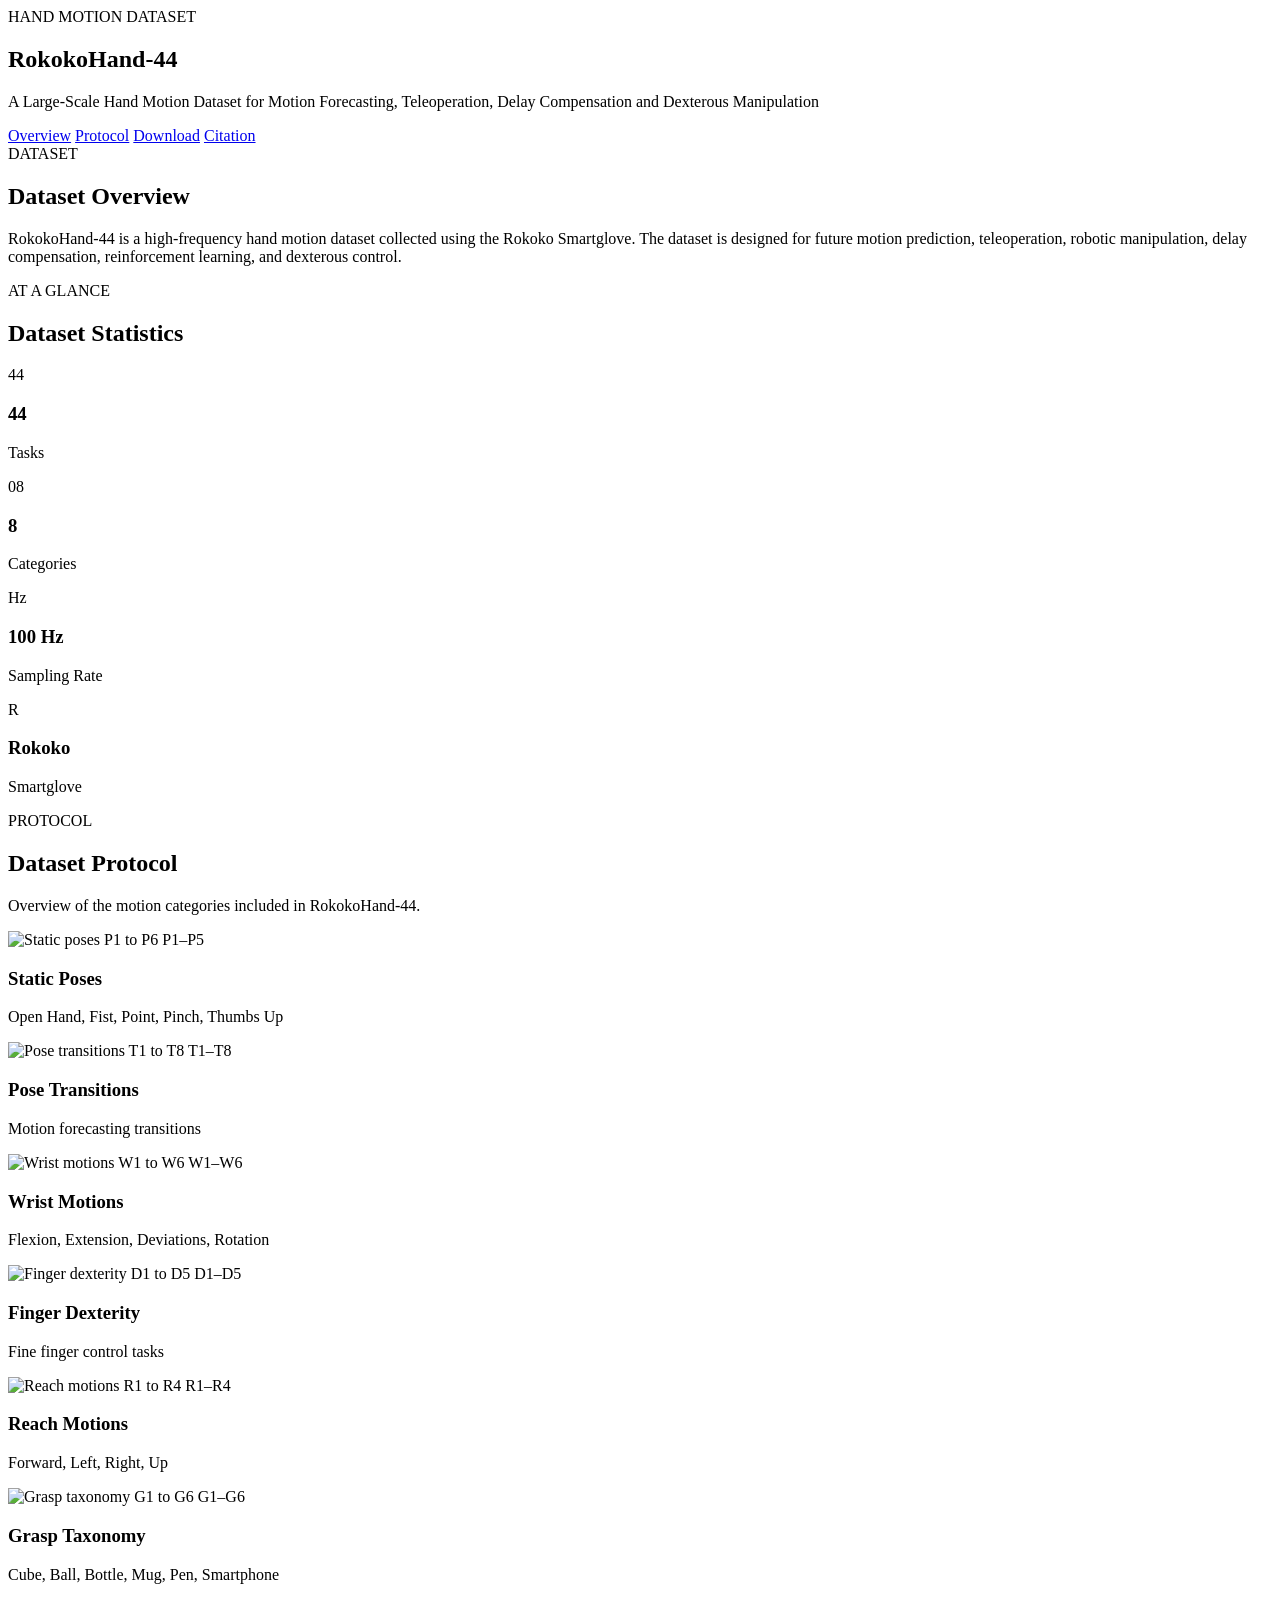
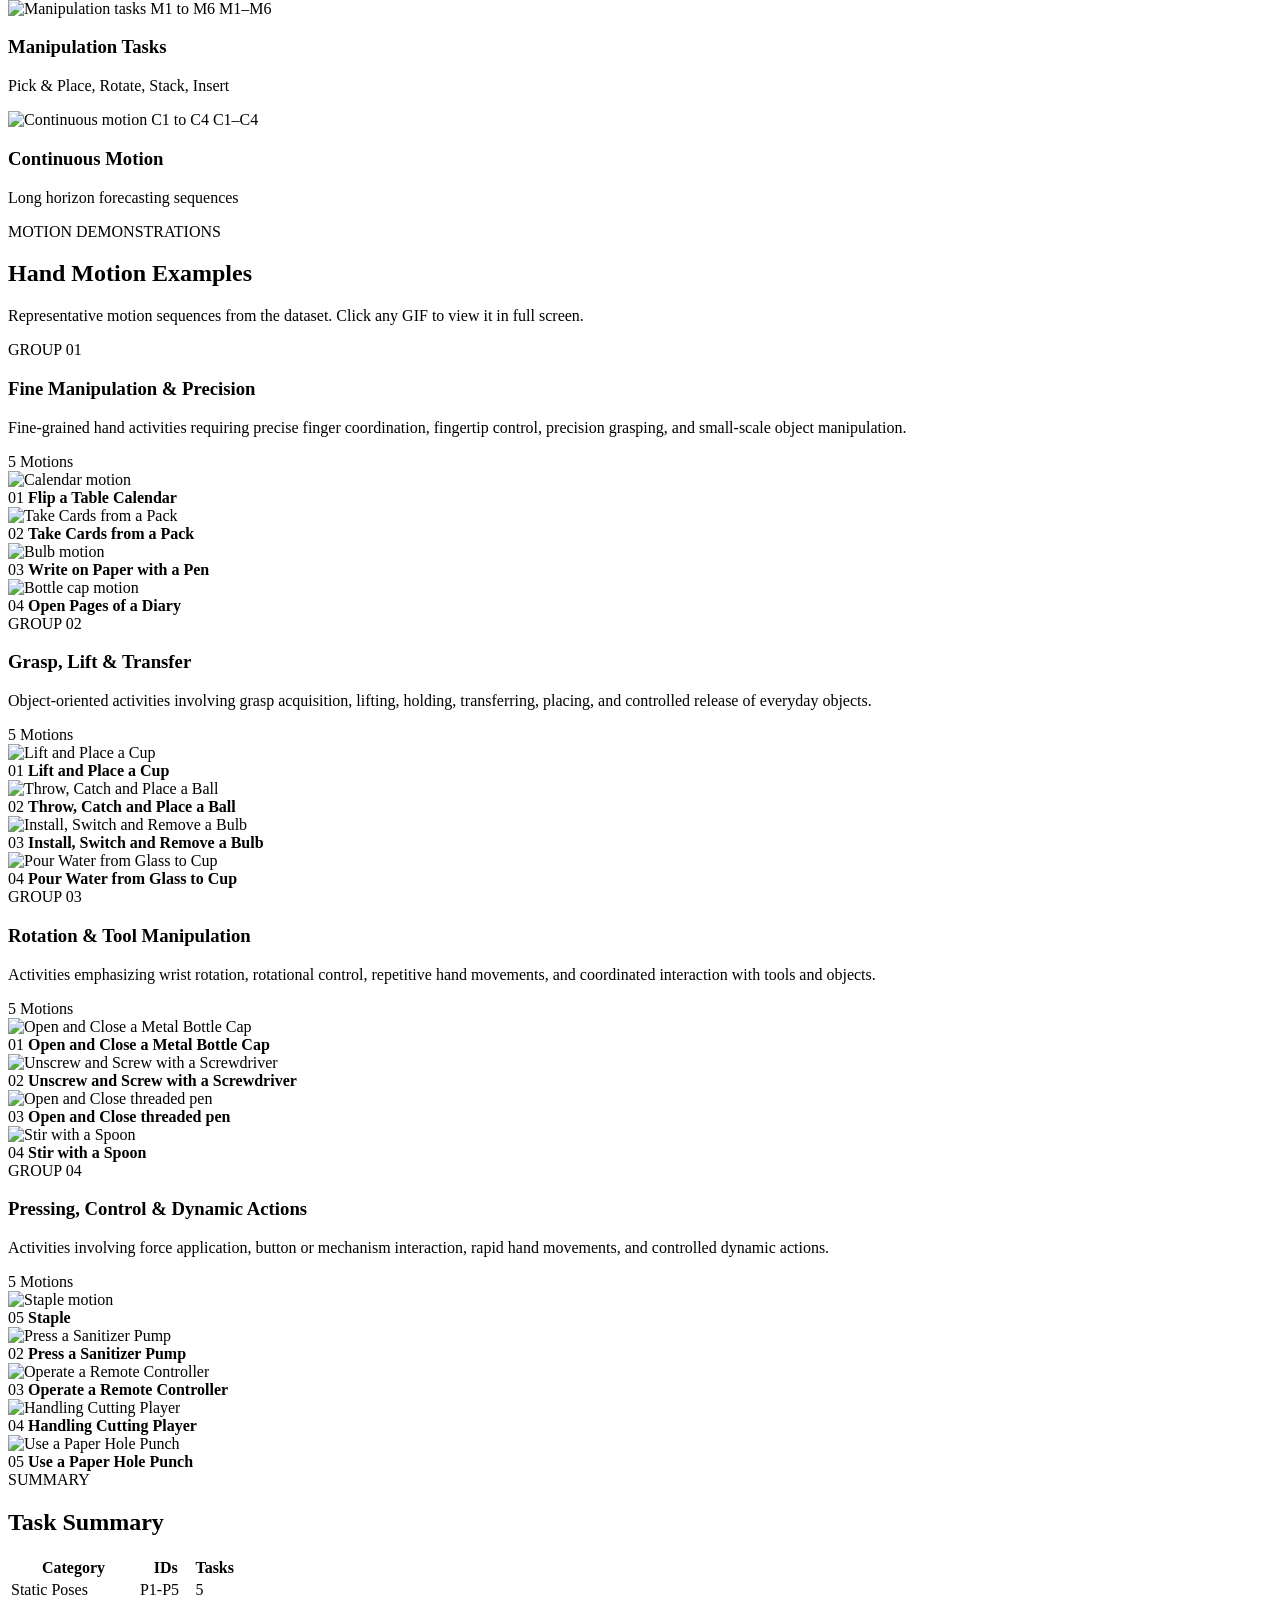
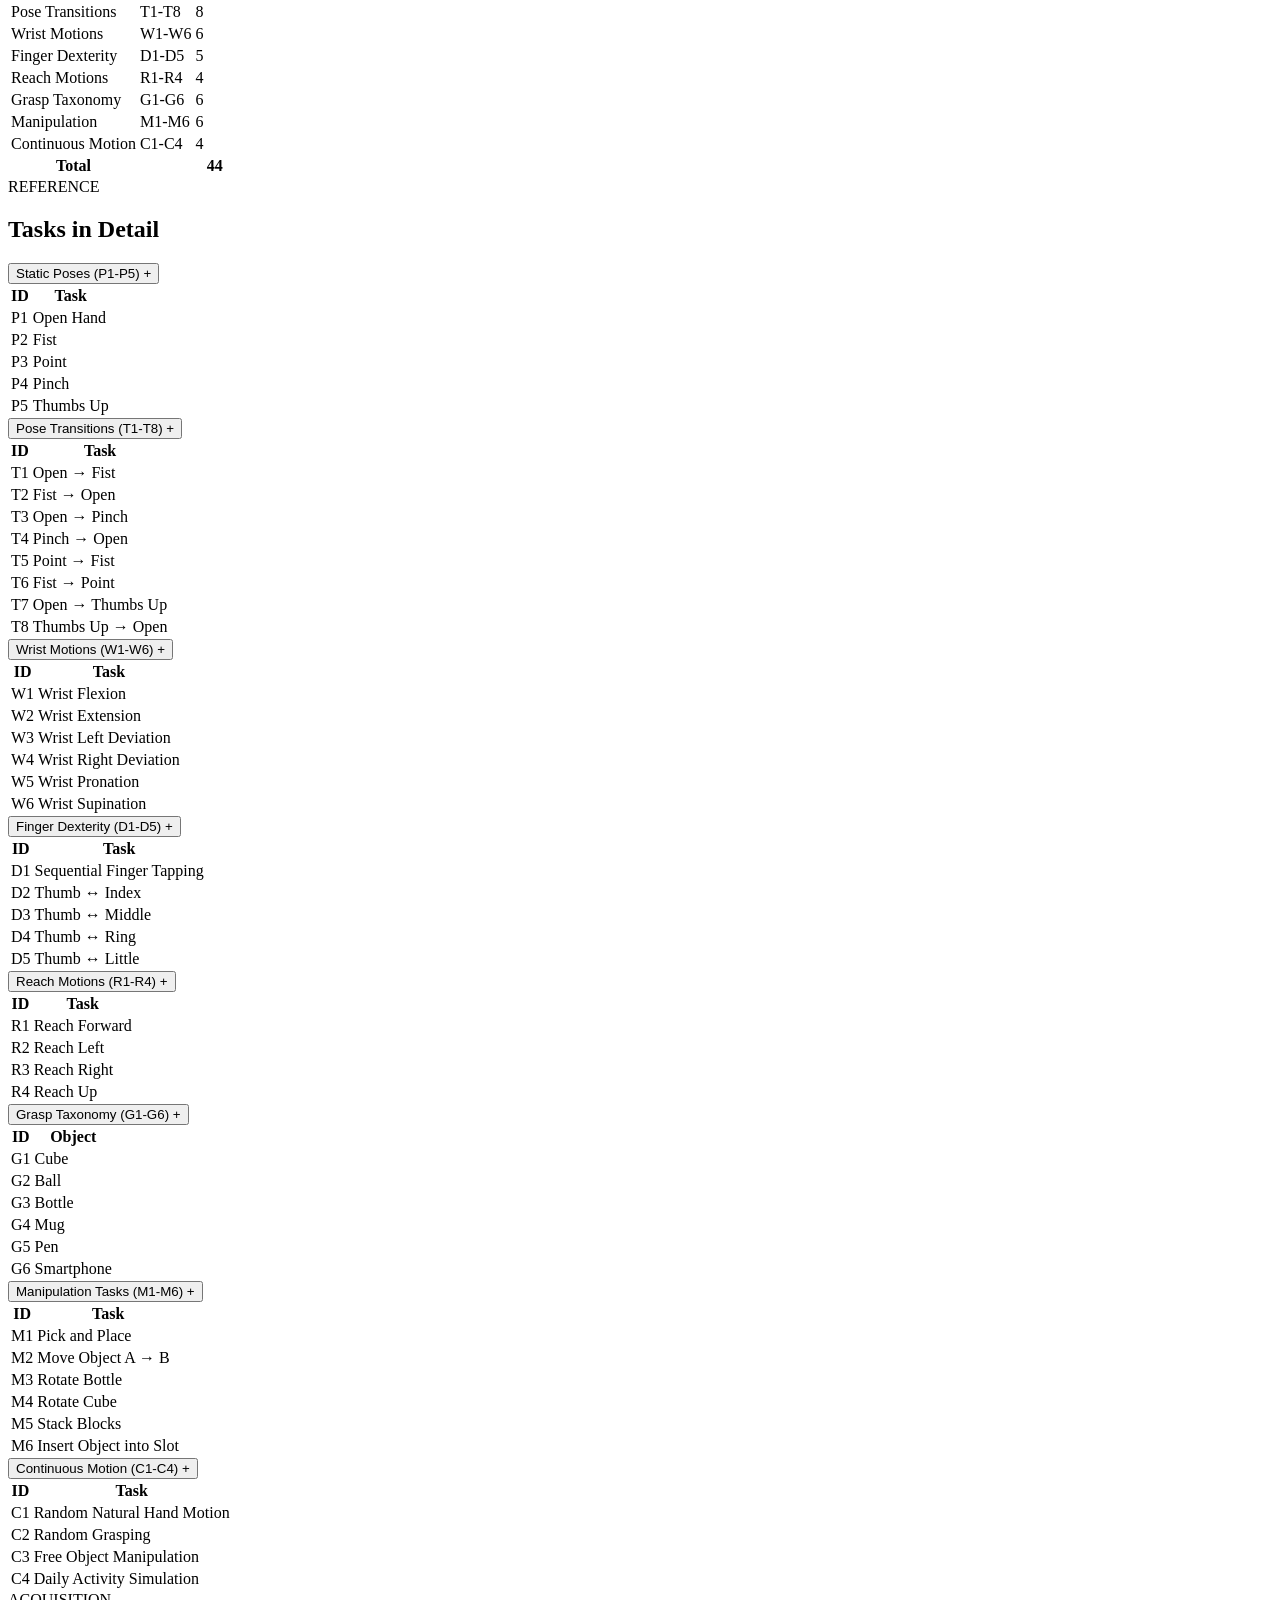
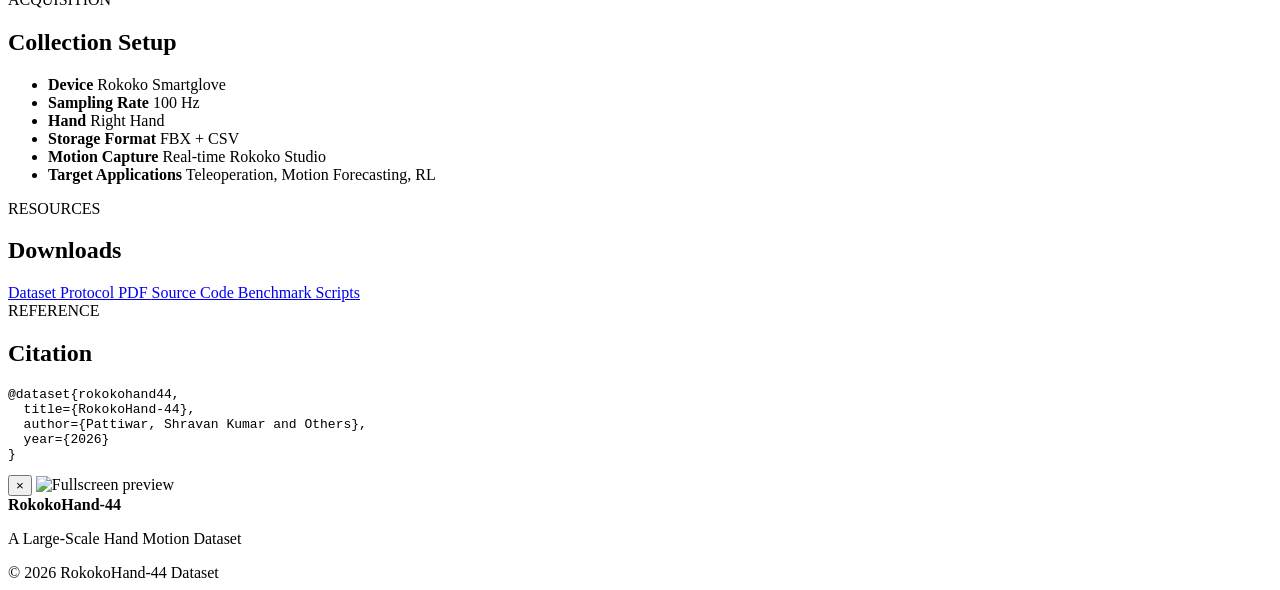
==== rokoko/index.html @ 4c95f71a "Create index.html" ====
<!DOCTYPE html>
<html lang="en">

<head>
    <meta charset="UTF-8">
    <meta name="viewport" content="width=device-width, initial-scale=1.0">

    <title>RokokoHand-44 Dataset</title>

    <link rel="stylesheet" href="style.css">

    <link
        href="https://fonts.googleapis.com/css2?family=Inter:wght@300;400;500;600;700;800&display=swap"
        rel="stylesheet"
    >
</head>

<body>

<!-- =====================================================
     HERO
===================================================== -->

<section class="hero">

    <div class="hero-content">

        <div class="hero-badge">
            HAND MOTION DATASET
        </div>

        <h1>RokokoHand-44</h1>

        <p class="subtitle">
            A Large-Scale Hand Motion Dataset for Motion Forecasting,
            Teleoperation, Delay Compensation and Dexterous Manipulation
        </p>

        <div class="buttons">

            <a href="#overview">Overview</a>

            <a href="#protocol">Protocol</a>

            <a href="#download">Download</a>

            <a href="#citation">Citation</a>

        </div>

    </div>

</section>


<!-- =====================================================
     OVERVIEW
===================================================== -->

<section id="overview" class="section">

    <div class="section-heading">

        <span class="section-label">
            DATASET
        </span>

        <h2>Dataset Overview</h2>

    </div>

    <p class="section-intro">

        RokokoHand-44 is a high-frequency hand motion dataset
        collected using the Rokoko Smartglove. The dataset is designed
        for future motion prediction, teleoperation, robotic
        manipulation, delay compensation, reinforcement learning,
        and dexterous control.

    </p>

</section>


<!-- =====================================================
     STATS
===================================================== -->

<section class="section">

    <div class="section-heading">

        <span class="section-label">
            AT A GLANCE
        </span>

        <h2>Dataset Statistics</h2>

    </div>


    <div class="stats-grid">

        <div class="card">

            <div class="stat-icon">
                44
            </div>

            <h3>44</h3>

            <p>Tasks</p>

        </div>


        <div class="card">

            <div class="stat-icon">
                08
            </div>

            <h3>8</h3>

            <p>Categories</p>

        </div>


        <div class="card">

            <div class="stat-icon">
                Hz
            </div>

            <h3>100 Hz</h3>

            <p>Sampling Rate</p>

        </div>


        <div class="card">

            <div class="stat-icon">
                R
            </div>

            <h3>Rokoko</h3>

            <p>Smartglove</p>

        </div>

    </div>

</section>


<!-- =====================================================
     DATASET PROTOCOL
===================================================== -->

<section id="protocol" class="section">

    <div class="section-heading">

        <span class="section-label">
            PROTOCOL
        </span>

        <h2>Dataset Protocol</h2>

        <p>
            Overview of the motion categories included in
            RokokoHand-44.
        </p>

    </div>


    <!-- =================================================
         PROTOCOL IMAGE GALLERY
    ================================================= -->

    <div class="gallery">


        <div class="gallery-item">

            <div class="gallery-image">

                <img
                    src="images/P1 to P6.png"
                    class="zoomable"
                    onclick="openLightbox(this.src)"
                    alt="Static poses P1 to P6"
                >

                <span class="image-badge">
                    P1–P5
                </span>

            </div>

            <div class="gallery-content">

                <h3>Static Poses</h3>

                <p>
                    Open Hand, Fist, Point, Pinch, Thumbs Up
                </p>

            </div>

        </div>


        <div class="gallery-item">

            <div class="gallery-image">

                <img
                    src="images/T1 to T8.png"
                    class="zoomable"
                    onclick="openLightbox(this.src)"
                    alt="Pose transitions T1 to T8"
                >

                <span class="image-badge">
                    T1–T8
                </span>

            </div>

            <div class="gallery-content">

                <h3>Pose Transitions</h3>

                <p>
                    Motion forecasting transitions
                </p>

            </div>

        </div>


        <div class="gallery-item">

            <div class="gallery-image">

                <img
                    src="images/W1 to W6.png"
                    class="zoomable"
                    onclick="openLightbox(this.src)"
                    alt="Wrist motions W1 to W6"
                >

                <span class="image-badge">
                    W1–W6
                </span>

            </div>

            <div class="gallery-content">

                <h3>Wrist Motions</h3>

                <p>
                    Flexion, Extension, Deviations, Rotation
                </p>

            </div>

        </div>


        <div class="gallery-item">

            <div class="gallery-image">

                <img
                    src="images/D1 to D5.png"
                    class="zoomable"
                    onclick="openLightbox(this.src)"
                    alt="Finger dexterity D1 to D5"
                >

                <span class="image-badge">
                    D1–D5
                </span>

            </div>

            <div class="gallery-content">

                <h3>Finger Dexterity</h3>

                <p>
                    Fine finger control tasks
                </p>

            </div>

        </div>


        <div class="gallery-item">

            <div class="gallery-image">

                <img
                    src="images/R1 to R4.png"
                    class="zoomable"
                    onclick="openLightbox(this.src)"
                    alt="Reach motions R1 to R4"
                >

                <span class="image-badge">
                    R1–R4
                </span>

            </div>

            <div class="gallery-content">

                <h3>Reach Motions</h3>

                <p>
                    Forward, Left, Right, Up
                </p>

            </div>

        </div>


        <div class="gallery-item">

            <div class="gallery-image">

                <img
                    src="images/G1 to G6.png"
                    class="zoomable"
                    onclick="openLightbox(this.src)"
                    alt="Grasp taxonomy G1 to G6"
                >

                <span class="image-badge">
                    G1–G6
                </span>

            </div>

            <div class="gallery-content">

                <h3>Grasp Taxonomy</h3>

                <p>
                    Cube, Ball, Bottle, Mug, Pen, Smartphone
                </p>

            </div>

        </div>


        <div class="gallery-item">

            <div class="gallery-image">

                <img
                    src="images/M1 to M6.png"
                    class="zoomable"
                    onclick="openLightbox(this.src)"
                    alt="Manipulation tasks M1 to M6"
                >

                <span class="image-badge">
                    M1–M6
                </span>

            </div>

            <div class="gallery-content">

                <h3>Manipulation Tasks</h3>

                <p>
                    Pick & Place, Rotate, Stack, Insert
                </p>

            </div>

        </div>


        <div class="gallery-item">

            <div class="gallery-image">

                <img
                    src="images/C1 to C4.png"
                    class="zoomable"
                    onclick="openLightbox(this.src)"
                    alt="Continuous motion C1 to C4"
                >

                <span class="image-badge">
                    C1–C4
                </span>

            </div>

            <div class="gallery-content">

                <h3>Continuous Motion</h3>

                <p>
                    Long horizon forecasting sequences
                </p>

            </div>

        </div>


    </div>


    <!-- =================================================
         GIF MOTION DEMONSTRATIONS
    ================================================= -->

    <div class="gif-section">


        <div class="gif-section-heading">

            <span class="section-label">
                MOTION DEMONSTRATIONS
            </span>

            <h2>Hand Motion Examples</h2>

            <p>
                Representative motion sequences from the dataset.
                Click any GIF to view it in full screen.
            </p>

        </div>


        <!-- =============================================
             GROUP 01
        ============================================== -->

        <div class="gif-group">


            <div class="gif-group-header">

                <div>

                    <span class="group-tag">
                        GROUP 01
                    </span>

                    <h3>
                        Fine Manipulation & Precision
                    </h3>

                    <p>
                        Fine-grained hand activities requiring precise finger coordination, fingertip control, precision grasping, and small-scale object manipulation.
                    </p>

                </div>


                <span class="gif-count">
                    5 Motions
                </span>

            </div>


            <div class="gif-grid">


                <div class="gif-card">

                    <div class="gif-image">

                        <img
                            src="gifs/calender1.gif"
                            alt="Calendar motion"
                            onclick="openLightbox(this.src)"
                        >

                    </div>

                    <div class="gif-card-info">

                        <span>01</span>

                        <strong>
                            Flip a Table Calendar
                        </strong>

                    </div>

                </div>


                <div class="gif-card">

                    <div class="gif-image">

                        <img
                            src="gifs/cardpack1.gif"
                            alt="Take Cards from a Pack"
                            onclick="openLightbox(this.src)"
                        >

                    </div>

                    <div class="gif-card-info">

                        <span>02</span>

                        <strong>
                            Take Cards from a Pack
                        </strong>

                    </div>

                </div>


                <div class="gif-card">

                    <div class="gif-image">

                        <img
                            src="gifs/bulb1.gif"
                            alt="Bulb motion"
                            onclick="openLightbox(this.src)"
                        >

                    </div>

                    <div class="gif-card-info">

                        <span>03</span>

                        <strong>
                            Write on Paper with a Pen
                        </strong>

                    </div>

                </div>


                <div class="gif-card">

                    <div class="gif-image">

                        <img
                            src="gifs/bottleCap1.gif"
                            alt="Bottle cap motion"
                            onclick="openLightbox(this.src)"
                        >

                    </div>

                    <div class="gif-card-info">

                        <span>04</span>

                        <strong>
                            Open Pages of a Diary
                        </strong>

                    </div>

                </div>


                


            </div>

        </div>


        <!-- =============================================
             GROUP 02
        ============================================== -->

        <div class="gif-group">


            <div class="gif-group-header">

                <div>

                    <span class="group-tag">
                        GROUP 02
                    </span>

                    <h3>
                        Grasp, Lift & Transfer
                    </h3>

                    <p>
                        Object-oriented activities involving grasp acquisition, lifting, holding, transferring, placing, and controlled release of everyday objects.
                    </p>

                </div>


                <span class="gif-count">
                    5 Motions
                </span>

            </div>


            <div class="gif-grid">


                <div class="gif-card">

                    <div class="gif-image">

                        <img
                            src="gifs/cupHolding1.gif"
                            alt="Lift and Place a Cup"
                            onclick="openLightbox(this.src)"
                        >

                    </div>

                    <div class="gif-card-info">

                        <span>01</span>

                        <strong>
                            Lift and Place a Cup
                        </strong>

                    </div>

                </div>


                <div class="gif-card">

                    <div class="gif-image">

                        <img
                            src="gifs/ball1.gif"
                            alt="Throw, Catch and Place a Ball"
                            onclick="openLightbox(this.src)"
                        >

                    </div>

                    <div class="gif-card-info">

                        <span>02</span>

                        <strong>
                            Throw, Catch and Place a Ball
                        </strong>

                    </div>

                </div>


                <div class="gif-card">

                    <div class="gif-image">

                        <img
                            src="gifs/bulb1.gif"
                            alt="Install, Switch and Remove a Bulb"
                            onclick="openLightbox(this.src)"
                        >

                    </div>

                    <div class="gif-card-info">

                        <span>03</span>

                        <strong>
                            Install, Switch and Remove a Bulb
                        </strong>

                    </div>

                </div>


                <div class="gif-card">

                    <div class="gif-image">

                        <img
                            src="gifs/glassPourStir1.gif"
                            alt="Pour Water from Glass to Cup"
                            onclick="openLightbox(this.src)"
                        >

                    </div>

                    <div class="gif-card-info">

                        <span>04</span>

                        <strong>
                            Pour Water from Glass to Cup
                        </strong>

                    </div>

                </div>


                


            </div>

        </div>


        <!-- =============================================
             GROUP 03
        ============================================== -->

        <div class="gif-group">


            <div class="gif-group-header">

                <div>

                    <span class="group-tag">
                        GROUP 03
                    </span>

                    <h3>
                        Rotation & Tool Manipulation
                    </h3>

                    <p>
                        Activities emphasizing wrist rotation, rotational control, repetitive hand movements, and coordinated interaction with tools and objects.
                    </p>

                </div>


                <span class="gif-count">
                    5 Motions
                </span>

            </div>


            <div class="gif-grid">


                <div class="gif-card">

                    <div class="gif-image">

                        <img
                            src="gifs/bottleCap1.gif"
                            alt="Open and Close a Metal Bottle Cap"
                            onclick="openLightbox(this.src)"
                        >

                    </div>

                    <div class="gif-card-info">

                        <span>01</span>

                        <strong>
                            Open and Close a Metal Bottle Cap
                        </strong>

                    </div>

                </div>


                <div class="gif-card">

                    <div class="gif-image">

                        <img
                            src="gifs/skrew1.gif"
                            alt="Unscrew and Screw with a Screwdriver"
                            onclick="openLightbox(this.src)"
                        >

                    </div>

                    <div class="gif-card-info">

                        <span>02</span>

                        <strong>
                            Unscrew and Screw with a Screwdriver
                        </strong>

                    </div>

                </div>


                <div class="gif-card">

                    <div class="gif-image">

                        <img
                            src="gifs/stir1.gif"
                            alt="Open and Close threaded pen"
                            onclick="openLightbox(this.src)"
                        >

                    </div>

                    <div class="gif-card-info">

                        <span>03</span>

                        <strong>
                            Open and Close threaded pen
                        </strong>

                    </div>

                </div>


                <div class="gif-card">

                    <div class="gif-image">

                        <img
                            src="gifs/stirling1.gif"
                            alt="Stir with a Spoon"
                            onclick="openLightbox(this.src)"
                        >

                    </div>

                    <div class="gif-card-info">

                        <span>04</span>

                        <strong>
                            Stir with a Spoon
                        </strong>

                    </div>

                </div>


                


            </div>

        </div>


        <!-- =============================================
             GROUP 04
        ============================================== -->

        <div class="gif-group">


            <div class="gif-group-header">

                <div>

                    <span class="group-tag">
                        GROUP 04
                    </span>

                    <h3>
                        Pressing, Control & Dynamic Actions
                    </h3>

                    <p>
                        Activities involving force application, button or mechanism interaction, rapid hand movements, and controlled dynamic actions.
                    </p>

                </div>


                <span class="gif-count">
                    5 Motions
                </span>

            </div>


            <div class="gif-grid">


                <div class="gif-card">

                    <div class="gif-image">

                        <img
                            src="gifs/stapple1.gif"
                            alt="Staple motion"
                            onclick="openLightbox(this.src)"
                        >

                    </div>

                    <div class="gif-card-info">

                        <span>05</span>

                        <strong>
                            Staple
                        </strong>

                    </div>

                </div>


                <div class="gif-card">

                    <div class="gif-image">

                        <img
                            src="gifs/Sanitizer1.gif"
                            alt="Press a Sanitizer Pump"
                            onclick="openLightbox(this.src)"
                        >

                    </div>

                    <div class="gif-card-info">

                        <span>02</span>

                        <strong>
                            Press a Sanitizer Pump
                        </strong>

                    </div>

                </div>


                <div class="gif-card">

                    <div class="gif-image">

                        <img
                            src="gifs/remote1.gif"
                            alt="Operate a Remote Controller"
                            onclick="openLightbox(this.src)"
                        >

                    </div>

                    <div class="gif-card-info">

                        <span>03</span>

                        <strong>
                            Operate a Remote Controller
                        </strong>

                    </div>

                </div>


                <div class="gif-card">

                    <div class="gif-image">

                        <img
                            src="gifs/cuttingPlayer1.gif"
                            alt="Handling Cutting Player"
                            onclick="openLightbox(this.src)"
                        >

                    </div>

                    <div class="gif-card-info">

                        <span>04</span>

                        <strong>
                            Handling Cutting Player
                        </strong>

                    </div>

                </div>


                <div class="gif-card">

                    <div class="gif-image">

                        <img
                            src="gifs/holePunch1.gif"
                            alt="Use a Paper Hole Punch"
                            onclick="openLightbox(this.src)"
                        >

                    </div>

                    <div class="gif-card-info">

                        <span>05</span>

                        <strong>
                            Use a Paper Hole Punch
                        </strong>

                    </div>

                </div>


            </div>

        </div>


    </div>

</section>


<!-- =====================================================
     TASK SUMMARY
===================================================== -->

<section class="section">

    <div class="section-heading">

        <span class="section-label">
            SUMMARY
        </span>

        <h2>Task Summary</h2>

    </div>


    <div class="table-wrapper">

        <table>

            <thead>

                <tr>
                    <th>Category</th>
                    <th>IDs</th>
                    <th>Tasks</th>
                </tr>

            </thead>

            <tbody>

                <tr>
                    <td>Static Poses</td>
                    <td>P1-P5</td>
                    <td>5</td>
                </tr>

                <tr>
                    <td>Pose Transitions</td>
                    <td>T1-T8</td>
                    <td>8</td>
                </tr>

                <tr>
                    <td>Wrist Motions</td>
                    <td>W1-W6</td>
                    <td>6</td>
                </tr>

                <tr>
                    <td>Finger Dexterity</td>
                    <td>D1-D5</td>
                    <td>5</td>
                </tr>

                <tr>
                    <td>Reach Motions</td>
                    <td>R1-R4</td>
                    <td>4</td>
                </tr>

                <tr>
                    <td>Grasp Taxonomy</td>
                    <td>G1-G6</td>
                    <td>6</td>
                </tr>

                <tr>
                    <td>Manipulation</td>
                    <td>M1-M6</td>
                    <td>6</td>
                </tr>

                <tr>
                    <td>Continuous Motion</td>
                    <td>C1-C4</td>
                    <td>4</td>
                </tr>

                <tr class="total-row">
                    <th>Total</th>
                    <th></th>
                    <th>44</th>
                </tr>

            </tbody>

        </table>

    </div>

</section>


<!-- =====================================================
     TASKS IN DETAIL
===================================================== -->

<section class="section">

    <div class="section-heading">

        <span class="section-label">
            REFERENCE
        </span>

        <h2>Tasks in Detail</h2>

    </div>


    <div class="accordion">


        <!-- STATIC -->

        <div class="accordion-item">

            <button class="accordion-header">

                <span>
                    Static Poses (P1-P5)
                </span>

                <span class="accordion-icon">
                    +
                </span>

            </button>

            <div class="accordion-content">

                <table>

                    <tr>
                        <th>ID</th>
                        <th>Task</th>
                    </tr>

                    <tr>
                        <td>P1</td>
                        <td>Open Hand</td>
                    </tr>

                    <tr>
                        <td>P2</td>
                        <td>Fist</td>
                    </tr>

                    <tr>
                        <td>P3</td>
                        <td>Point</td>
                    </tr>

                    <tr>
                        <td>P4</td>
                        <td>Pinch</td>
                    </tr>

                    <tr>
                        <td>P5</td>
                        <td>Thumbs Up</td>
                    </tr>

                </table>

            </div>

        </div>


        <!-- TRANSITIONS -->

        <div class="accordion-item">

            <button class="accordion-header">

                <span>
                    Pose Transitions (T1-T8)
                </span>

                <span class="accordion-icon">
                    +
                </span>

            </button>

            <div class="accordion-content">

                <table>

                    <tr>
                        <th>ID</th>
                        <th>Task</th>
                    </tr>

                    <tr>
                        <td>T1</td>
                        <td>Open → Fist</td>
                    </tr>

                    <tr>
                        <td>T2</td>
                        <td>Fist → Open</td>
                    </tr>

                    <tr>
                        <td>T3</td>
                        <td>Open → Pinch</td>
                    </tr>

                    <tr>
                        <td>T4</td>
                        <td>Pinch → Open</td>
                    </tr>

                    <tr>
                        <td>T5</td>
                        <td>Point → Fist</td>
                    </tr>

                    <tr>
                        <td>T6</td>
                        <td>Fist → Point</td>
                    </tr>

                    <tr>
                        <td>T7</td>
                        <td>Open → Thumbs Up</td>
                    </tr>

                    <tr>
                        <td>T8</td>
                        <td>Thumbs Up → Open</td>
                    </tr>

                </table>

            </div>

        </div>


        <!-- WRIST -->

        <div class="accordion-item">

            <button class="accordion-header">

                <span>
                    Wrist Motions (W1-W6)
                </span>

                <span class="accordion-icon">
                    +
                </span>

            </button>

            <div class="accordion-content">

                <table>

                    <tr>
                        <th>ID</th>
                        <th>Task</th>
                    </tr>

                    <tr>
                        <td>W1</td>
                        <td>Wrist Flexion</td>
                    </tr>

                    <tr>
                        <td>W2</td>
                        <td>Wrist Extension</td>
                    </tr>

                    <tr>
                        <td>W3</td>
                        <td>Wrist Left Deviation</td>
                    </tr>

                    <tr>
                        <td>W4</td>
                        <td>Wrist Right Deviation</td>
                    </tr>

                    <tr>
                        <td>W5</td>
                        <td>Wrist Pronation</td>
                    </tr>

                    <tr>
                        <td>W6</td>
                        <td>Wrist Supination</td>
                    </tr>

                </table>

            </div>

        </div>


        <!-- DEXTERITY -->

        <div class="accordion-item">

            <button class="accordion-header">

                <span>
                    Finger Dexterity (D1-D5)
                </span>

                <span class="accordion-icon">
                    +
                </span>

            </button>

            <div class="accordion-content">

                <table>

                    <tr>
                        <th>ID</th>
                        <th>Task</th>
                    </tr>

                    <tr>
                        <td>D1</td>
                        <td>Sequential Finger Tapping</td>
                    </tr>

                    <tr>
                        <td>D2</td>
                        <td>Thumb ↔ Index</td>
                    </tr>

                    <tr>
                        <td>D3</td>
                        <td>Thumb ↔ Middle</td>
                    </tr>

                    <tr>
                        <td>D4</td>
                        <td>Thumb ↔ Ring</td>
                    </tr>

                    <tr>
                        <td>D5</td>
                        <td>Thumb ↔ Little</td>
                    </tr>

                </table>

            </div>

        </div>


        <!-- REACH -->

        <div class="accordion-item">

            <button class="accordion-header">

                <span>
                    Reach Motions (R1-R4)
                </span>

                <span class="accordion-icon">
                    +
                </span>

            </button>

            <div class="accordion-content">

                <table>

                    <tr>
                        <th>ID</th>
                        <th>Task</th>
                    </tr>

                    <tr>
                        <td>R1</td>
                        <td>Reach Forward</td>
                    </tr>

                    <tr>
                        <td>R2</td>
                        <td>Reach Left</td>
                    </tr>

                    <tr>
                        <td>R3</td>
                        <td>Reach Right</td>
                    </tr>

                    <tr>
                        <td>R4</td>
                        <td>Reach Up</td>
                    </tr>

                </table>

            </div>

        </div>


        <!-- GRASP -->

        <div class="accordion-item">

            <button class="accordion-header">

                <span>
                    Grasp Taxonomy (G1-G6)
                </span>

                <span class="accordion-icon">
                    +
                </span>

            </button>

            <div class="accordion-content">

                <table>

                    <tr>
                        <th>ID</th>
                        <th>Object</th>
                    </tr>

                    <tr>
                        <td>G1</td>
                        <td>Cube</td>
                    </tr>

                    <tr>
                        <td>G2</td>
                        <td>Ball</td>
                    </tr>

                    <tr>
                        <td>G3</td>
                        <td>Bottle</td>
                    </tr>

                    <tr>
                        <td>G4</td>
                        <td>Mug</td>
                    </tr>

                    <tr>
                        <td>G5</td>
                        <td>Pen</td>
                    </tr>

                    <tr>
                        <td>G6</td>
                        <td>Smartphone</td>
                    </tr>

                </table>

            </div>

        </div>


        <!-- MANIPULATION -->

        <div class="accordion-item">

            <button class="accordion-header">

                <span>
                    Manipulation Tasks (M1-M6)
                </span>

                <span class="accordion-icon">
                    +
                </span>

            </button>

            <div class="accordion-content">

                <table>

                    <tr>
                        <th>ID</th>
                        <th>Task</th>
                    </tr>

                    <tr>
                        <td>M1</td>
                        <td>Pick and Place</td>
                    </tr>

                    <tr>
                        <td>M2</td>
                        <td>Move Object A → B</td>
                    </tr>

                    <tr>
                        <td>M3</td>
                        <td>Rotate Bottle</td>
                    </tr>

                    <tr>
                        <td>M4</td>
                        <td>Rotate Cube</td>
                    </tr>

                    <tr>
                        <td>M5</td>
                        <td>Stack Blocks</td>
                    </tr>

                    <tr>
                        <td>M6</td>
                        <td>Insert Object into Slot</td>
                    </tr>

                </table>

            </div>

        </div>


        <!-- CONTINUOUS -->

        <div class="accordion-item">

            <button class="accordion-header">

                <span>
                    Continuous Motion (C1-C4)
                </span>

                <span class="accordion-icon">
                    +
                </span>

            </button>

            <div class="accordion-content">

                <table>

                    <tr>
                        <th>ID</th>
                        <th>Task</th>
                    </tr>

                    <tr>
                        <td>C1</td>
                        <td>Random Natural Hand Motion</td>
                    </tr>

                    <tr>
                        <td>C2</td>
                        <td>Random Grasping</td>
                    </tr>

                    <tr>
                        <td>C3</td>
                        <td>Free Object Manipulation</td>
                    </tr>

                    <tr>
                        <td>C4</td>
                        <td>Daily Activity Simulation</td>
                    </tr>

                </table>

            </div>

        </div>


    </div>

</section>


<!-- =====================================================
     COLLECTION SETUP
===================================================== -->

<section class="section">

    <div class="section-heading">

        <span class="section-label">
            ACQUISITION
        </span>

        <h2>Collection Setup</h2>

    </div>


    <ul class="setup-list">

        <li>
            <strong>Device</strong>
            <span>Rokoko Smartglove</span>
        </li>

        <li>
            <strong>Sampling Rate</strong>
            <span>100 Hz</span>
        </li>

        <li>
            <strong>Hand</strong>
            <span>Right Hand</span>
        </li>

        <li>
            <strong>Storage Format</strong>
            <span>FBX + CSV</span>
        </li>

        <li>
            <strong>Motion Capture</strong>
            <span>Real-time Rokoko Studio</span>
        </li>

        <li>
            <strong>Target Applications</strong>
            <span>
                Teleoperation, Motion Forecasting, RL
            </span>
        </li>

    </ul>

</section>


<!-- =====================================================
     DOWNLOAD
===================================================== -->

<section id="download" class="section">

    <div class="section-heading">

        <span class="section-label">
            RESOURCES
        </span>

        <h2>Downloads</h2>

    </div>


    <div class="download-box">

        <a href="#">
            Dataset
        </a>

        <a href="#">
            Protocol PDF
        </a>

        <a href="#">
            Source Code
        </a>

        <a href="#">
            Benchmark Scripts
        </a>

    </div>

</section>


<!-- =====================================================
     CITATION
===================================================== -->

<section id="citation" class="section">

    <div class="section-heading">

        <span class="section-label">
            REFERENCE
        </span>

        <h2>Citation</h2>

    </div>


    <pre><code>@dataset{rokokohand44,
  title={RokokoHand-44},
  author={Pattiwar, Shravan Kumar and Others},
  year={2026}
}</code></pre>

</section>


<!-- =====================================================
     LIGHTBOX
===================================================== -->

<div id="lightbox">

    <button
        class="close-btn"
        onclick="closeLightbox()"
        aria-label="Close"
    >
        &times;
    </button>

    <img
        id="lightbox-img"
        src=""
        alt="Fullscreen preview"
    >

</div>


<!-- =====================================================
     FOOTER
===================================================== -->

<footer>

    <div class="footer-content">

        <strong>
            RokokoHand-44
        </strong>

        <p>
            A Large-Scale Hand Motion Dataset
        </p>

        <span>
            © 2026 RokokoHand-44 Dataset
        </span>

    </div>

</footer>


<!-- =====================================================
     JAVASCRIPT
===================================================== -->

<script>

/* =========================================
   LIGHTBOX
========================================= */

function openLightbox(src) {

    const lightbox =
        document.getElementById("lightbox");

    const image =
        document.getElementById("lightbox-img");

    image.src = src;

    lightbox.classList.add("active");

    document.body.classList.add("no-scroll");

}


function closeLightbox() {

    const lightbox =
        document.getElementById("lightbox");

    const image =
        document.getElementById("lightbox-img");

    lightbox.classList.remove("active");

    image.src = "";

    document.body.classList.remove("no-scroll");

}


/* =========================================
   ESCAPE KEY
========================================= */

document.addEventListener(
    "keydown",
    function(event) {

        if (event.key === "Escape") {

            closeLightbox();

        }

    }
);


/* =========================================
   CLOSE LIGHTBOX WHEN CLICKING BACKGROUND
========================================= */

document
    .getElementById("lightbox")
    .addEventListener(
        "click",
        function(event) {

            if (
                event.target === this
            ) {

                closeLightbox();

            }

        }
    );


/* =========================================
   ACCORDION
========================================= */

document
    .querySelectorAll(".accordion-header")
    .forEach(function(button) {

        button.addEventListener(
            "click",
            function() {

                const item =
                    this.parentElement;

                const content =
                    this.nextElementSibling;

                const icon =
                    this.querySelector(
                        ".accordion-icon"
                    );


                document
                    .querySelectorAll(
                        ".accordion-item"
                    )
                    .forEach(function(
                        otherItem
                    ) {

                        if (
                            otherItem !== item
                        ) {

                            otherItem
                                .classList
                                .remove(
                                    "active"
                                );

                            otherItem
                                .querySelector(
                                    ".accordion-content"
                                )
                                .style
                                .maxHeight =
                                null;

                            const otherIcon =
                                otherItem
                                    .querySelector(
                                        ".accordion-icon"
                                    );

                            if (otherIcon) {

                                otherIcon
                                    .textContent =
                                    "+";

                            }

                        }

                    });


                if (
                    content.style.maxHeight
                ) {

                    content.style.maxHeight =
                        null;

                    item.classList.remove(
                        "active"
                    );

                    icon.textContent = "+";

                } else {

                    content.style.maxHeight =
                        content.scrollHeight +
                        "px";

                    item.classList.add(
                        "active"
                    );

                    icon.textContent = "−";

                }

            }
        );

    });

</script>


</body>
</html>
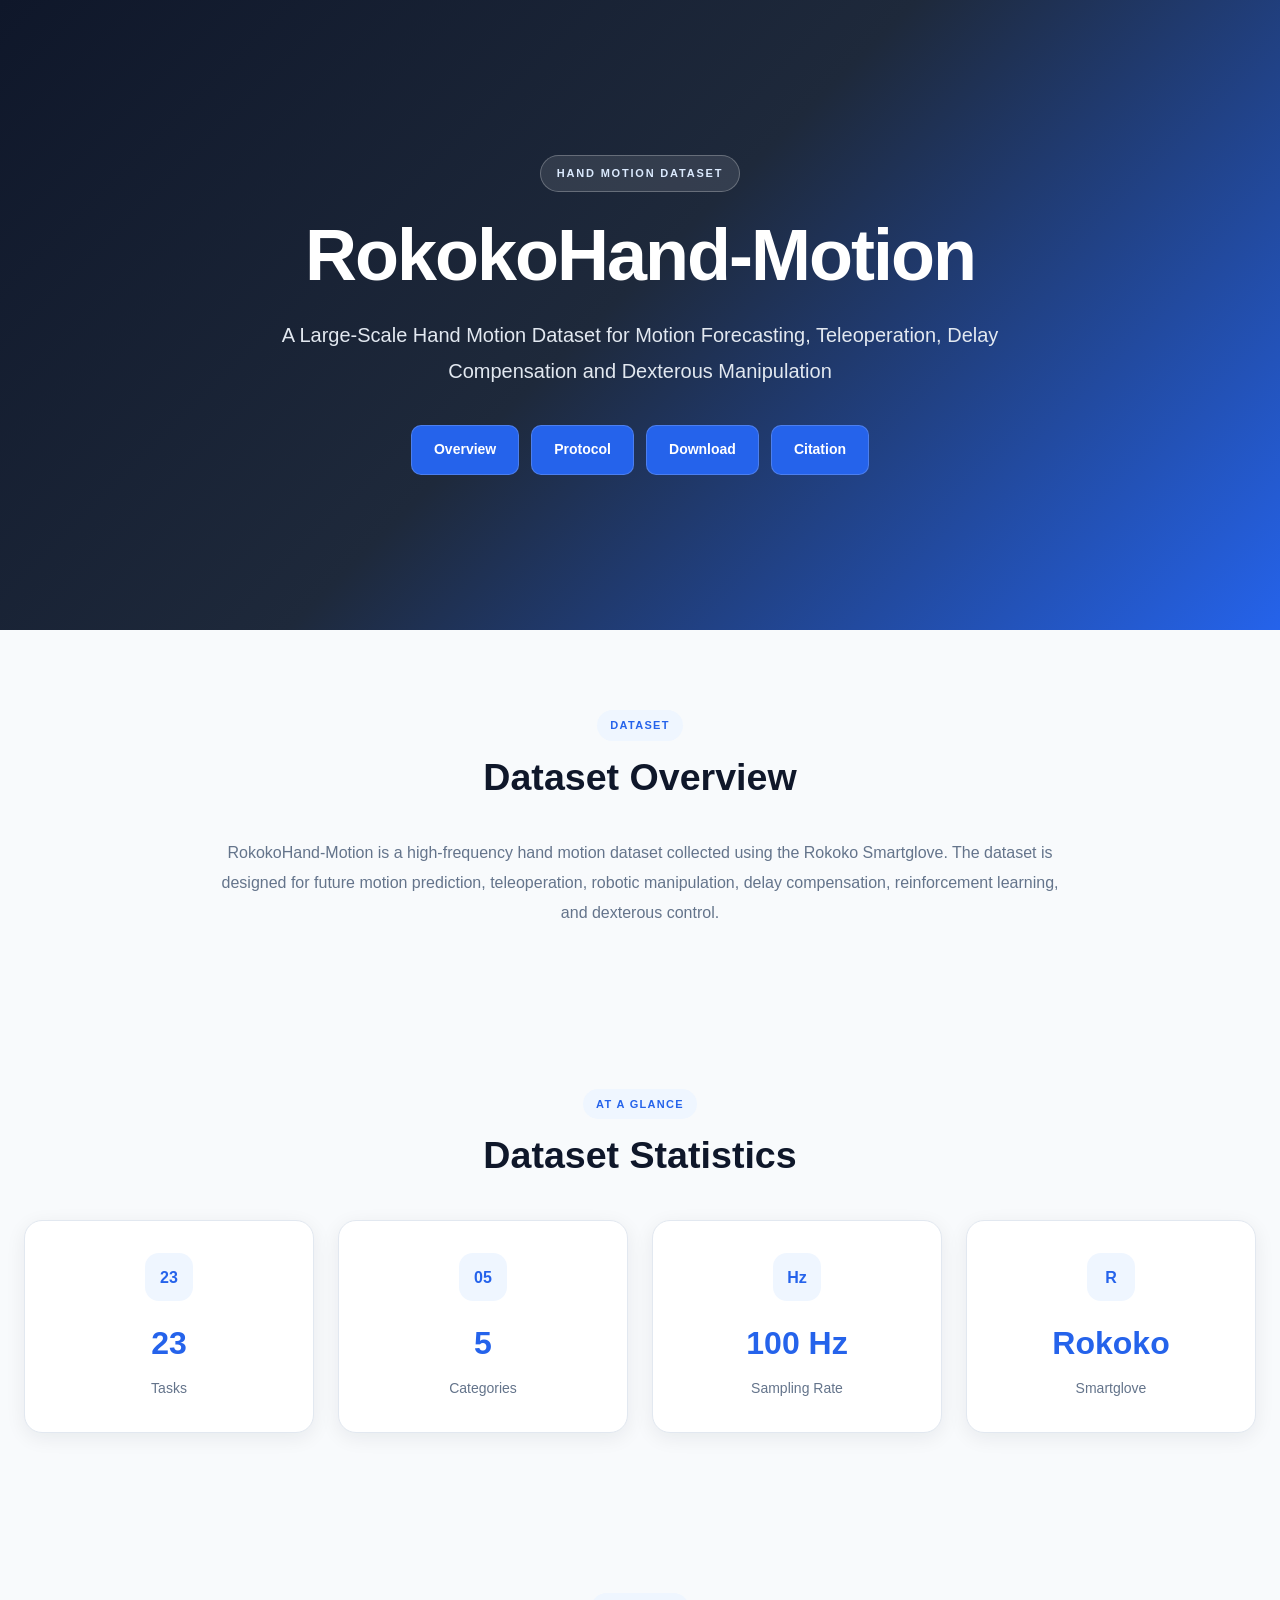
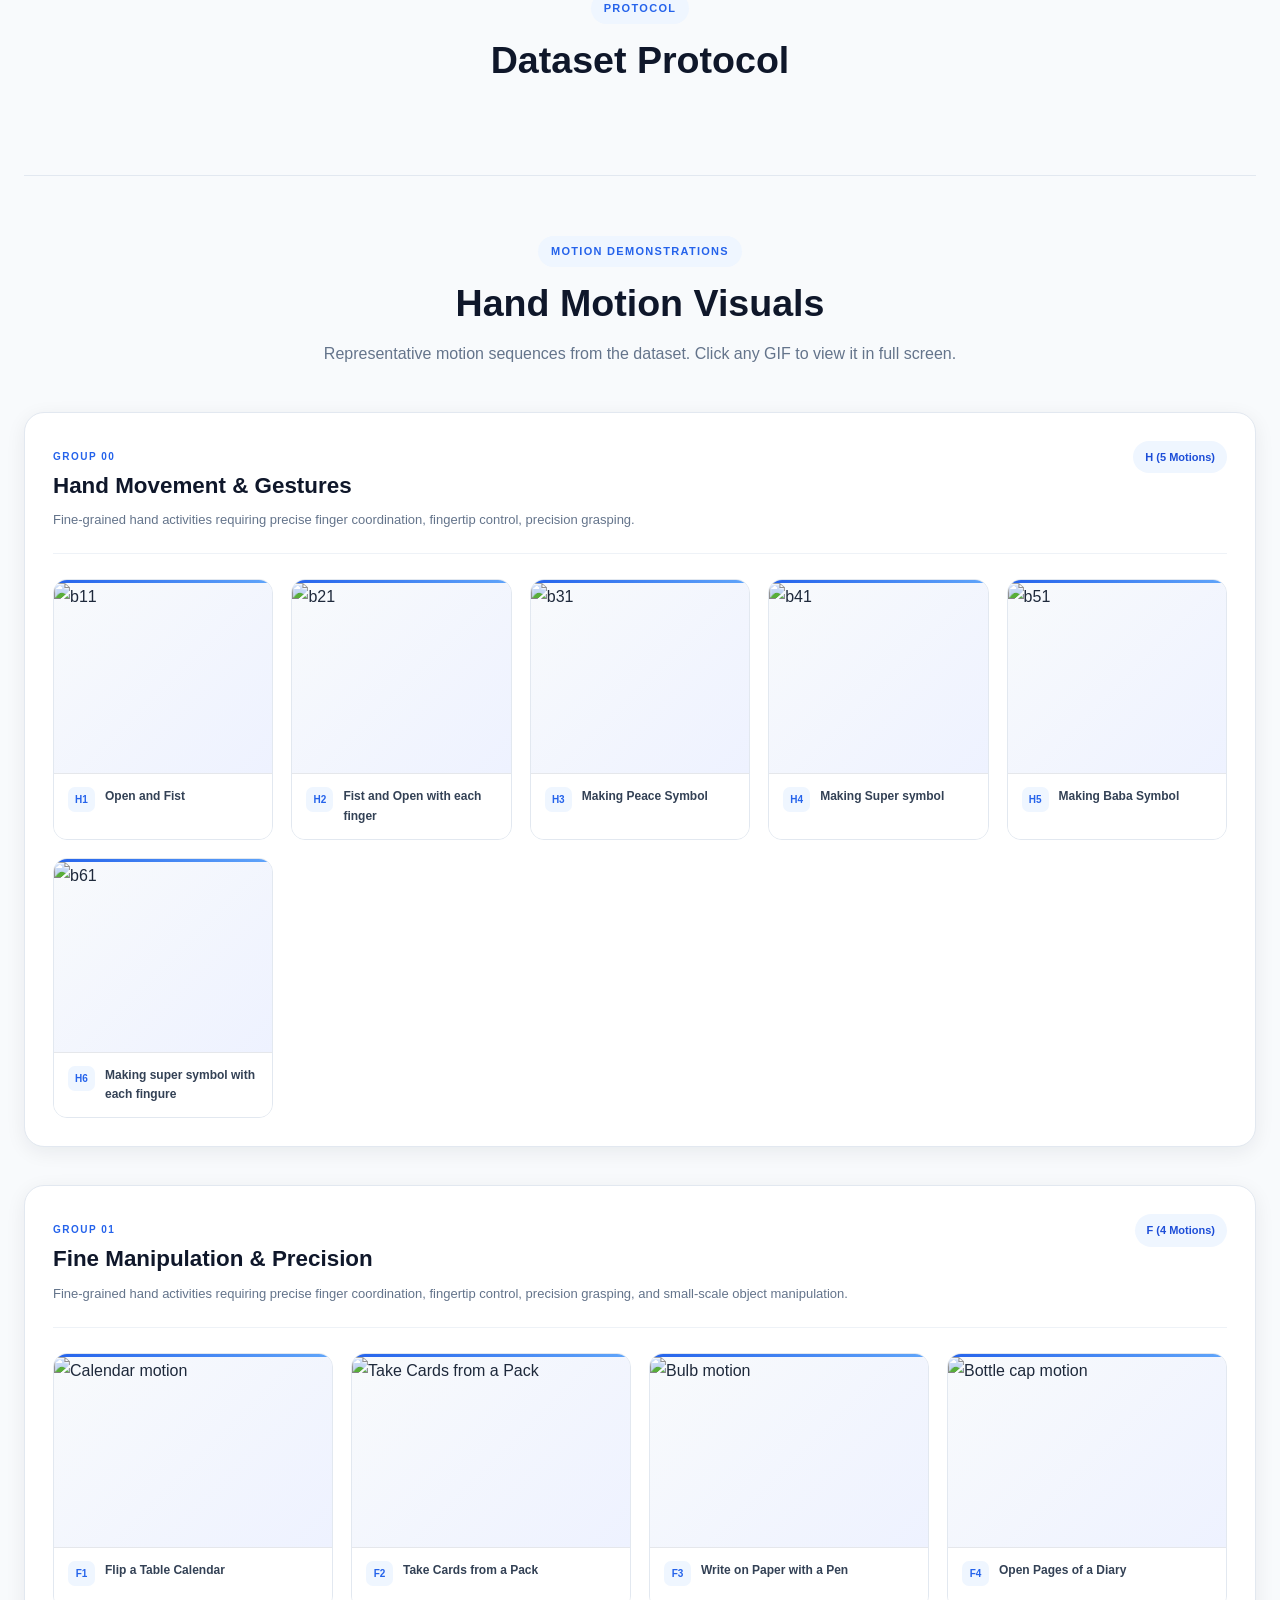
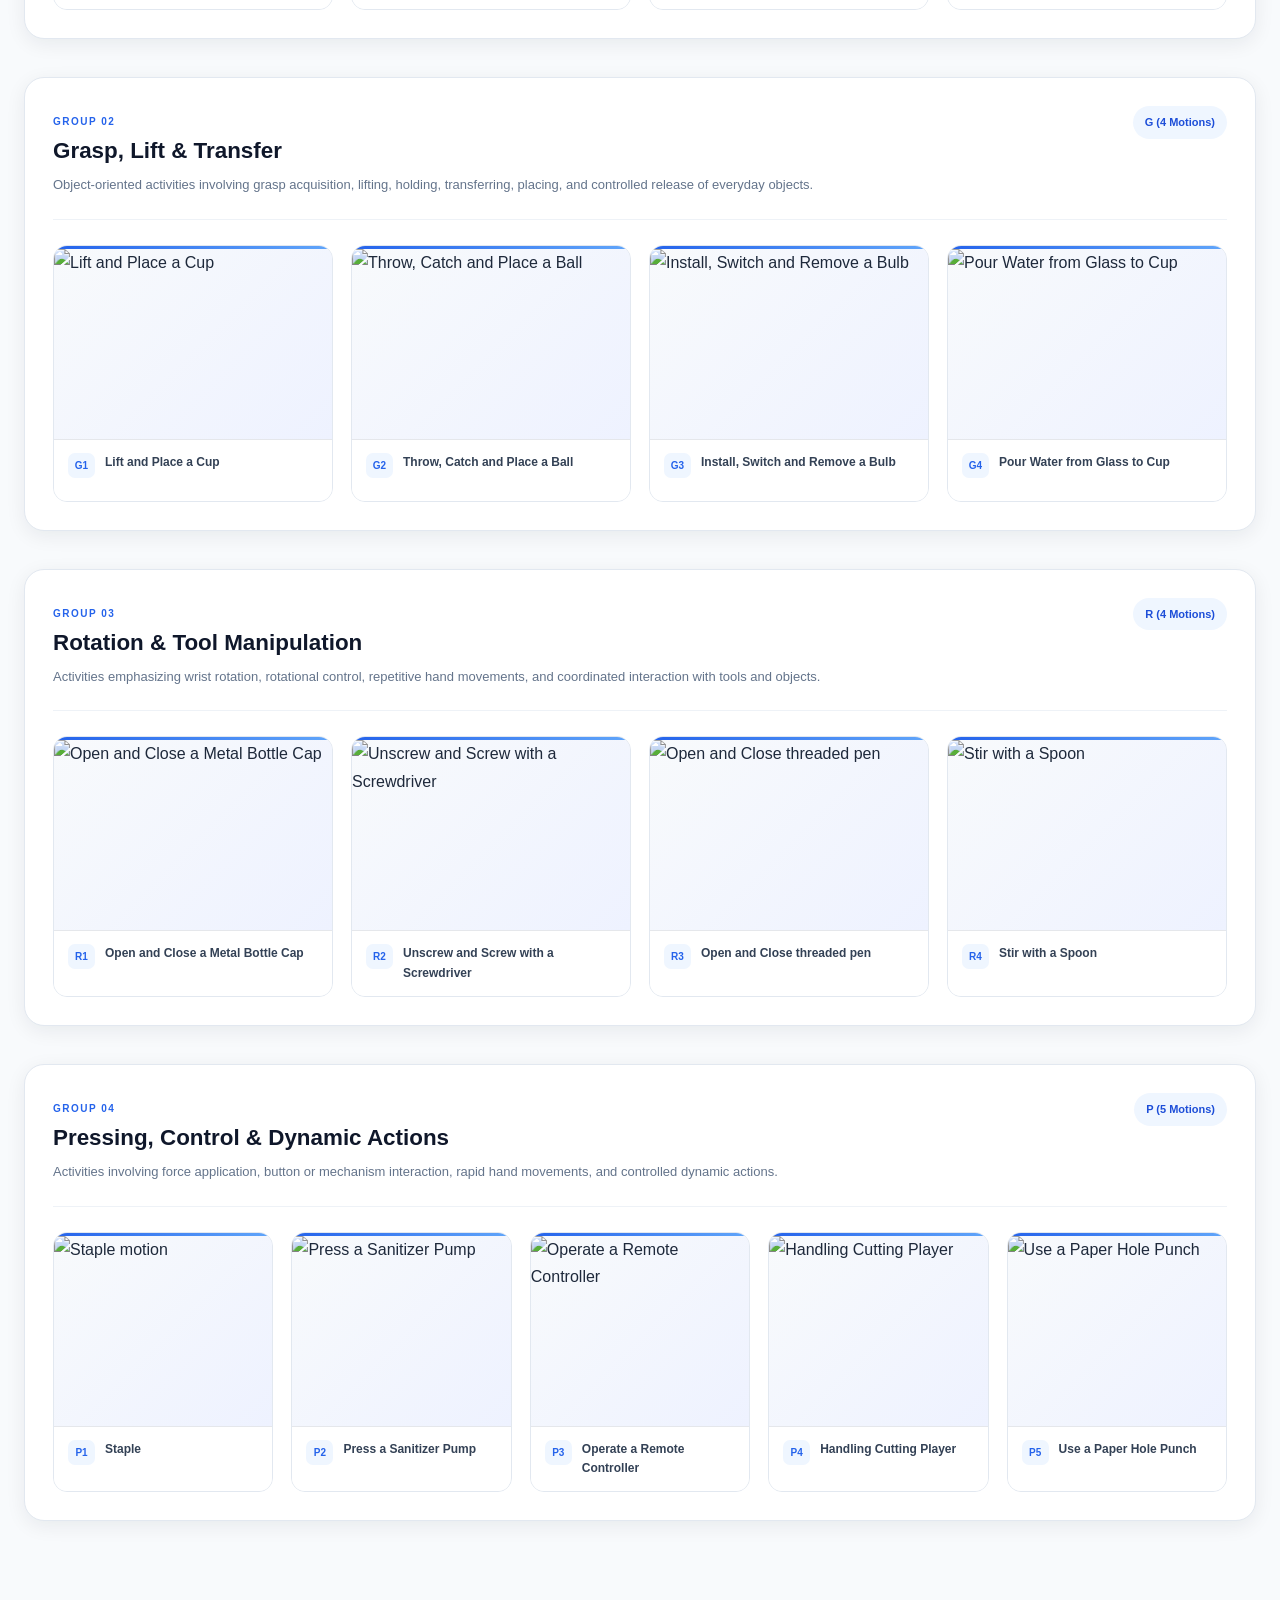
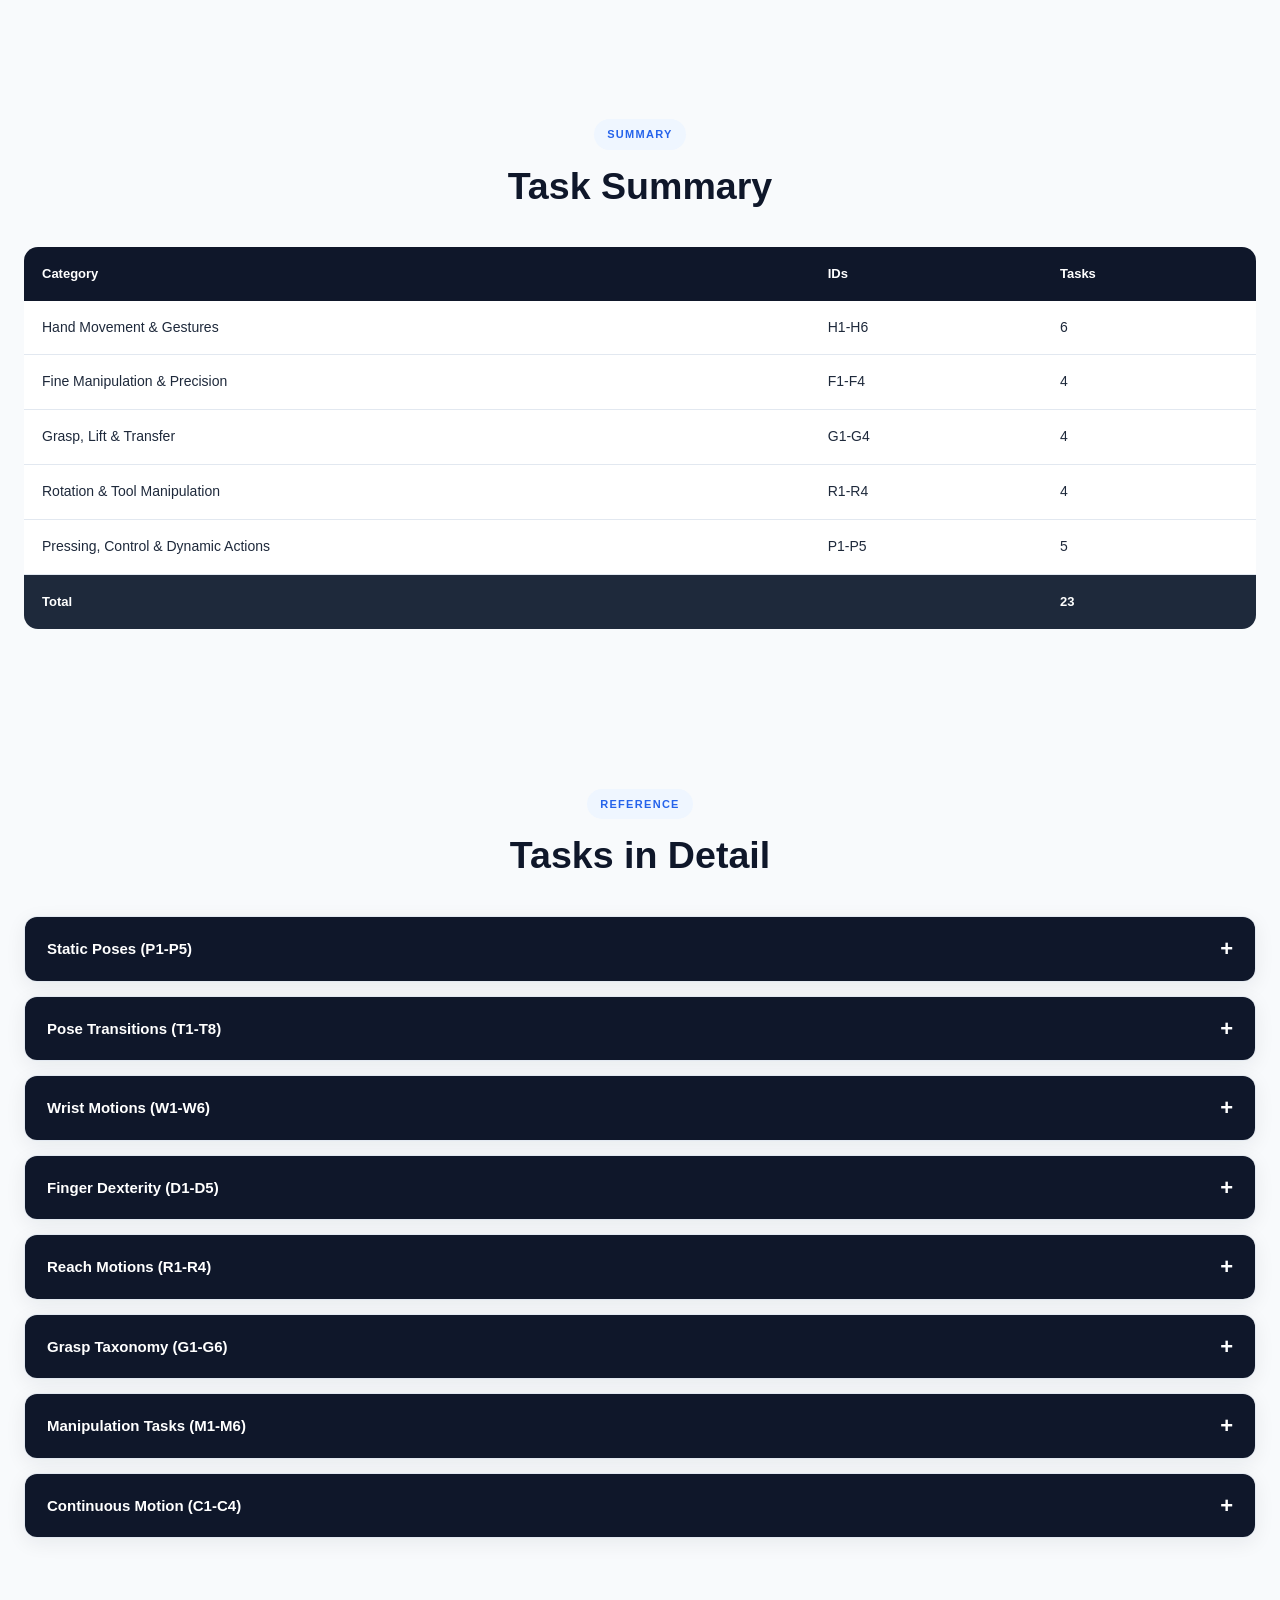
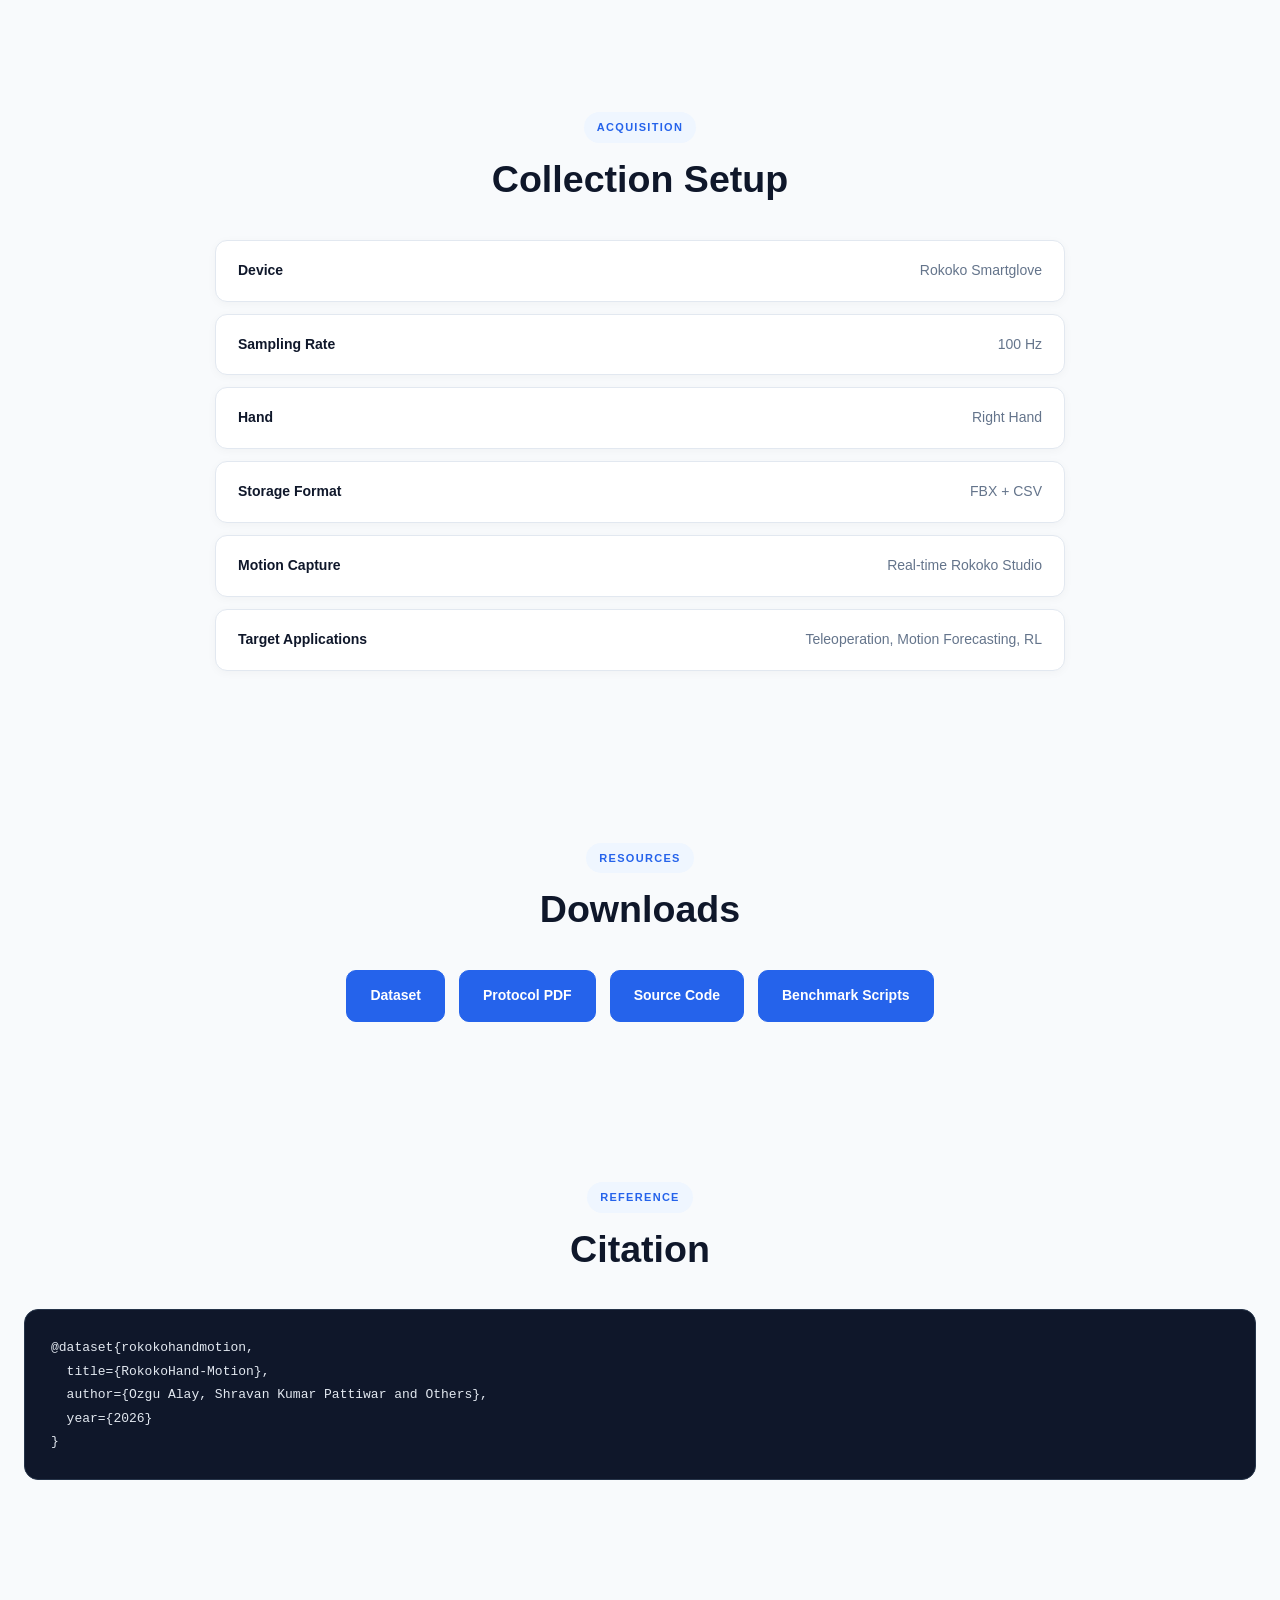
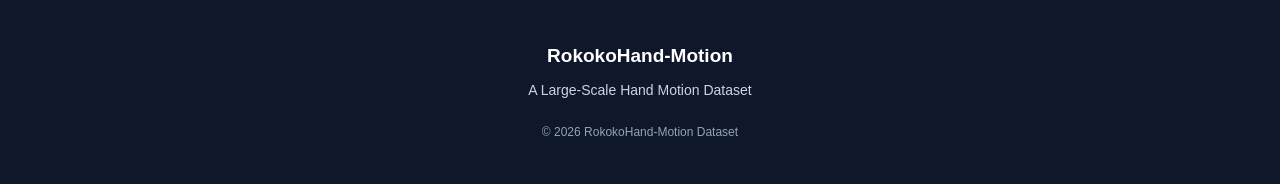
==== commit 780b9bad: "Update index.html" ====
--- a/rokoko/index.html
+++ b/rokoko/index.html
@@ -5,7 +5,7 @@
     <meta charset="UTF-8">
     <meta name="viewport" content="width=device-width, initial-scale=1.0">
 
-    <title>RokokoHand-44 Dataset</title>
+    <title>RokokoHand-Motion Dataset</title>
 
     <link rel="stylesheet" href="style.css">
 
@@ -29,7 +29,7 @@
             HAND MOTION DATASET
         </div>
 
-        <h1>RokokoHand-44</h1>
+        <h1>RokokoHand-Motion</h1>
 
         <p class="subtitle">
             A Large-Scale Hand Motion Dataset for Motion Forecasting,
@@ -71,7 +71,7 @@
 
     <p class="section-intro">
 
-        RokokoHand-44 is a high-frequency hand motion dataset
+        RokokoHand-Motion is a high-frequency hand motion dataset
         collected using the Rokoko Smartglove. The dataset is designed
         for future motion prediction, teleoperation, robotic
         manipulation, delay compensation, reinforcement learning,
@@ -104,10 +104,10 @@
         <div class="card">
 
             <div class="stat-icon">
-                44
-            </div>
-
-            <h3>44</h3>
+                23
+            </div>
+
+            <h3>23</h3>
 
             <p>Tasks</p>
 
@@ -117,10 +117,10 @@
         <div class="card">
 
             <div class="stat-icon">
-                08
-            </div>
-
-            <h3>8</h3>
+                05
+            </div>
+
+            <h3>5</h3>
 
             <p>Categories</p>
 
@@ -171,10 +171,10 @@
 
         <h2>Dataset Protocol</h2>
 
-        <p>
+       <!-- <p>
             Overview of the motion categories included in
             RokokoHand-44.
-        </p>
+        </p>-->
 
     </div>
 
@@ -183,7 +183,7 @@
          PROTOCOL IMAGE GALLERY
     ================================================= -->
 
-    <div class="gallery">
+ <!--   <div class="gallery">
 
 
         <div class="gallery-item">
@@ -426,7 +426,7 @@
         </div>
 
 
-    </div>
+    </div> -->
 
 
     <!-- =================================================
@@ -442,7 +442,7 @@
                 MOTION DEMONSTRATIONS
             </span>
 
-            <h2>Hand Motion Examples</h2>
+            <h2>Hand Motion Visuals</h2>
 
             <p>
                 Representative motion sequences from the dataset.
@@ -451,6 +451,192 @@
 
         </div>
 
+        <!-- =============================================
+             GROUP 00
+        ============================================== -->
+
+        <div class="gif-group">
+
+
+            <div class="gif-group-header">
+
+                <div>
+
+                    <span class="group-tag">
+                        GROUP 00
+                    </span>
+
+                    <h3>
+                        Hand Movement & Gestures
+                    </h3>
+
+                    <p>
+                        Fine-grained hand activities requiring precise finger coordination, fingertip control, precision grasping.
+                    </p>
+
+                </div>
+
+
+                <span class="gif-count">
+                    H (5 Motions)
+                </span>
+
+            </div>
+
+
+            <div class="gif-grid">
+
+
+                <div class="gif-card">
+
+                    <div class="gif-image">
+
+                        <img
+                            src="gifs/b11.gif"
+                            alt="b11"
+                            onclick="openLightbox(this.src)"
+                        >
+
+                    </div>
+
+                    <div class="gif-card-info">
+
+                        <span>H1</span>
+
+                        <strong>
+                            Open and Fist
+                        </strong>
+
+                    </div>
+
+                </div>
+
+
+                <div class="gif-card">
+
+                    <div class="gif-image">
+
+                        <img
+                            src="gifs/b21.gif"
+                            alt="b21"
+                            onclick="openLightbox(this.src)"
+                        >
+
+                    </div>
+
+                    <div class="gif-card-info">
+
+                        <span>H2</span>
+
+                        <strong>
+                            Fist and Open with each finger
+                        </strong>
+
+                    </div>
+
+                </div>
+
+
+                <div class="gif-card">
+
+                    <div class="gif-image">
+
+                        <img
+                            src="gifs/b31.gif"
+                            alt="b31"
+                            onclick="openLightbox(this.src)"
+                        >
+
+                    </div>
+
+                    <div class="gif-card-info">
+
+                        <span>H3</span>
+
+                        <strong>
+                            Making Peace Symbol
+                        </strong>
+
+                    </div>
+
+                </div>
+
+
+                <div class="gif-card">
+
+                    <div class="gif-image">
+
+                        <img
+                            src="gifs/b41.gif"
+                            alt="b41"
+                            onclick="openLightbox(this.src)"
+                        >
+
+                    </div>
+
+                    <div class="gif-card-info">
+
+                        <span>H4</span>
+
+                        <strong>
+                            Making Super symbol
+                        </strong>
+
+                    </div>
+
+                </div>
+		 <div class="gif-card">
+
+                    <div class="gif-image">
+
+                        <img
+                            src="gifs/b51.gif"
+                            alt="b51"
+                            onclick="openLightbox(this.src)"
+                        >
+
+                    </div>
+
+                    <div class="gif-card-info">
+
+                        <span>H5</span>
+
+                        <strong>
+                            Making Baba Symbol
+                        </strong>
+
+                    </div>
+
+                </div>
+		 <div class="gif-card">
+
+                    <div class="gif-image">
+
+                        <img
+                            src="gifs/b61.gif"
+                            alt="b61"
+                            onclick="openLightbox(this.src)"
+                        >
+
+                    </div>
+
+                    <div class="gif-card-info">
+
+                        <span>H6</span>
+
+                        <strong>
+                            Making super symbol with each fingure
+                        </strong>
+
+                    </div>
+
+                </div>
+                
+
+
+            </div>
+
+        </div>
 
         <!-- =============================================
              GROUP 01
@@ -479,7 +665,7 @@
 
 
                 <span class="gif-count">
-                    5 Motions
+                    F (4 Motions)
                 </span>
 
             </div>
@@ -502,7 +688,7 @@
 
                     <div class="gif-card-info">
 
-                        <span>01</span>
+                        <span>F1</span>
 
                         <strong>
                             Flip a Table Calendar
@@ -527,7 +713,7 @@
 
                     <div class="gif-card-info">
 
-                        <span>02</span>
+                        <span>F2</span>
 
                         <strong>
                             Take Cards from a Pack
@@ -552,7 +738,7 @@
 
                     <div class="gif-card-info">
 
-                        <span>03</span>
+                        <span>F3</span>
 
                         <strong>
                             Write on Paper with a Pen
@@ -577,7 +763,7 @@
 
                     <div class="gif-card-info">
 
-                        <span>04</span>
+                        <span>F4</span>
 
                         <strong>
                             Open Pages of a Diary
@@ -623,7 +809,7 @@
 
 
                 <span class="gif-count">
-                    5 Motions
+                    G (4 Motions)
                 </span>
 
             </div>
@@ -646,7 +832,7 @@
 
                     <div class="gif-card-info">
 
-                        <span>01</span>
+                        <span>G1</span>
 
                         <strong>
                             Lift and Place a Cup
@@ -671,7 +857,7 @@
 
                     <div class="gif-card-info">
 
-                        <span>02</span>
+                        <span>G2</span>
 
                         <strong>
                             Throw, Catch and Place a Ball
@@ -696,7 +882,7 @@
 
                     <div class="gif-card-info">
 
-                        <span>03</span>
+                        <span>G3</span>
 
                         <strong>
                             Install, Switch and Remove a Bulb
@@ -721,7 +907,7 @@
 
                     <div class="gif-card-info">
 
-                        <span>04</span>
+                        <span>G4</span>
 
                         <strong>
                             Pour Water from Glass to Cup
@@ -767,7 +953,7 @@
 
 
                 <span class="gif-count">
-                    5 Motions
+                    R (4 Motions)
                 </span>
 
             </div>
@@ -790,7 +976,7 @@
 
                     <div class="gif-card-info">
 
-                        <span>01</span>
+                        <span>R1</span>
 
                         <strong>
                             Open and Close a Metal Bottle Cap
@@ -815,7 +1001,7 @@
 
                     <div class="gif-card-info">
 
-                        <span>02</span>
+                        <span>R2</span>
 
                         <strong>
                             Unscrew and Screw with a Screwdriver
@@ -840,7 +1026,7 @@
 
                     <div class="gif-card-info">
 
-                        <span>03</span>
+                        <span>R3</span>
 
                         <strong>
                             Open and Close threaded pen
@@ -865,7 +1051,7 @@
 
                     <div class="gif-card-info">
 
-                        <span>04</span>
+                        <span>R4</span>
 
                         <strong>
                             Stir with a Spoon
@@ -911,7 +1097,7 @@
 
 
                 <span class="gif-count">
-                    5 Motions
+                    P (5 Motions)
                 </span>
 
             </div>
@@ -934,7 +1120,7 @@
 
                     <div class="gif-card-info">
 
-                        <span>05</span>
+                        <span>P1</span>
 
                         <strong>
                             Staple
@@ -959,7 +1145,7 @@
 
                     <div class="gif-card-info">
 
-                        <span>02</span>
+                        <span>P2</span>
 
                         <strong>
                             Press a Sanitizer Pump
@@ -984,7 +1170,7 @@
 
                     <div class="gif-card-info">
 
-                        <span>03</span>
+                        <span>P3</span>
 
                         <strong>
                             Operate a Remote Controller
@@ -1009,7 +1195,7 @@
 
                     <div class="gif-card-info">
 
-                        <span>04</span>
+                        <span>P4</span>
 
                         <strong>
                             Handling Cutting Player
@@ -1034,7 +1220,7 @@
 
                     <div class="gif-card-info">
 
-                        <span>05</span>
+                        <span>P5</span>
 
                         <strong>
                             Use a Paper Hole Punch
@@ -1089,36 +1275,36 @@
             <tbody>
 
                 <tr>
-                    <td>Static Poses</td>
+                    <td>Hand Movement & Gestures</td>
+                    <td>H1-H6</td>
+                    <td>6</td>
+                </tr>
+
+                <tr>
+                    <td>Fine Manipulation & Precision</td>
+                    <td>F1-F4</td>
+                    <td>4</td>
+                </tr>
+
+                <tr>
+                    <td>Grasp, Lift & Transfer</td>
+                    <td>G1-G4</td>
+                    <td>4</td>
+                </tr>
+
+                <tr>
+                    <td>Rotation & Tool Manipulation</td>
+                    <td>R1-R4</td>
+                    <td>4</td>
+                </tr>
+
+                <tr>
+                    <td>Pressing, Control & Dynamic Actions</td>
                     <td>P1-P5</td>
                     <td>5</td>
                 </tr>
 
-                <tr>
-                    <td>Pose Transitions</td>
-                    <td>T1-T8</td>
-                    <td>8</td>
-                </tr>
-
-                <tr>
-                    <td>Wrist Motions</td>
-                    <td>W1-W6</td>
-                    <td>6</td>
-                </tr>
-
-                <tr>
-                    <td>Finger Dexterity</td>
-                    <td>D1-D5</td>
-                    <td>5</td>
-                </tr>
-
-                <tr>
-                    <td>Reach Motions</td>
-                    <td>R1-R4</td>
-                    <td>4</td>
-                </tr>
-
-                <tr>
+ <!--               <tr>
                     <td>Grasp Taxonomy</td>
                     <td>G1-G6</td>
                     <td>6</td>
@@ -1134,12 +1320,12 @@
                     <td>Continuous Motion</td>
                     <td>C1-C4</td>
                     <td>4</td>
-                </tr>
+                </tr> -->
 
                 <tr class="total-row">
                     <th>Total</th>
                     <th></th>
-                    <th>44</th>
+                    <th>23</th>
                 </tr>
 
             </tbody>
@@ -1765,9 +1951,9 @@
     </div>
 
 
-    <pre><code>@dataset{rokokohand44,
-  title={RokokoHand-44},
-  author={Pattiwar, Shravan Kumar and Others},
+    <pre><code>@dataset{rokokohandmotion,
+  title={RokokoHand-Motion},
+  author={Ozgu Alay, Shravan Kumar Pattiwar and Others},
   year={2026}
 }</code></pre>
 
@@ -1806,7 +1992,7 @@
     <div class="footer-content">
 
         <strong>
-            RokokoHand-44
+            RokokoHand-Motion
         </strong>
 
         <p>
@@ -1814,7 +2000,7 @@
         </p>
 
         <span>
-            © 2026 RokokoHand-44 Dataset
+            © 2026 RokokoHand-Motion Dataset
         </span>
 
     </div>
--- a/rokoko/style.css
+++ b/rokoko/style.css
@@ -0,0 +1,1112 @@
+
+/* =====================================================
+   ROKOKOHAND-44 DATASET — COMPLETE STYLESHEET
+===================================================== */
+
+:root {
+    --primary: #0f172a;
+    --secondary: #1e293b;
+    --accent: #2563eb;
+    --accent-hover: #1d4ed8;
+    --bg: #f8fafc;
+    --card: #ffffff;
+    --border: #e2e8f0;
+    --text: #1e293b;
+    --muted: #64748b;
+
+    --radius: 18px;
+    --shadow: 0 5px 20px rgba(15, 23, 42, 0.07);
+    --shadow-hover: 0 12px 30px rgba(15, 23, 42, 0.12);
+}
+
+/* =====================================================
+   RESET & GLOBAL
+===================================================== */
+
+* {
+    margin: 0;
+    padding: 0;
+    box-sizing: border-box;
+}
+
+html {
+    scroll-behavior: smooth;
+    scroll-padding-top: 30px;
+}
+
+body {
+    font-family: "Inter", sans-serif;
+    background: var(--bg);
+    color: var(--text);
+    line-height: 1.7;
+}
+
+body.no-scroll {
+    overflow: hidden;
+}
+
+img {
+    max-width: 100%;
+}
+
+a {
+    color: inherit;
+}
+
+button {
+    font: inherit;
+}
+
+/* =====================================================
+   HERO
+===================================================== */
+
+.hero {
+    min-height: 70vh;
+    display: flex;
+    align-items: center;
+    justify-content: center;
+    padding: 90px 24px;
+    text-align: center;
+
+    background: linear-gradient(
+        135deg,
+        #0f172a 0%,
+        #1e293b 48%,
+        #2563eb 100%
+    );
+}
+
+.hero-content {
+    width: 100%;
+    max-width: 950px;
+}
+
+.hero-badge {
+    display: inline-block;
+    margin-bottom: 22px;
+    padding: 8px 16px;
+
+    border: 1px solid rgba(255, 255, 255, 0.25);
+    border-radius: 30px;
+
+    background: rgba(255, 255, 255, 0.1);
+    color: #dbeafe;
+
+    font-size: 11px;
+    font-weight: 700;
+    letter-spacing: 1.8px;
+}
+
+.hero h1 {
+    margin-bottom: 20px;
+    color: #ffffff;
+
+    font-size: clamp(2.6rem, 6vw, 4.5rem);
+    font-weight: 800;
+    line-height: 1.15;
+    letter-spacing: -2px;
+}
+
+.subtitle {
+    max-width: 800px;
+    margin: 0 auto 36px;
+
+    color: #e2e8f0;
+    font-size: clamp(1rem, 2vw, 1.25rem);
+    line-height: 1.8;
+}
+
+/* =====================================================
+   NAVIGATION BUTTONS
+===================================================== */
+
+.buttons {
+    display: flex;
+    justify-content: center;
+    flex-wrap: wrap;
+    gap: 12px;
+}
+
+.buttons a {
+    display: inline-flex;
+    align-items: center;
+    justify-content: center;
+
+    padding: 12px 22px;
+    border: 1px solid rgba(255, 255, 255, 0.18);
+    border-radius: 10px;
+
+    background: var(--accent);
+    color: #ffffff;
+
+    font-size: 14px;
+    font-weight: 600;
+    text-decoration: none;
+
+    transition:
+        transform 0.25s ease,
+        background 0.25s ease,
+        box-shadow 0.25s ease;
+}
+
+.buttons a:hover {
+    background: var(--accent-hover);
+    transform: translateY(-2px);
+    box-shadow: 0 7px 20px rgba(0, 0, 0, 0.15);
+}
+
+/* =====================================================
+   GENERAL SECTIONS
+===================================================== */
+
+.section {
+    width: 100%;
+    max-width: 1340px;
+    margin: 0 auto;
+    padding: 80px 24px;
+}
+
+.section-heading {
+    margin-bottom: 36px;
+    text-align: center;
+}
+
+.section-label {
+    display: inline-block;
+    margin-bottom: 12px;
+    padding: 6px 13px;
+
+    border-radius: 30px;
+    background: #eff6ff;
+    color: var(--accent);
+
+    font-size: 11px;
+    font-weight: 800;
+    letter-spacing: 1.3px;
+}
+
+.section-heading h2,
+.section h2 {
+    color: var(--primary);
+    font-size: clamp(1.8rem, 3vw, 2.35rem);
+    font-weight: 800;
+    line-height: 1.3;
+}
+
+.section-heading h2 {
+    margin-bottom: 12px;
+}
+
+.section-heading > p,
+.section-intro {
+    max-width: 850px;
+    margin: 0 auto;
+    color: var(--muted);
+    text-align: center;
+}
+
+.section-intro {
+    font-size: 16px;
+    line-height: 1.9;
+}
+
+/* =====================================================
+   DATASET STATISTICS
+===================================================== */
+
+.stats-grid {
+    display: grid;
+    grid-template-columns: repeat(4, minmax(0, 1fr));
+    gap: 24px;
+    margin-top: 40px;
+}
+
+.card {
+    padding: 32px 24px;
+    border: 1px solid var(--border);
+    border-radius: var(--radius);
+
+    background: var(--card);
+    box-shadow: var(--shadow);
+
+    text-align: center;
+
+    transition:
+        transform 0.25s ease,
+        box-shadow 0.25s ease;
+}
+
+.card:hover {
+    transform: translateY(-5px);
+    box-shadow: var(--shadow-hover);
+}
+
+.stat-icon {
+    display: flex;
+    width: 48px;
+    height: 48px;
+    align-items: center;
+    justify-content: center;
+
+    margin: 0 auto 15px;
+    border-radius: 14px;
+
+    background: #eff6ff;
+    color: var(--accent);
+
+    font-size: 16px;
+    font-weight: 800;
+}
+
+.card h3 {
+    margin-bottom: 6px;
+    color: var(--accent);
+    font-size: 2rem;
+    font-weight: 800;
+}
+
+.card p {
+    color: var(--muted);
+    font-size: 14px;
+}
+
+/* =====================================================
+   PROTOCOL IMAGE GALLERY
+===================================================== */
+
+.gallery {
+    display: grid;
+    grid-template-columns: repeat(3, minmax(0, 1fr));
+    gap: 26px;
+    margin-top: 40px;
+}
+
+.gallery-item {
+    min-width: 0;
+    overflow: hidden;
+
+    border: 1px solid var(--border);
+    border-radius: var(--radius);
+
+    background: #ffffff;
+    box-shadow: var(--shadow);
+
+    transition:
+        transform 0.25s ease,
+        box-shadow 0.25s ease;
+}
+
+.gallery-item:hover {
+    transform: translateY(-4px);
+    box-shadow: var(--shadow-hover);
+}
+
+.gallery-image {
+    position: relative;
+    height: 230px;
+    overflow: hidden;
+    background: #f1f5f9;
+}
+
+.gallery-image img {
+    display: block;
+    width: 100%;
+    height: 100%;
+    object-fit: contain;
+    cursor: zoom-in;
+    transition: transform 0.35s ease;
+}
+
+.gallery-item:hover .gallery-image img {
+    transform: scale(1.035);
+}
+
+.image-badge {
+    position: absolute;
+    top: 14px;
+    left: 14px;
+
+    padding: 5px 10px;
+    border: 1px solid rgba(255, 255, 255, 0.7);
+    border-radius: 8px;
+
+    background: rgba(255, 255, 255, 0.93);
+    color: var(--primary);
+
+    font-size: 11px;
+    font-weight: 800;
+}
+
+.gallery-content {
+    padding: 20px;
+}
+
+.gallery-content h3 {
+    margin-bottom: 6px;
+    color: var(--primary);
+    font-size: 17px;
+    font-weight: 700;
+}
+
+.gallery-content p {
+    color: var(--muted);
+    font-size: 13px;
+    line-height: 1.7;
+}
+
+/* =====================================================
+   GIF MOTION DEMONSTRATIONS
+===================================================== */
+
+.gif-section {
+    margin-top: 90px;
+    padding-top: 60px;
+    border-top: 1px solid var(--border);
+}
+
+.gif-section-heading {
+    margin-bottom: 45px;
+    text-align: center;
+}
+
+.gif-section-heading h2 {
+    margin-bottom: 12px;
+    color: var(--primary);
+    font-size: clamp(1.8rem, 3vw, 2.35rem);
+    font-weight: 800;
+}
+
+.gif-section-heading p {
+    max-width: 750px;
+    margin: 0 auto;
+    color: var(--muted);
+}
+
+/* Each activity group */
+
+.gif-group {
+    margin-bottom: 38px;
+    padding: 28px;
+
+    border: 1px solid var(--border);
+    border-radius: 20px;
+
+    background: #ffffff;
+    box-shadow: var(--shadow);
+
+    transition: box-shadow 0.25s ease;
+}
+
+.gif-group:hover {
+    box-shadow: var(--shadow-hover);
+}
+
+/* Group heading and description */
+
+.gif-group-header {
+    display: flex;
+    align-items: center;
+    justify-content: space-between;
+    gap: 24px;
+
+    margin-bottom: 25px;
+    padding-bottom: 22px;
+
+    border-bottom: 1px solid #eef2f7;
+}
+
+.gif-group-header > div {
+    min-width: 0;
+    flex: 1;
+}
+
+.group-tag {
+    display: inline-block;
+    margin-bottom: 5px;
+
+    color: var(--accent);
+    font-size: 10px;
+    font-weight: 800;
+    letter-spacing: 1.5px;
+}
+
+.gif-group-header h3 {
+    margin-bottom: 7px;
+    color: var(--primary);
+
+    font-size: clamp(1.15rem, 2vw, 1.4rem);
+    font-weight: 750;
+    line-height: 1.4;
+}
+
+.gif-group-header p {
+    max-width: 850px;
+    color: var(--muted);
+    font-size: 13px;
+    line-height: 1.8;
+    text-align: left;
+}
+
+.gif-count {
+    flex-shrink: 0;
+    align-self: flex-start;
+
+    padding: 7px 12px;
+    border-radius: 20px;
+
+    background: #eff6ff;
+    color: #1d4ed8;
+
+    font-size: 11px;
+    font-weight: 700;
+    white-space: nowrap;
+}
+
+/* =====================================================
+   AUTOMATIC GIF GRID — MAIN FIX
+===================================================== */
+
+/*
+   auto-fit collapses unused grid columns.
+   Existing cards automatically expand when cards are removed.
+
+   5 cards -> 5 columns when space permits
+   4 cards -> 4 wider columns
+   3 cards -> 3 wider columns
+   2 cards -> 2 wider columns
+   1 card  -> fills the available row
+
+   No JavaScript is needed for resizing.
+*/
+
+.gif-grid {
+    display: grid;
+
+    grid-template-columns:
+        repeat(auto-fit, minmax(min(100%, 190px), 1fr));
+
+    gap: 18px;
+    align-items: stretch;
+    width: 100%;
+}
+
+/* GIF card */
+
+.gif-card {
+    position: relative;
+    display: flex;
+    flex-direction: column;
+
+    min-width: 0;
+    overflow: hidden;
+
+    border: 1px solid #e2e8f0;
+    border-radius: 14px;
+
+    background: #f8fafc;
+
+    transition:
+        transform 0.25s ease,
+        box-shadow 0.25s ease,
+        border-color 0.25s ease;
+}
+
+/* Decorative blue top line */
+
+.gif-card::before {
+    content: "";
+    display: block;
+    flex-shrink: 0;
+
+    height: 3px;
+
+    background: linear-gradient(
+        90deg,
+        #2563eb,
+        #60a5fa
+    );
+}
+
+/* Keep the image display consistent across cards */
+
+.gif-image {
+    position: relative;
+    display: flex;
+    align-items: center;
+    justify-content: center;
+
+    width: 100%;
+    height: 190px;
+    overflow: hidden;
+
+    background: linear-gradient(
+        135deg,
+        #f8fafc,
+        #eef2ff
+    );
+}
+
+.gif-image img {
+    display: block;
+
+    width: 100%;
+    height: 100%;
+
+    object-fit: contain;
+    cursor: zoom-in;
+
+    transition: transform 0.3s ease;
+}
+
+/* Hover effects */
+
+.gif-card:hover {
+    transform: translateY(-4px);
+    border-color: #bfdbfe;
+    box-shadow: 0 12px 25px rgba(37, 99, 235, 0.10);
+}
+
+.gif-card:hover .gif-image img {
+    transform: scale(1.035);
+}
+
+/* Card label */
+
+.gif-card-info {
+    display: flex;
+    align-items: flex-start;
+    gap: 10px;
+
+    flex: 1;
+    min-height: 62px;
+    padding: 13px 14px;
+
+    border-top: 1px solid #e5e7eb;
+    background: #ffffff;
+}
+
+.gif-card-info span {
+    flex-shrink: 0;
+
+    display: inline-flex;
+    align-items: center;
+    justify-content: center;
+
+    min-width: 27px;
+    height: 25px;
+    padding: 0 5px;
+
+    border-radius: 7px;
+    background: #eff6ff;
+    color: var(--accent);
+
+    font-size: 10px;
+    font-weight: 800;
+}
+
+.gif-card-info strong {
+    min-width: 0;
+    color: #334155;
+
+    font-size: 12px;
+    font-weight: 650;
+    line-height: 1.6;
+
+    overflow-wrap: anywhere;
+}
+
+/* =====================================================
+   RESPONSIVE GIF GRID
+===================================================== */
+
+/* Tablets */
+
+@media (max-width: 900px) {
+    .gif-group {
+        padding: 22px;
+    }
+
+    .gif-grid {
+        grid-template-columns:
+            repeat(auto-fit, minmax(min(100%, 170px), 1fr));
+
+        gap: 14px;
+    }
+
+    .gif-image {
+        height: 170px;
+    }
+}
+
+/* Phones */
+
+@media (max-width: 600px) {
+    .gif-group {
+        padding: 17px;
+        border-radius: 16px;
+    }
+
+    .gif-group-header {
+        align-items: flex-start;
+        flex-direction: column;
+        gap: 12px;
+    }
+
+    .gif-count {
+        align-self: flex-start;
+    }
+
+    .gif-grid {
+        grid-template-columns:
+            repeat(auto-fit, minmax(min(100%, 145px), 1fr));
+
+        gap: 12px;
+    }
+
+    .gif-image {
+        height: 155px;
+    }
+
+    .gif-card-info {
+        padding: 11px;
+    }
+
+    .gif-card-info strong {
+        font-size: 11px;
+    }
+}
+
+/* Very narrow phones */
+
+@media (max-width: 340px) {
+    .gif-grid {
+        grid-template-columns: 1fr;
+    }
+
+    .gif-image {
+        height: 210px;
+    }
+}
+
+/* =====================================================
+   TABLES
+===================================================== */
+
+.table-wrapper {
+    width: 100%;
+    overflow-x: auto;
+    border-radius: 14px;
+}
+
+table {
+    width: 100%;
+    border-collapse: collapse;
+
+    background: #ffffff;
+    box-shadow: var(--shadow);
+}
+
+th {
+    padding: 16px 18px;
+    background: var(--primary);
+    color: #ffffff;
+
+    font-size: 13px;
+    font-weight: 700;
+    text-align: left;
+}
+
+td {
+    padding: 15px 18px;
+    border-bottom: 1px solid var(--border);
+
+    color: var(--text);
+    font-size: 14px;
+}
+
+tbody tr:hover,
+table tr:hover td {
+    background: #f8fafc;
+}
+
+.total-row th {
+    background: #1e293b;
+}
+
+/* =====================================================
+   TASK ACCORDION
+===================================================== */
+
+.accordion {
+    margin-top: 35px;
+}
+
+.accordion-item {
+    margin-bottom: 14px;
+    overflow: hidden;
+
+    border: 1px solid var(--border);
+    border-radius: 13px;
+
+    background: #ffffff;
+    box-shadow: var(--shadow);
+}
+
+.accordion-header {
+    display: flex;
+    align-items: center;
+    justify-content: space-between;
+    gap: 16px;
+
+    width: 100%;
+    padding: 19px 22px;
+    border: none;
+
+    background: var(--primary);
+    color: #ffffff;
+
+    font-size: 15px;
+    font-weight: 650;
+    text-align: left;
+
+    cursor: pointer;
+    transition: background 0.2s ease;
+}
+
+.accordion-header:hover,
+.accordion-item.active .accordion-header {
+    background: var(--secondary);
+}
+
+.accordion-icon {
+    flex-shrink: 0;
+    font-size: 22px;
+    line-height: 1;
+}
+
+.accordion-content {
+    max-height: 0;
+    overflow: hidden;
+
+    background: #ffffff;
+
+    transition: max-height 0.35s ease;
+}
+
+.accordion-content table {
+    margin: 0;
+    box-shadow: none;
+    border-radius: 0;
+}
+
+.accordion-content th {
+    background: #f1f5f9;
+    color: var(--primary);
+}
+
+.accordion-content td {
+    background: #ffffff;
+}
+
+/* =====================================================
+   COLLECTION SETUP
+===================================================== */
+
+.setup-list {
+    max-width: 850px;
+    margin: 30px auto 0;
+    list-style: none;
+}
+
+.setup-list li {
+    display: flex;
+    align-items: center;
+    justify-content: space-between;
+    gap: 24px;
+
+    margin-bottom: 12px;
+    padding: 18px 22px;
+
+    border: 1px solid var(--border);
+    border-radius: 12px;
+
+    background: #ffffff;
+    box-shadow: 0 2px 10px rgba(15, 23, 42, 0.035);
+}
+
+.setup-list li strong {
+    color: var(--primary);
+    font-size: 14px;
+}
+
+.setup-list li span {
+    color: var(--muted);
+    font-size: 14px;
+    text-align: right;
+}
+
+/* =====================================================
+   DOWNLOADS
+===================================================== */
+
+.download-box {
+    display: flex;
+    justify-content: center;
+    flex-wrap: wrap;
+    gap: 14px;
+
+    margin-top: 30px;
+}
+
+.download-box a {
+    display: inline-flex;
+    align-items: center;
+    justify-content: center;
+
+    padding: 13px 23px;
+    border: 1px solid var(--accent);
+    border-radius: 10px;
+
+    background: var(--accent);
+    color: #ffffff;
+
+    font-size: 14px;
+    font-weight: 650;
+    text-decoration: none;
+
+    transition:
+        background 0.2s ease,
+        transform 0.2s ease;
+}
+
+.download-box a:hover {
+    background: var(--accent-hover);
+    transform: translateY(-2px);
+}
+
+/* =====================================================
+   CITATION
+===================================================== */
+
+pre {
+    max-width: 100%;
+    margin-top: 25px;
+    padding: 26px;
+
+    overflow-x: auto;
+    border: 1px solid #263449;
+    border-radius: 14px;
+
+    background: #0f172a;
+    color: #e2e8f0;
+
+    font-size: 13px;
+    line-height: 1.8;
+    white-space: pre;
+}
+
+pre code {
+    font-family: "SFMono-Regular", Consolas, monospace;
+}
+
+/* =====================================================
+   LIGHTBOX
+===================================================== */
+
+#lightbox {
+    position: fixed;
+    inset: 0;
+    z-index: 99999;
+
+    display: none;
+    align-items: center;
+    justify-content: center;
+
+    padding: 30px;
+    background: rgba(15, 23, 42, 0.95);
+    backdrop-filter: blur(6px);
+}
+
+#lightbox.active {
+    display: flex;
+}
+
+#lightbox-img {
+    display: block;
+
+    max-width: 92vw;
+    max-height: 88vh;
+    width: auto;
+    height: auto;
+
+    border-radius: 12px;
+    background: #ffffff;
+
+    object-fit: contain;
+    box-shadow: 0 25px 80px rgba(0, 0, 0, 0.35);
+}
+
+.close-btn {
+    position: absolute;
+    top: 18px;
+    right: 24px;
+
+    display: flex;
+    align-items: center;
+    justify-content: center;
+
+    width: 46px;
+    height: 46px;
+    padding: 0;
+    border: none;
+    border-radius: 50%;
+
+    background: rgba(255, 255, 255, 0.13);
+    color: #ffffff;
+
+    font-size: 32px;
+    line-height: 1;
+    cursor: pointer;
+
+    transition: background 0.2s ease;
+}
+
+.close-btn:hover {
+    background: rgba(255, 255, 255, 0.25);
+}
+
+/* =====================================================
+   FOOTER
+===================================================== */
+
+footer {
+    margin-top: 40px;
+    padding: 40px 24px;
+
+    background: #0f172a;
+    color: #ffffff;
+    text-align: center;
+}
+
+.footer-content strong {
+    display: block;
+    margin-bottom: 6px;
+
+    font-size: 19px;
+    font-weight: 800;
+}
+
+.footer-content p {
+    margin-bottom: 14px;
+    color: #cbd5e1;
+    font-size: 14px;
+}
+
+.footer-content span {
+    color: #94a3b8;
+    font-size: 12px;
+}
+
+/* =====================================================
+   GENERAL RESPONSIVE STYLES
+===================================================== */
+
+@media (max-width: 1000px) {
+    .stats-grid {
+        grid-template-columns: repeat(2, minmax(0, 1fr));
+    }
+
+    .gallery {
+        grid-template-columns: repeat(2, minmax(0, 1fr));
+    }
+
+    .section {
+        padding: 65px 22px;
+    }
+}
+
+@media (max-width: 600px) {
+    .hero {
+        min-height: 60vh;
+        padding: 70px 20px;
+    }
+
+    .hero h1 {
+        letter-spacing: -1px;
+    }
+
+    .buttons {
+        gap: 10px;
+    }
+
+    .buttons a {
+        padding: 10px 15px;
+        font-size: 13px;
+    }
+
+    .section {
+        padding: 55px 16px;
+    }
+
+    .stats-grid,
+    .gallery {
+        grid-template-columns: 1fr;
+        gap: 18px;
+    }
+
+    .gallery-image {
+        height: 220px;
+    }
+
+    .setup-list li {
+        align-items: flex-start;
+        flex-direction: column;
+        gap: 5px;
+    }
+
+    .setup-list li span {
+        text-align: left;
+    }
+
+    .section-heading {
+        margin-bottom: 28px;
+    }
+
+    .table-wrapper table {
+        min-width: 500px;
+    }
+
+    #lightbox {
+        padding: 15px;
+    }
+
+    #lightbox-img {
+        max-width: 96vw;
+        max-height: 82vh;
+    }
+
+    .close-btn {
+        top: 12px;
+        right: 12px;
+    }
+
+    pre {
+        padding: 18px;
+        font-size: 12px;
+    }
+}
+
+/* =====================================================
+   ACCESSIBILITY
+===================================================== */
+
+@media (prefers-reduced-motion: reduce) {
+    *,
+    *::before,
+    *::after {
+        scroll-behavior: auto !important;
+        transition-duration: 0.01ms !important;
+        animation-duration: 0.01ms !important;
+    }
+}
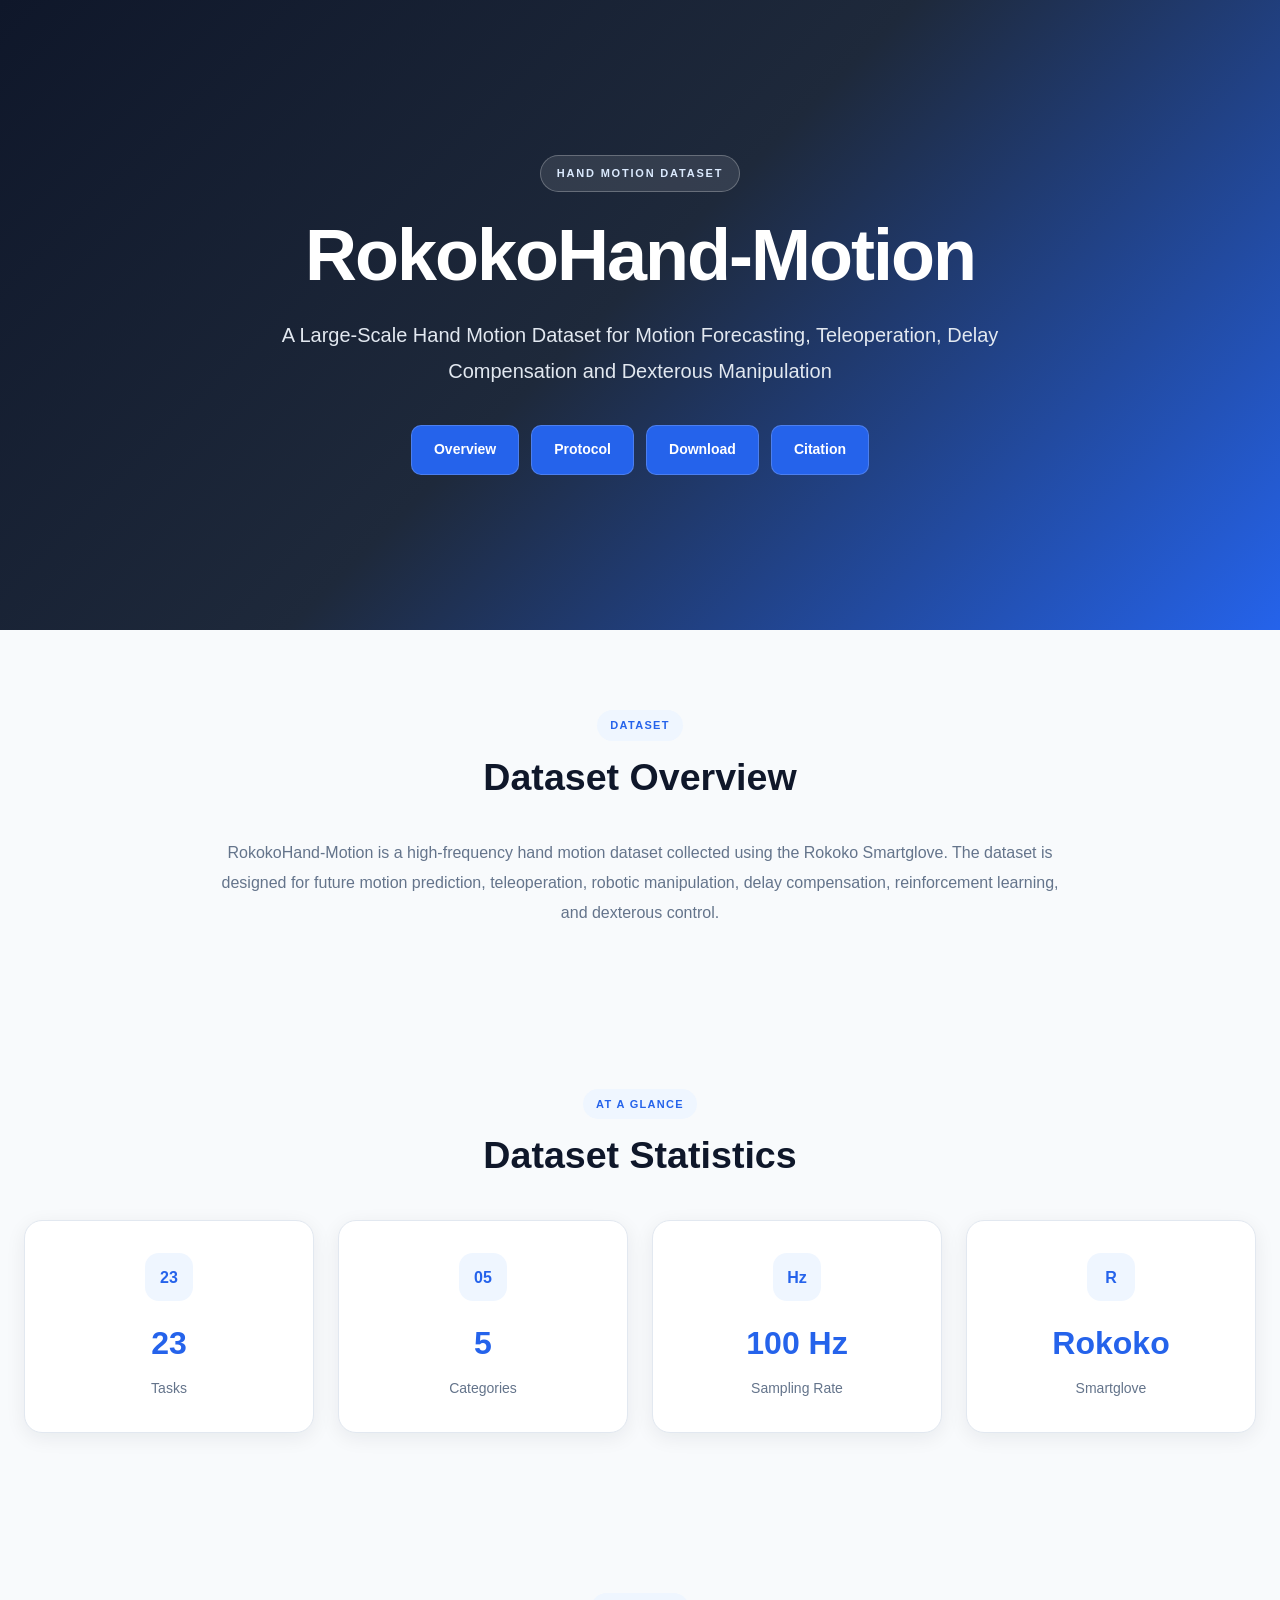
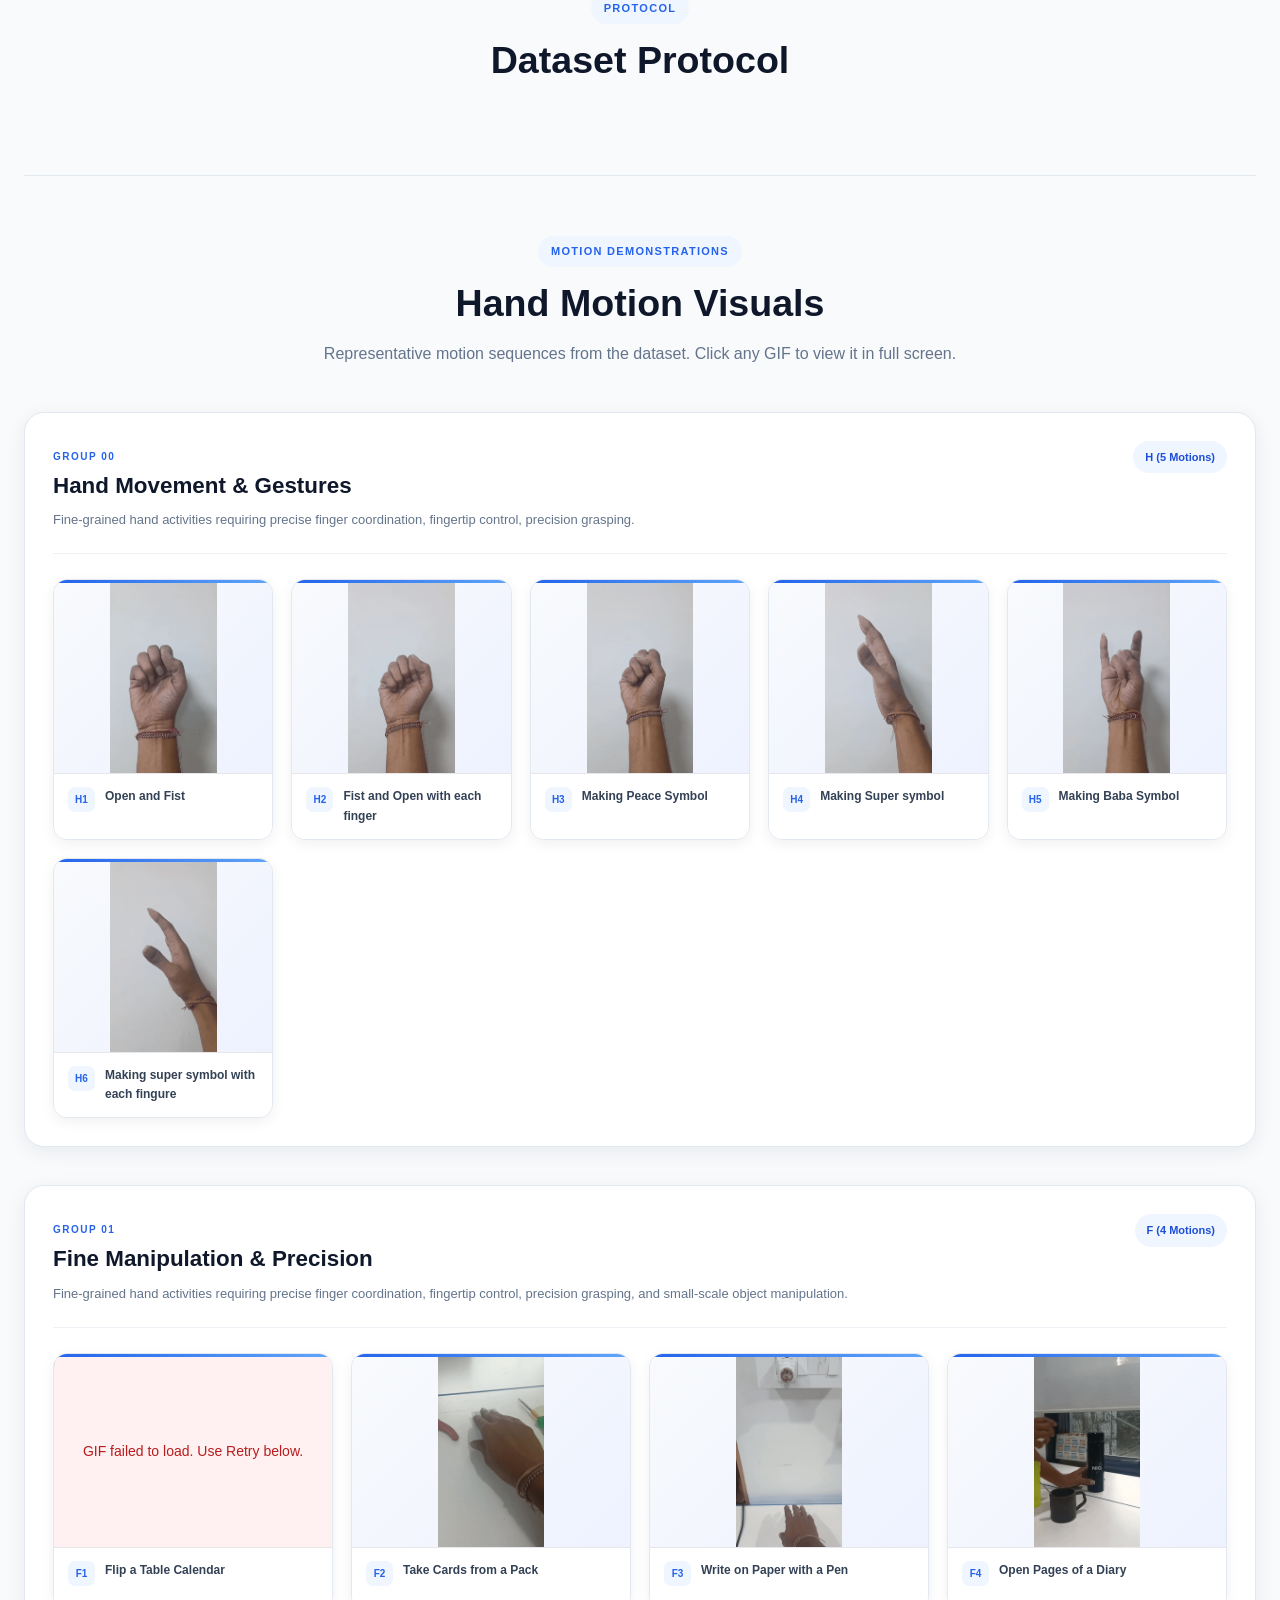
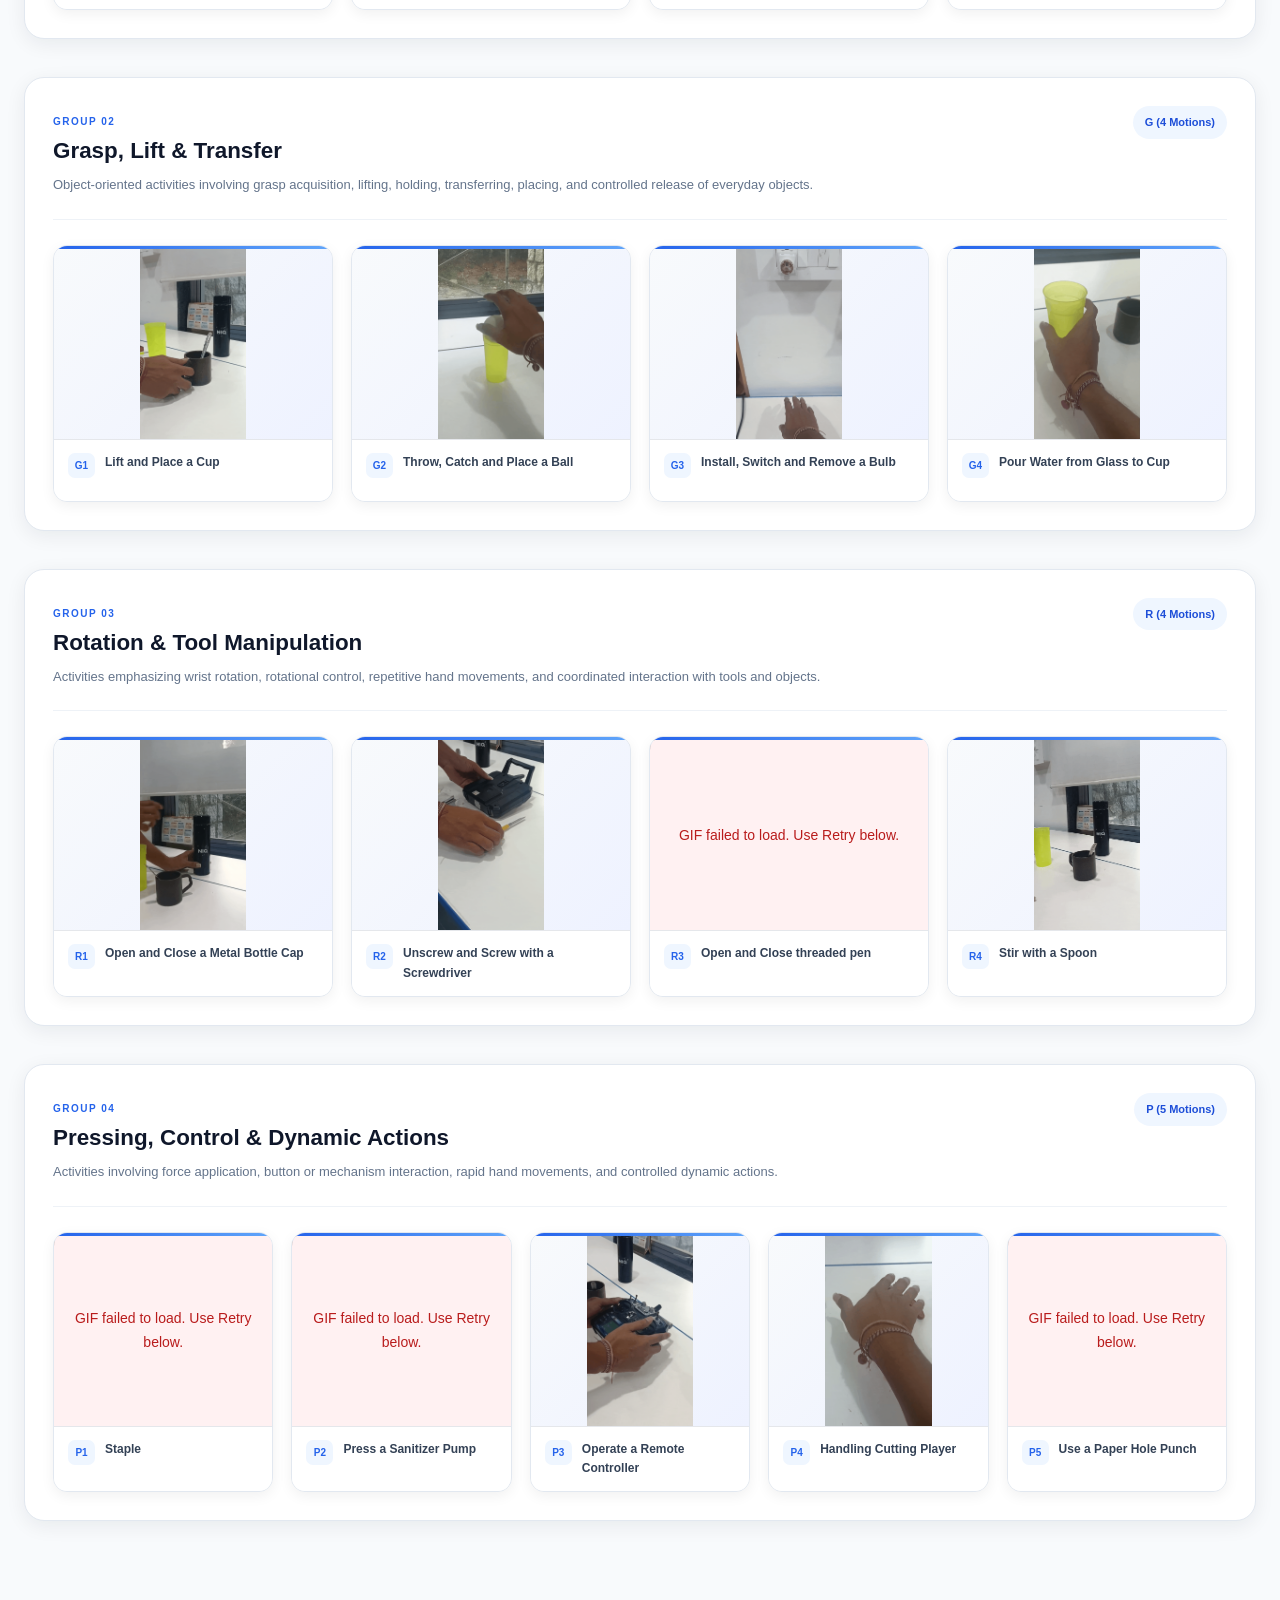
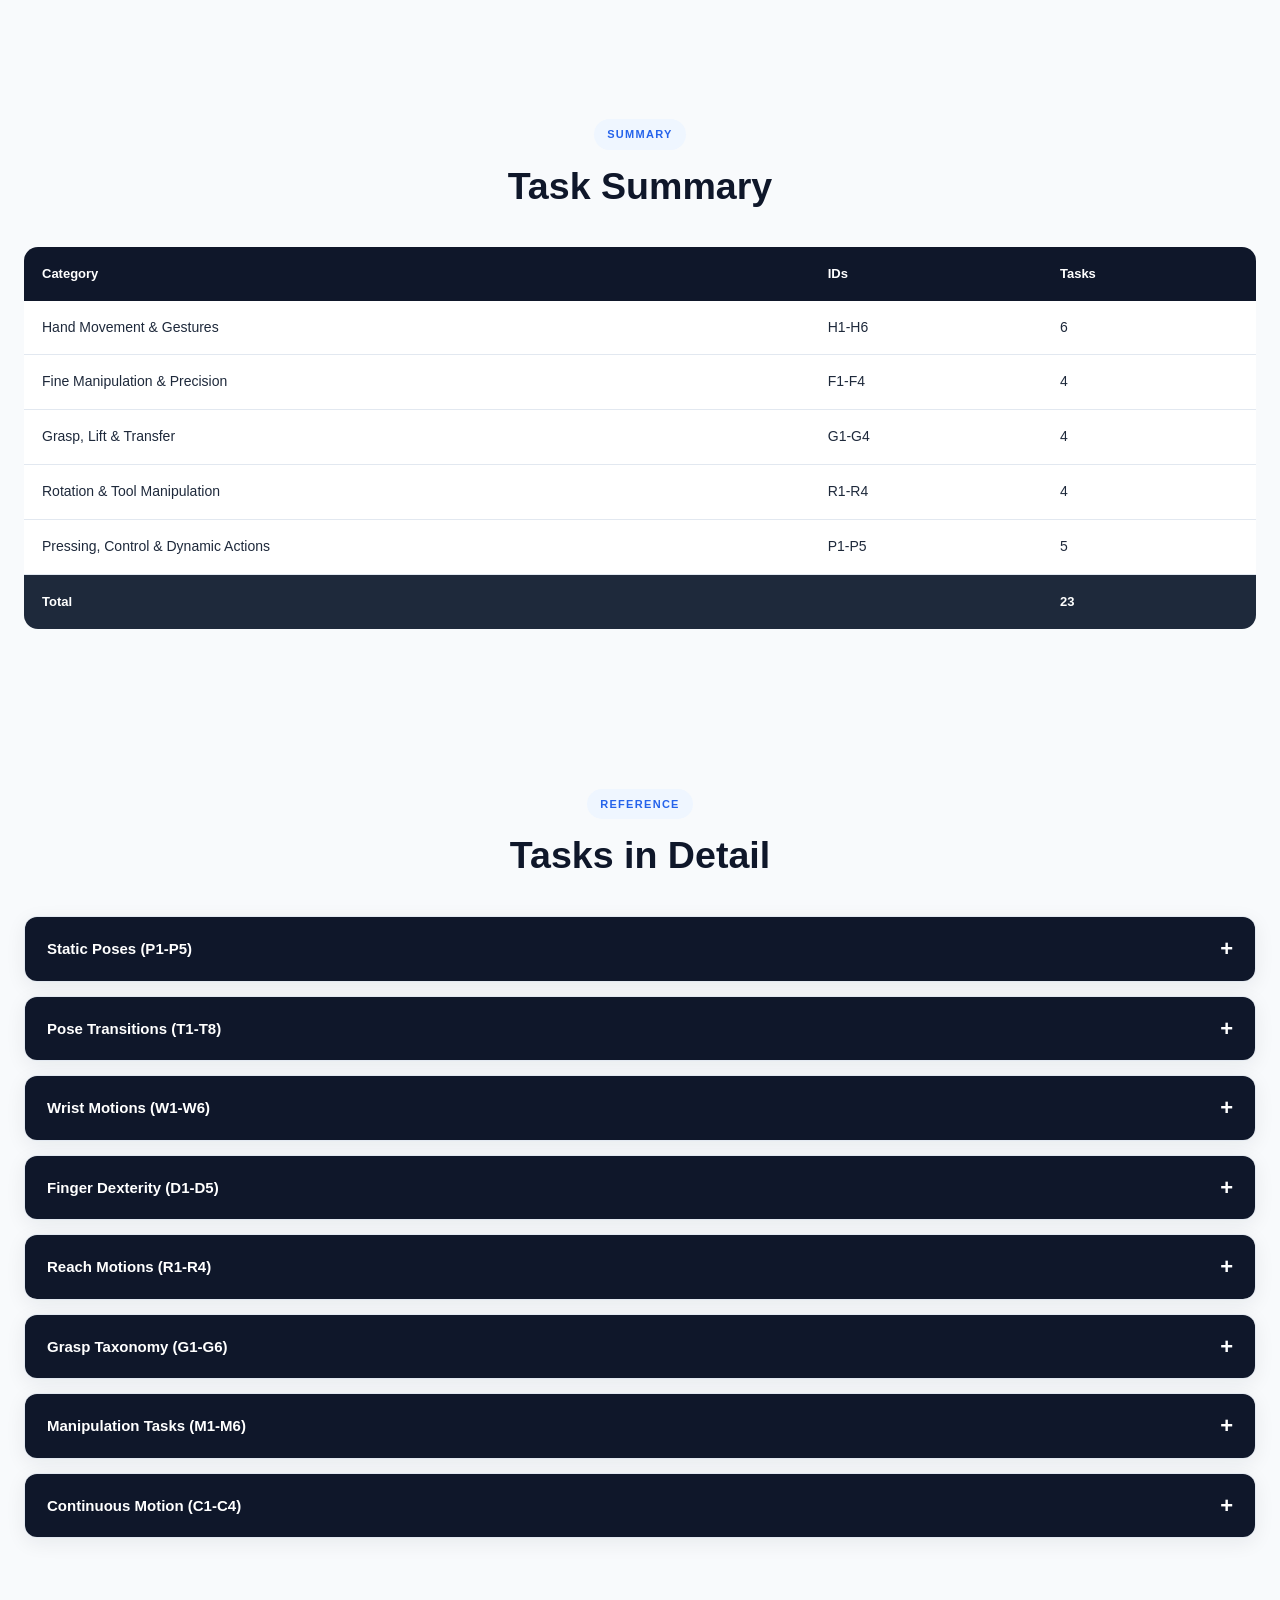
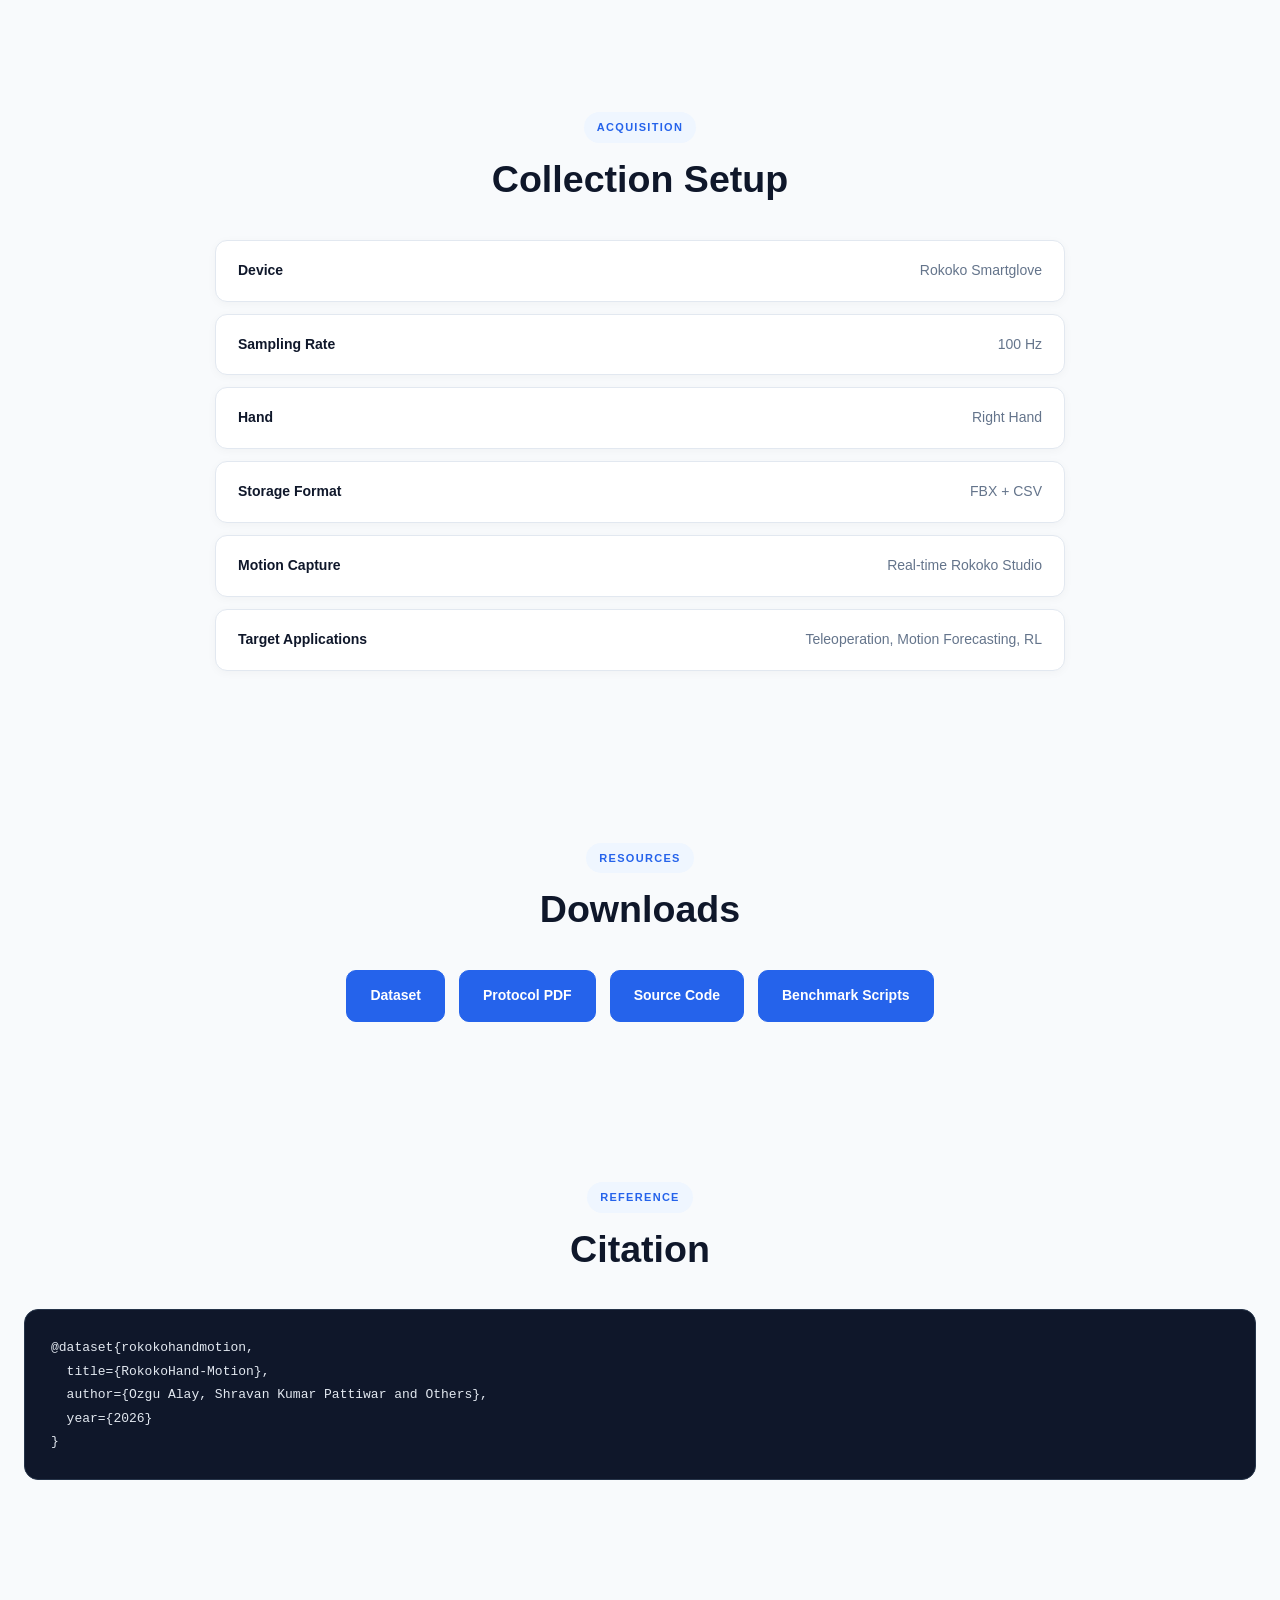
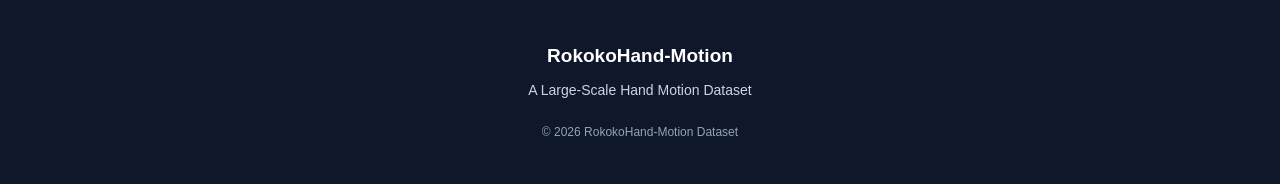
==== commit fb8b5a40: "Update index.html" ====
--- a/rokoko/index.html
+++ b/rokoko/index.html
@@ -2014,6 +2014,50 @@
 
 <script>
 
+	
+document.querySelectorAll(".gif-image img").forEach((img) => {
+  // Mark images that have already loaded successfully.
+  if (img.complete && img.naturalWidth > 0) {
+    img.classList.add("gif-loaded");
+  }
+
+  const container = img.parentElement;
+
+  // Create one retry button for each GIF.
+  let retryButton = container.querySelector(".gif-retry");
+
+  if (!retryButton) {
+    retryButton = document.createElement("button");
+    retryButton.type = "button";
+    retryButton.className = "gif-retry";
+    retryButton.textContent = "Retry loading GIF";
+    container.appendChild(retryButton);
+  }
+
+  img.addEventListener("load", () => {
+    img.classList.add("gif-loaded");
+    img.classList.remove("gif-error");
+    retryButton.classList.remove("visible");
+  });
+
+  img.addEventListener("error", () => {
+    img.classList.remove("gif-loaded");
+    img.classList.add("gif-error");
+    retryButton.classList.add("visible");
+  });
+
+  retryButton.addEventListener("click", () => {
+    img.classList.remove("gif-error", "gif-loaded");
+    retryButton.classList.remove("visible");
+
+    // Re-request the same file from GitHub Pages.
+    const originalSrc = img.getAttribute("src");
+    img.src = "";
+    img.src = originalSrc;
+  });
+});
+
+
 /* =========================================
    LIGHTBOX
 ========================================= */
--- a/rokoko/style.css
+++ b/rokoko/style.css
@@ -1,3 +1,109 @@
+
+/* GIF gallery layout */
+.gif-grid {
+  display: grid;
+  grid-template-columns: repeat(auto-fit, minmax(min(100%, 190px), 1fr));
+  gap: 20px;
+  align-items: stretch;
+}
+
+.gif-card {
+  min-width: 0;
+  overflow: hidden;
+  background: #fff;
+  border: 1px solid #e2e8f0;
+  border-radius: 14px;
+  box-shadow: 0 4px 14px rgba(0, 0, 0, 0.06);
+}
+
+.gif-image {
+  position: relative;
+  min-height: 180px;
+  aspect-ratio: 4 / 3;
+  background: #f1f5f9;
+  overflow: hidden;
+}
+
+.gif-image img {
+  display: block;
+  width: 100%;
+  height: 100%;
+  min-height: 180px;
+  object-fit: contain;
+  cursor: zoom-in;
+}
+
+/* Loading indicator */
+.gif-image:has(img:not(.gif-loaded):not(.gif-error))::after {
+  content: "Loading GIF…";
+  position: absolute;
+  inset: 0;
+  display: grid;
+  place-items: center;
+  color: #475569;
+  font-size: 14px;
+  background: #f1f5f9;
+  pointer-events: none;
+}
+
+/* Failed GIF message */
+.gif-image:has(img.gif-error)::after {
+  content: "GIF failed to load. Use Retry below.";
+  position: absolute;
+  inset: 0;
+  display: grid;
+  place-items: center;
+  padding: 15px;
+  text-align: center;
+  color: #b91c1c;
+  background: #fff1f2;
+  font-size: 14px;
+  pointer-events: none;
+}
+
+.gif-retry {
+  display: none;
+  width: 100%;
+  padding: 10px;
+  border: 0;
+  background: #1d4ed8;
+  color: white;
+  cursor: pointer;
+  font-weight: 600;
+}
+
+.gif-retry.visible {
+  display: block;
+}
+
+.gif-card-info {
+  display: flex;
+  gap: 10px;
+  align-items: flex-start;
+  padding: 12px;
+}
+
+.gif-card-info strong {
+  overflow-wrap: anywhere;
+}
+
+@media (max-width: 600px) {
+  .gif-grid {
+    grid-template-columns: repeat(2, minmax(0, 1fr));
+    gap: 12px;
+  }
+
+  .gif-image,
+  .gif-image img {
+    min-height: 130px;
+  }
+}
+
+@media (max-width: 360px) {
+  .gif-grid {
+    grid-template-columns: 1fr;
+  }
+}
 
 /* =====================================================
    ROKOKOHAND-44 DATASET — COMPLETE STYLESHEET
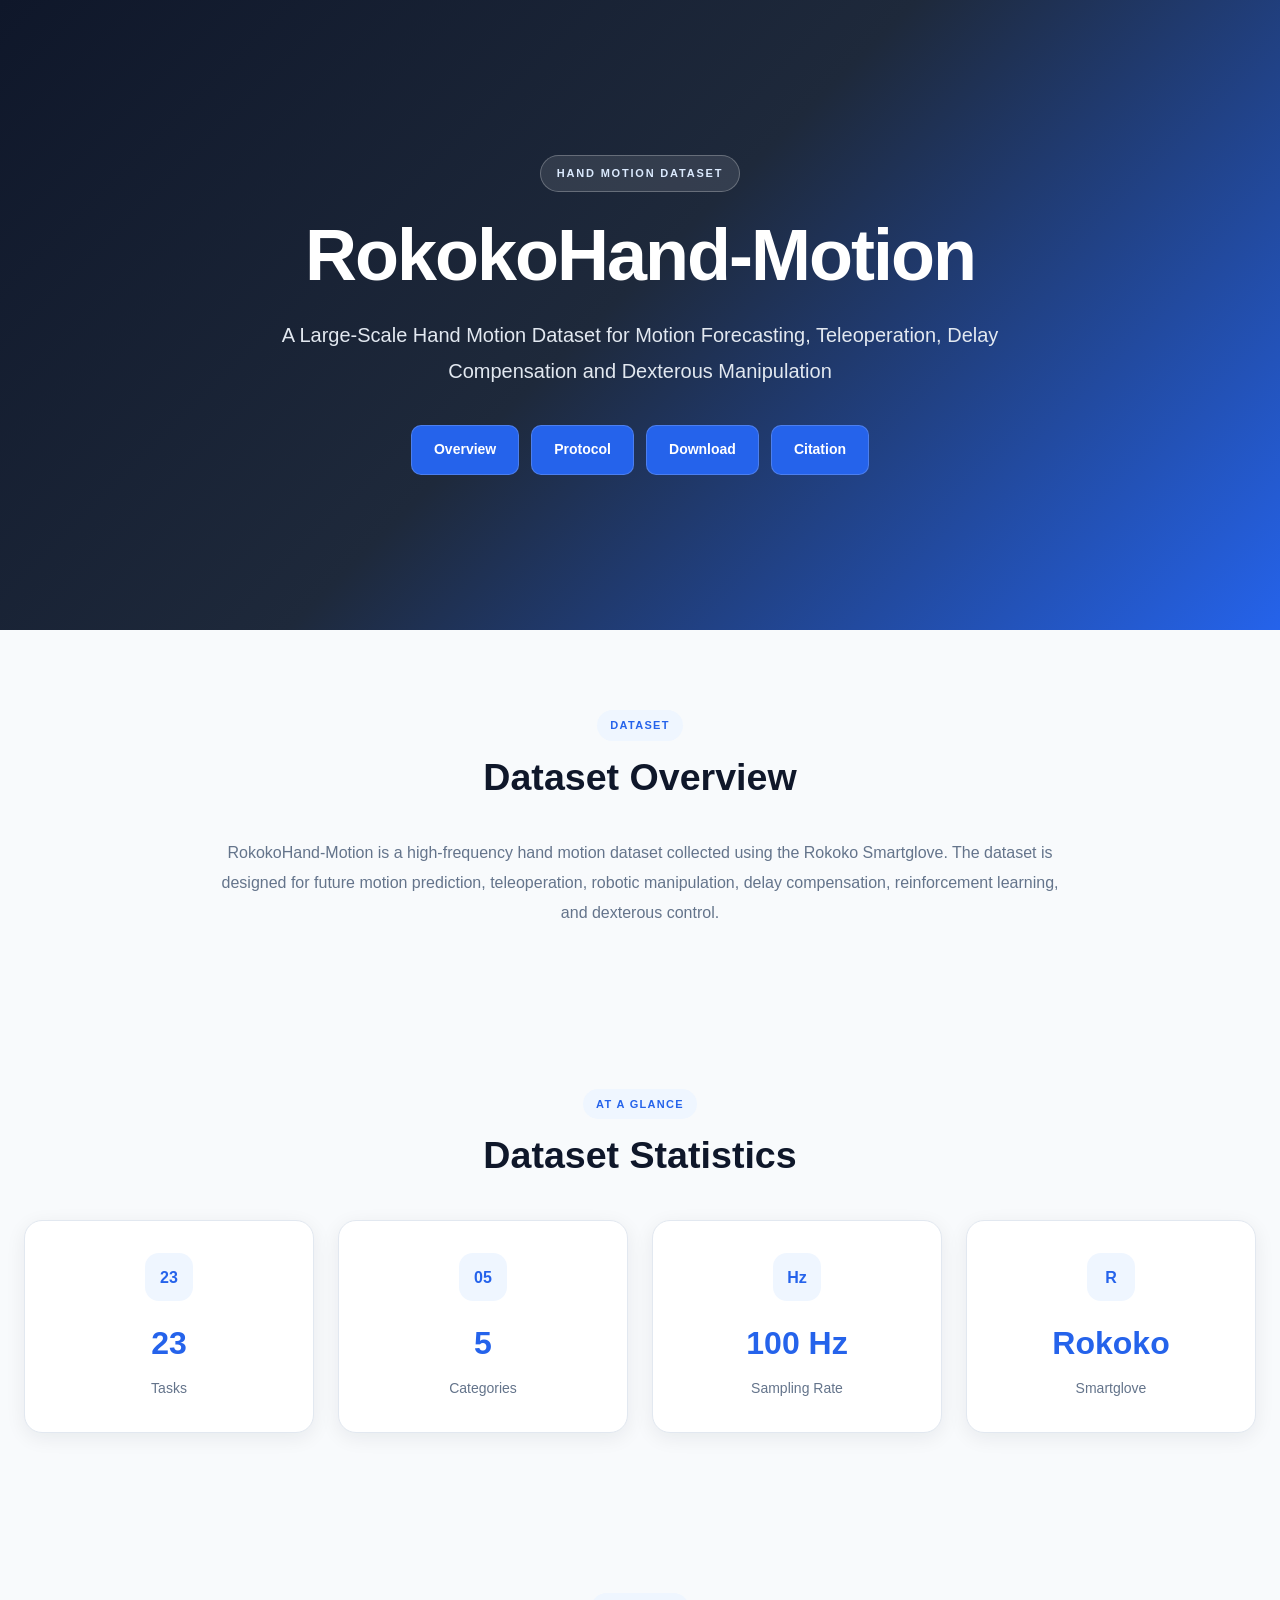
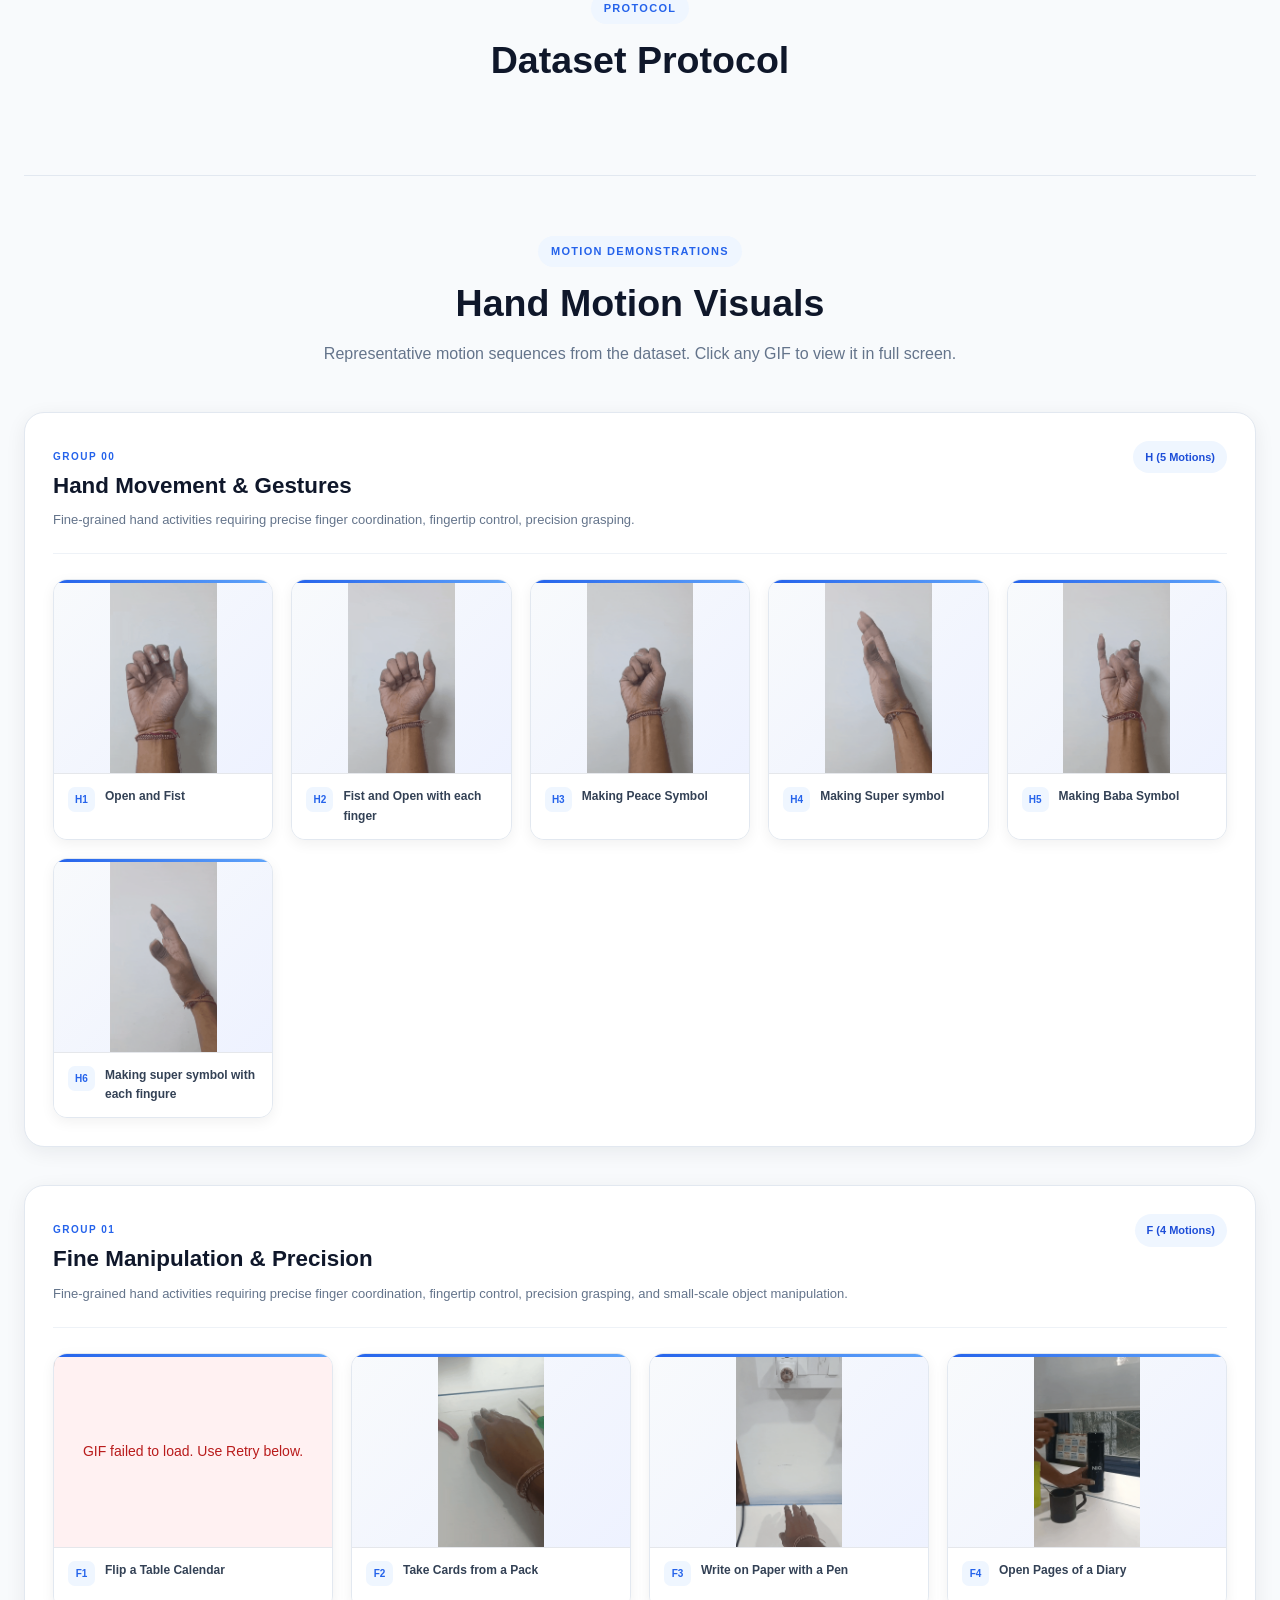
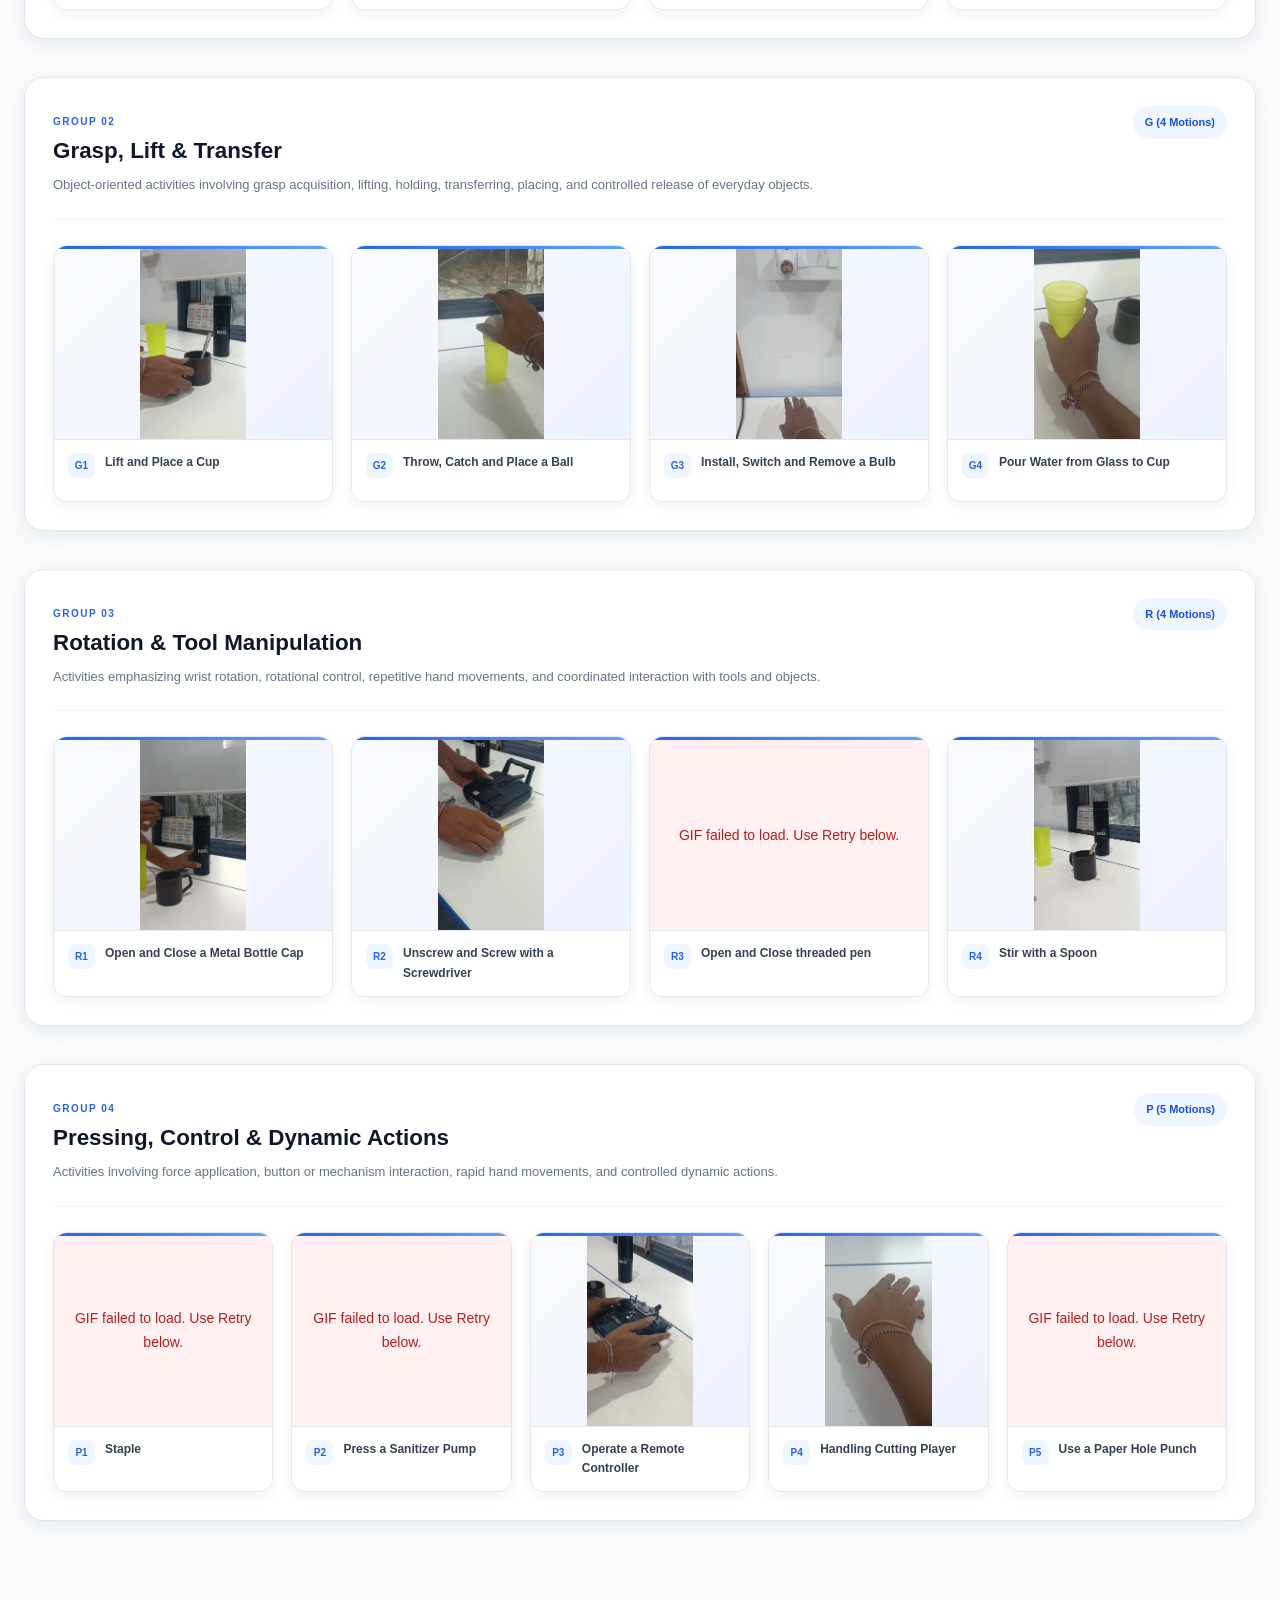
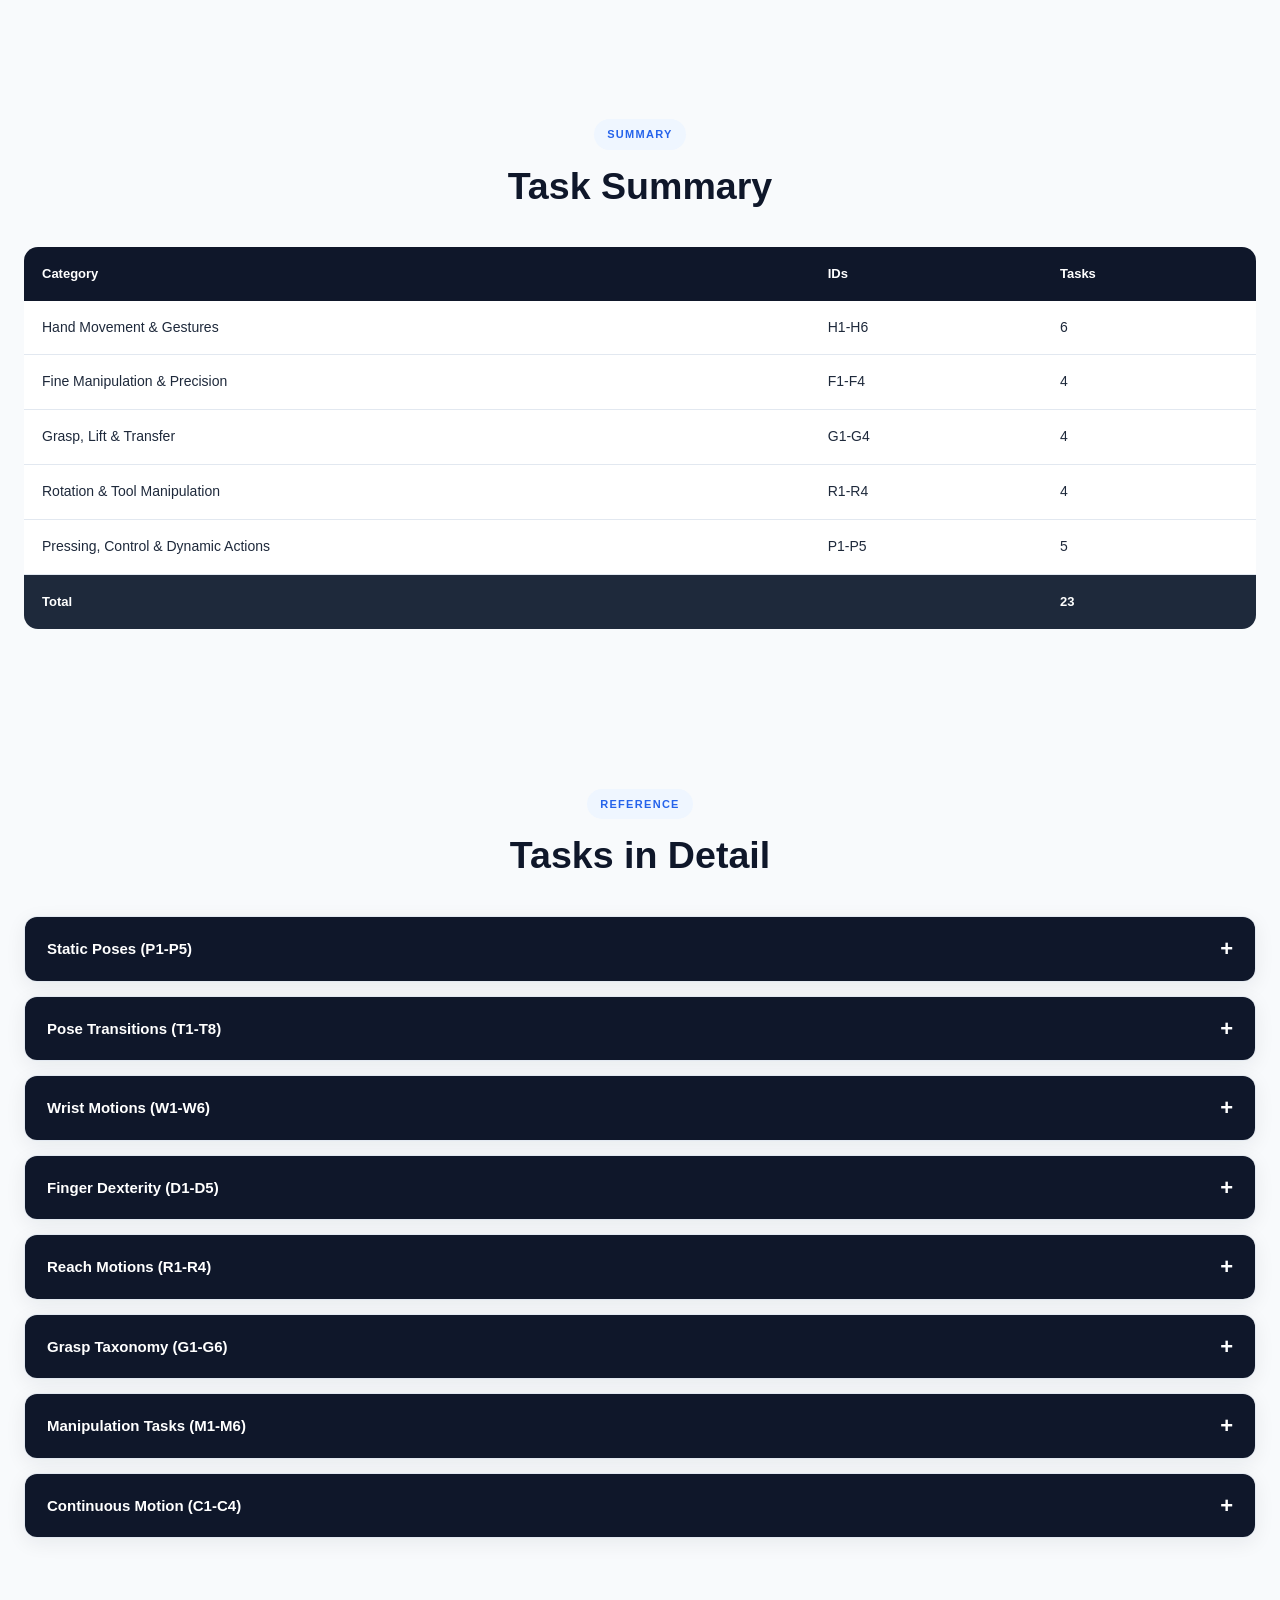
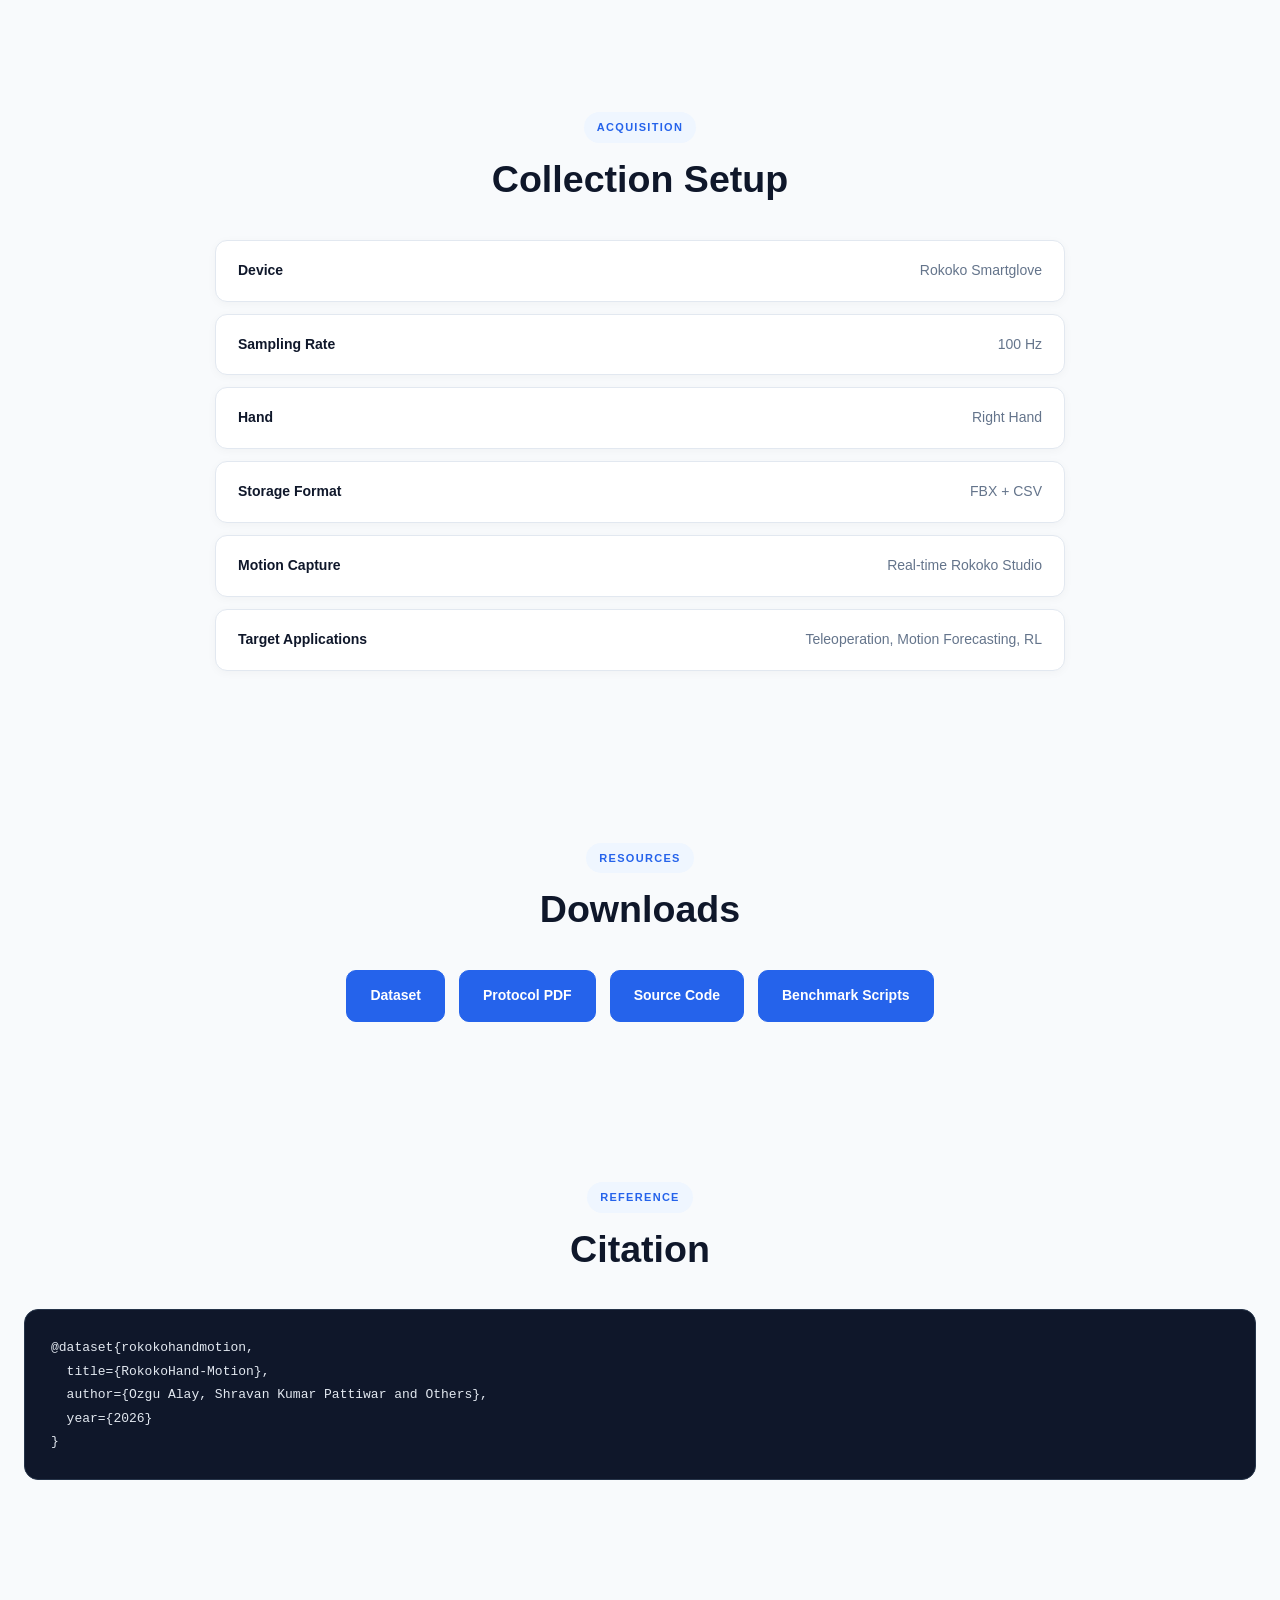
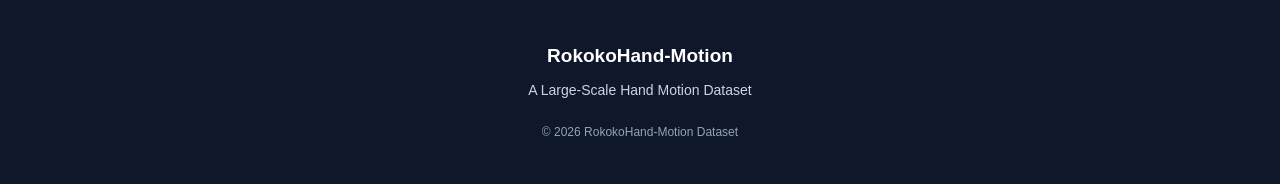
==== commit 4c443a38: "Update index.html" ====
--- a/rokoko/index.html
+++ b/rokoko/index.html
@@ -495,6 +495,11 @@
                             src="gifs/b11.gif"
                             alt="b11"
                             onclick="openLightbox(this.src)"
+							  loading="lazy"
+  decoding="async"
+  class="zoomable gif-loading"
+  onload="this.classList.add('gif-loaded')"
+  onerror="this.classList.add('gif-error')"
                         >
 
                     </div>
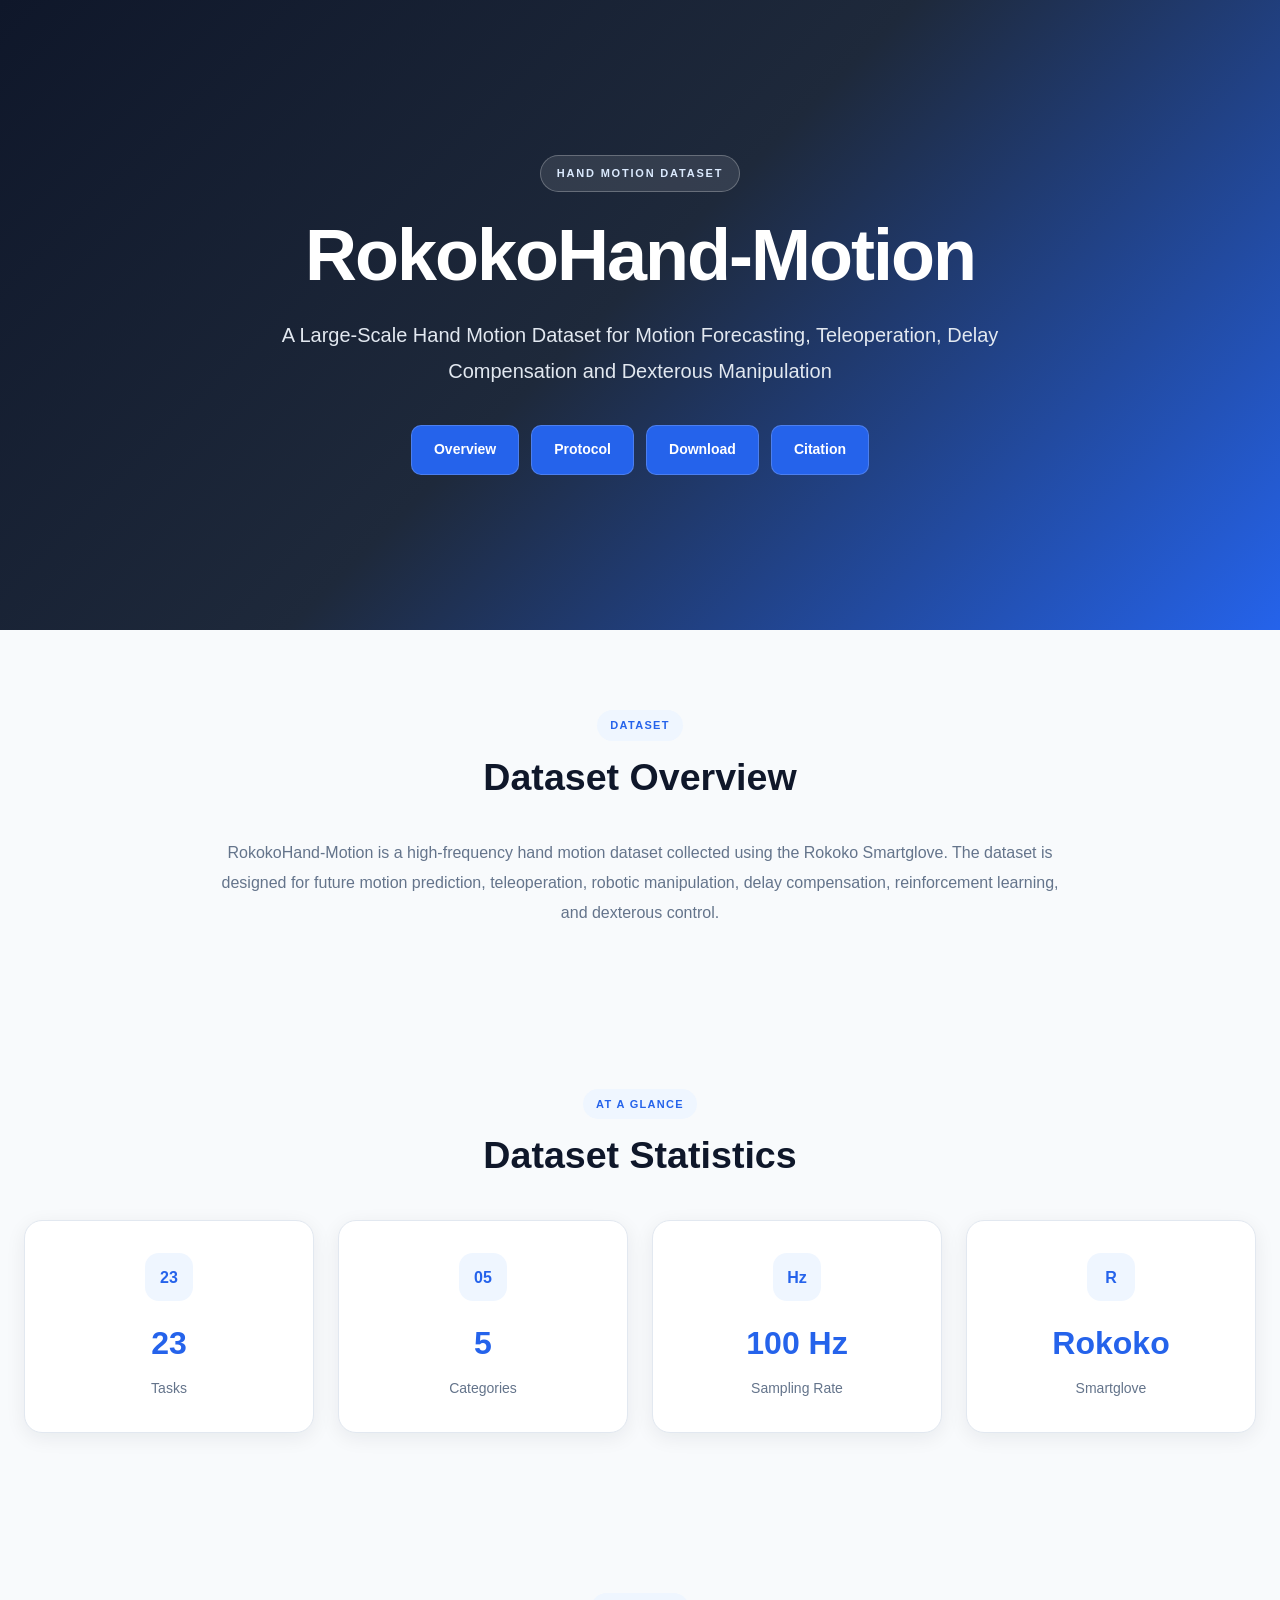
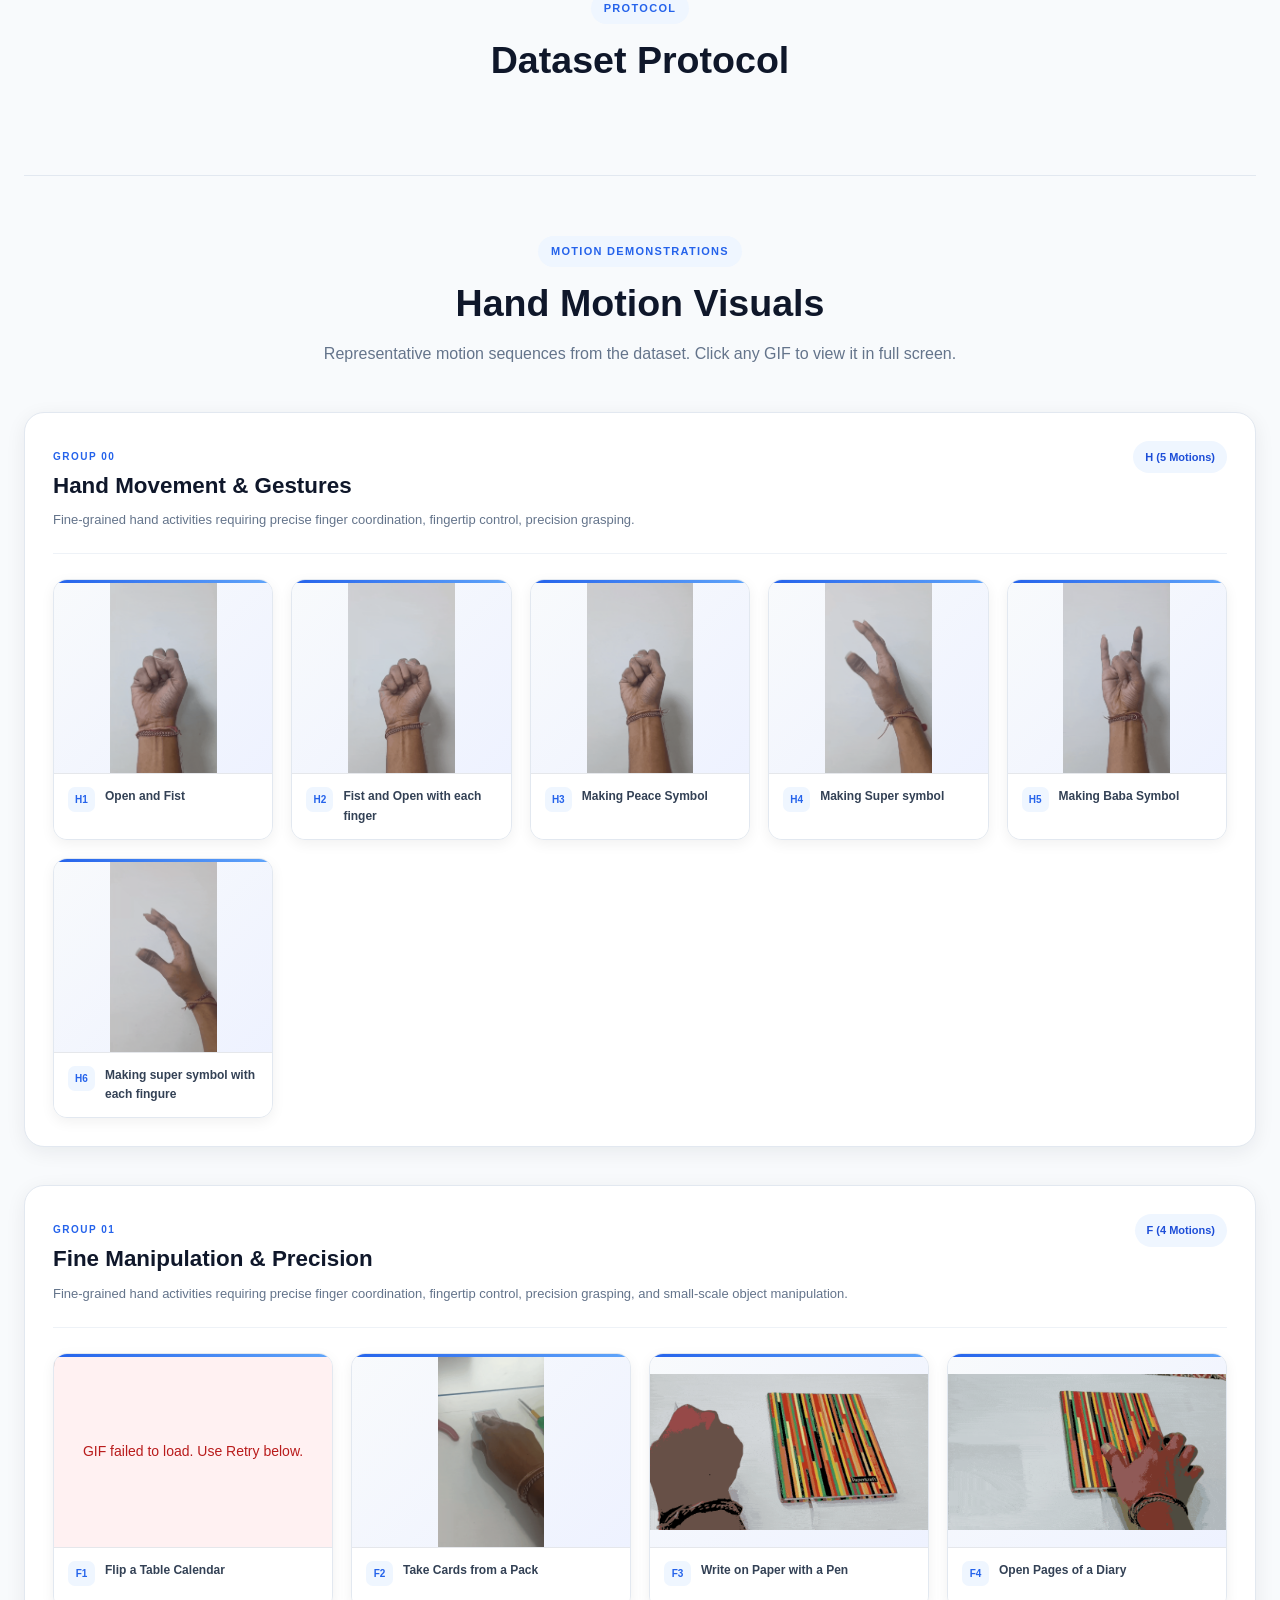
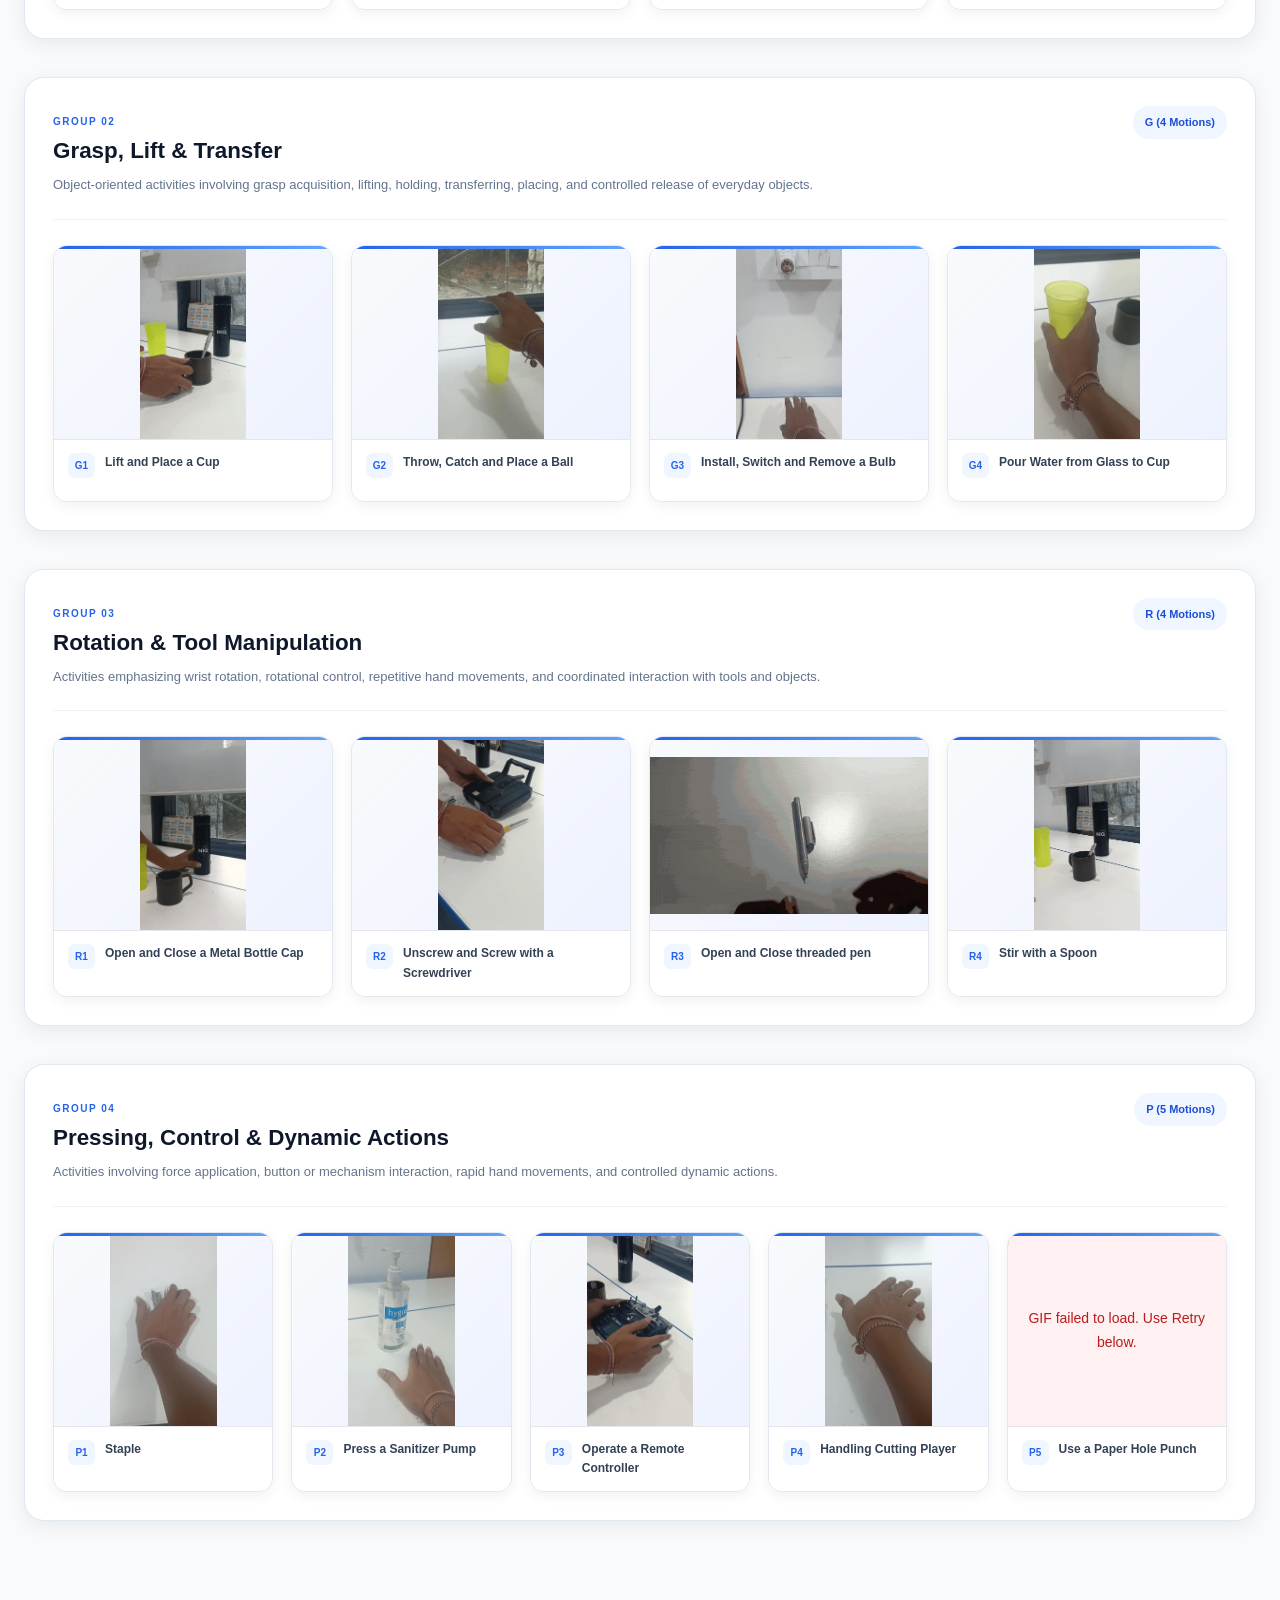
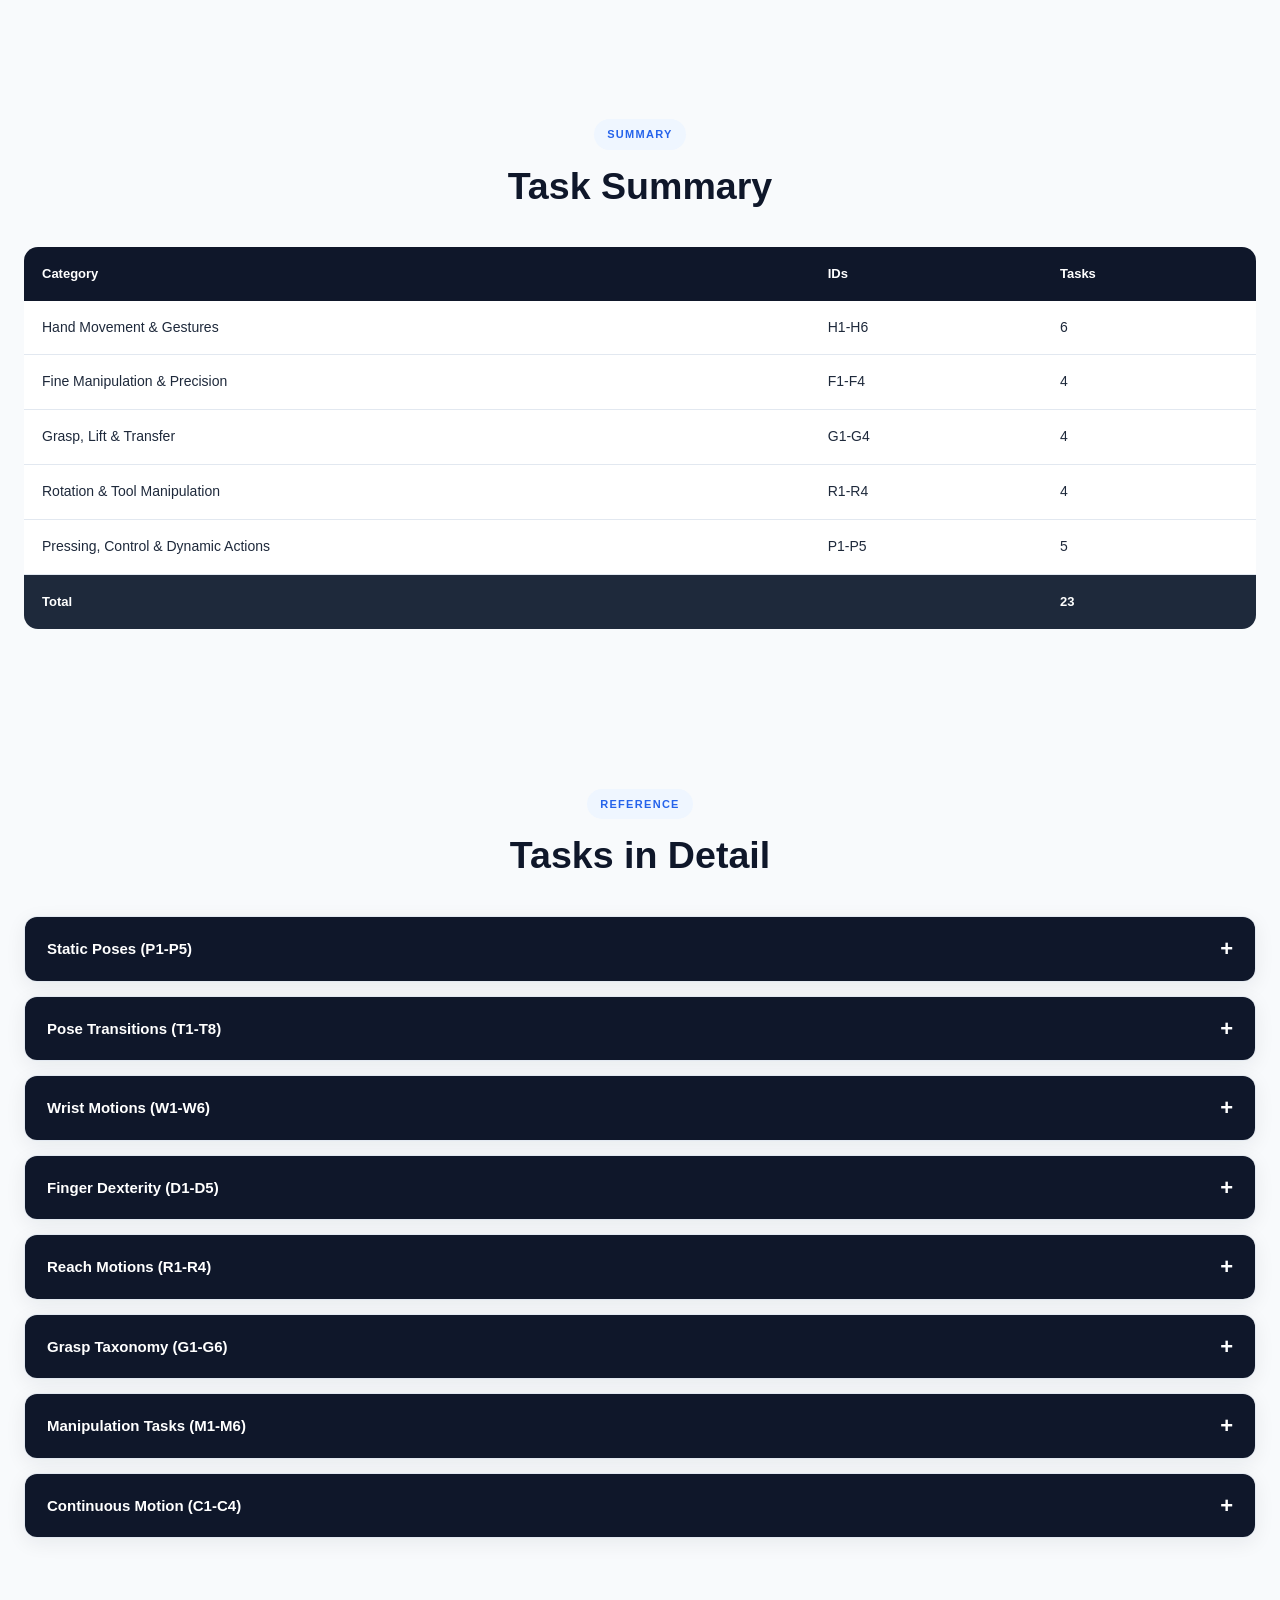
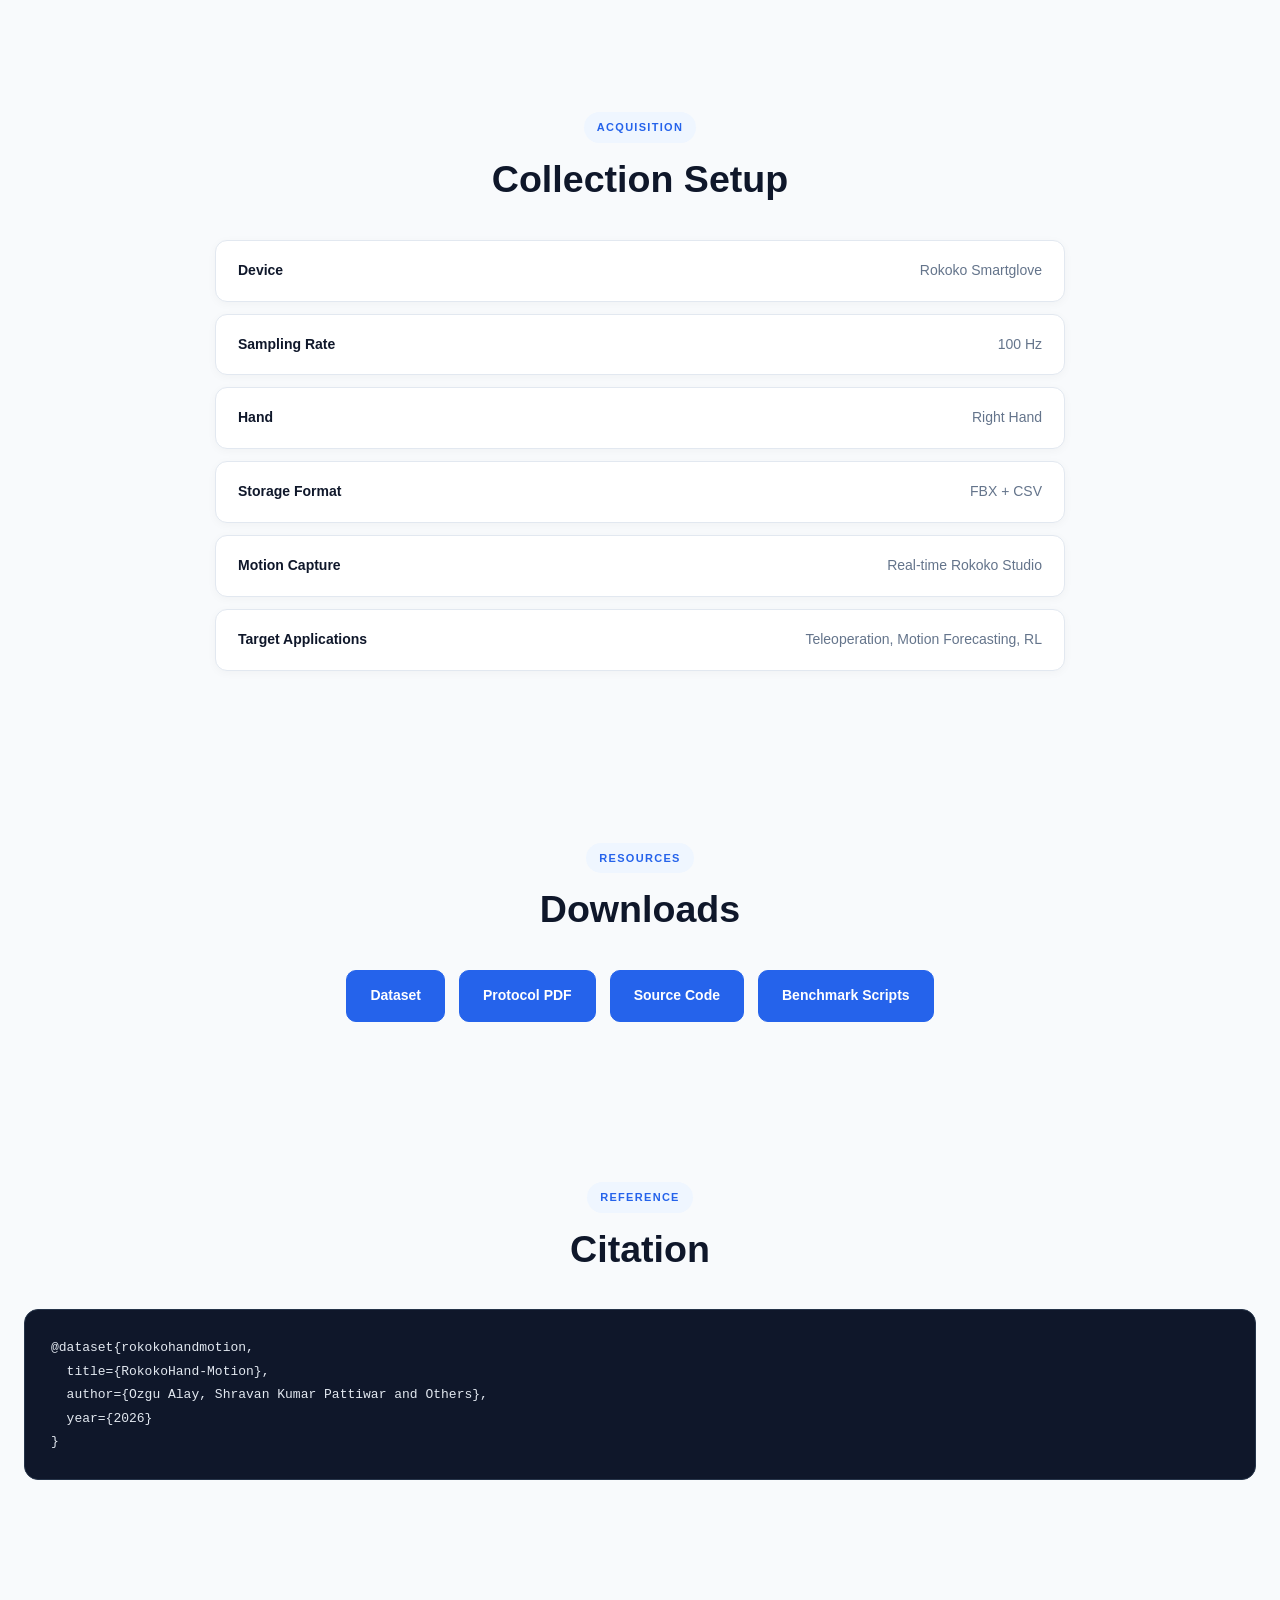
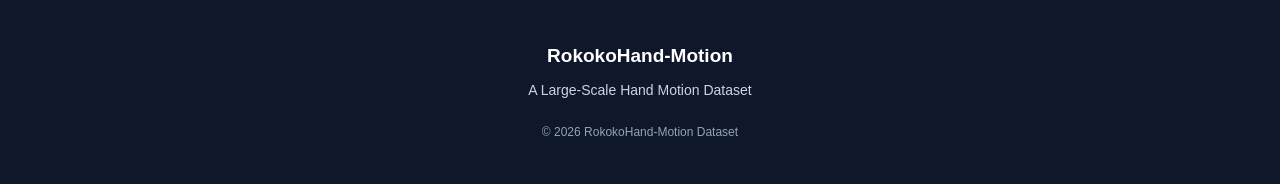
==== commit 8063d7c3: "Update index.html" ====
--- a/rokoko/index.html
+++ b/rokoko/index.html
@@ -734,7 +734,7 @@
                     <div class="gif-image">
 
                         <img
-                            src="gifs/bulb1.gif"
+                            src="gifs/Writing.gif"
                             alt="Bulb motion"
                             onclick="openLightbox(this.src)"
                         >
@@ -759,8 +759,8 @@
                     <div class="gif-image">
 
                         <img
-                            src="gifs/bottleCap1.gif"
-                            alt="Bottle cap motion"
+                            src="gifs/flipDairyPages.gif"
+                            alt="Open Pages of a Diary"
                             onclick="openLightbox(this.src)"
                         >
 
@@ -1022,7 +1022,7 @@
                     <div class="gif-image">
 
                         <img
-                            src="gifs/stir1.gif"
+                            src="gifs/open_pen.gif"
                             alt="Open and Close threaded pen"
                             onclick="openLightbox(this.src)"
                         >
@@ -1116,7 +1116,7 @@
                     <div class="gif-image">
 
                         <img
-                            src="gifs/stapple1.gif"
+                            src="gifs/Stapple1.gif"
                             alt="Staple motion"
                             onclick="openLightbox(this.src)"
                         >
@@ -1141,7 +1141,7 @@
                     <div class="gif-image">
 
                         <img
-                            src="gifs/Sanitizer1.gif"
+                            src="gifs/sanitizer1.gif"
                             alt="Press a Sanitizer Pump"
                             onclick="openLightbox(this.src)"
                         >
@@ -1216,7 +1216,7 @@
                     <div class="gif-image">
 
                         <img
-                            src="gifs/holePunch1.gif"
+                            src="gifs/HolePunch1.gif"
                             alt="Use a Paper Hole Punch"
                             onclick="openLightbox(this.src)"
                         >
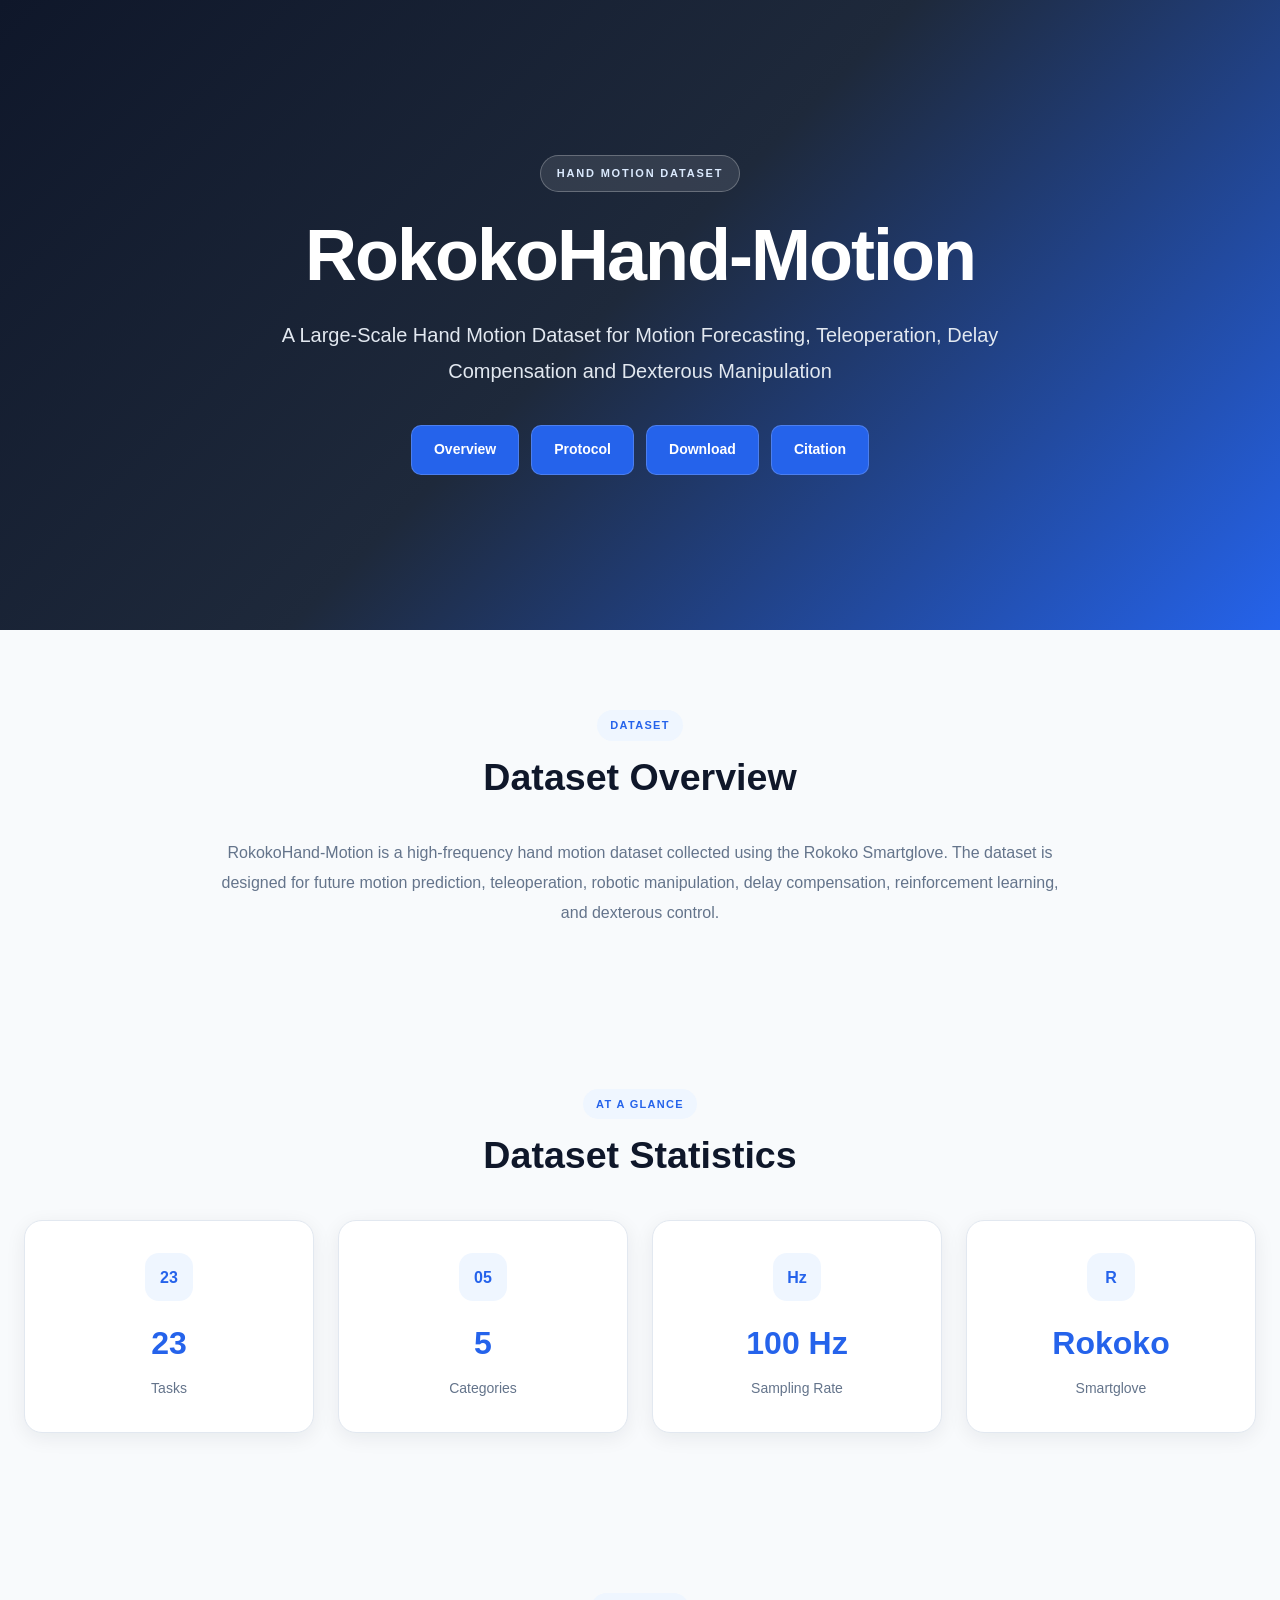
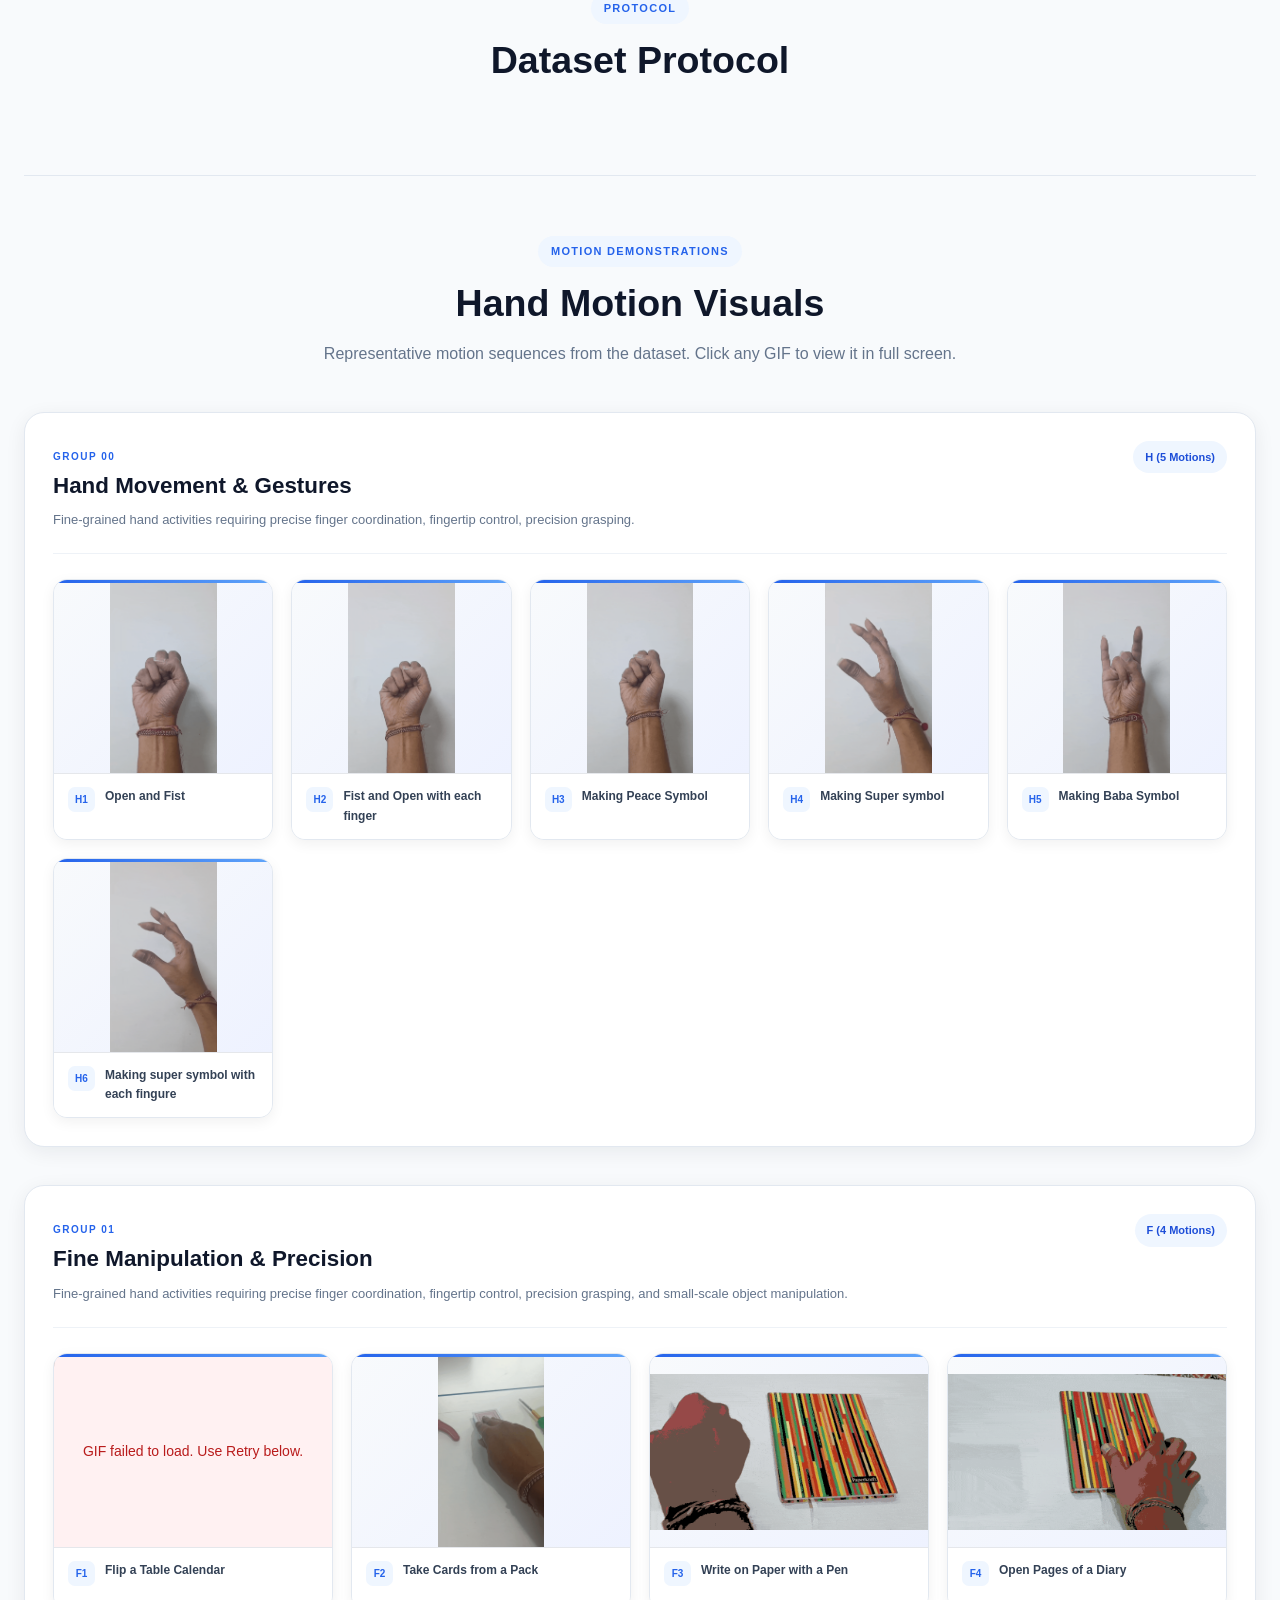
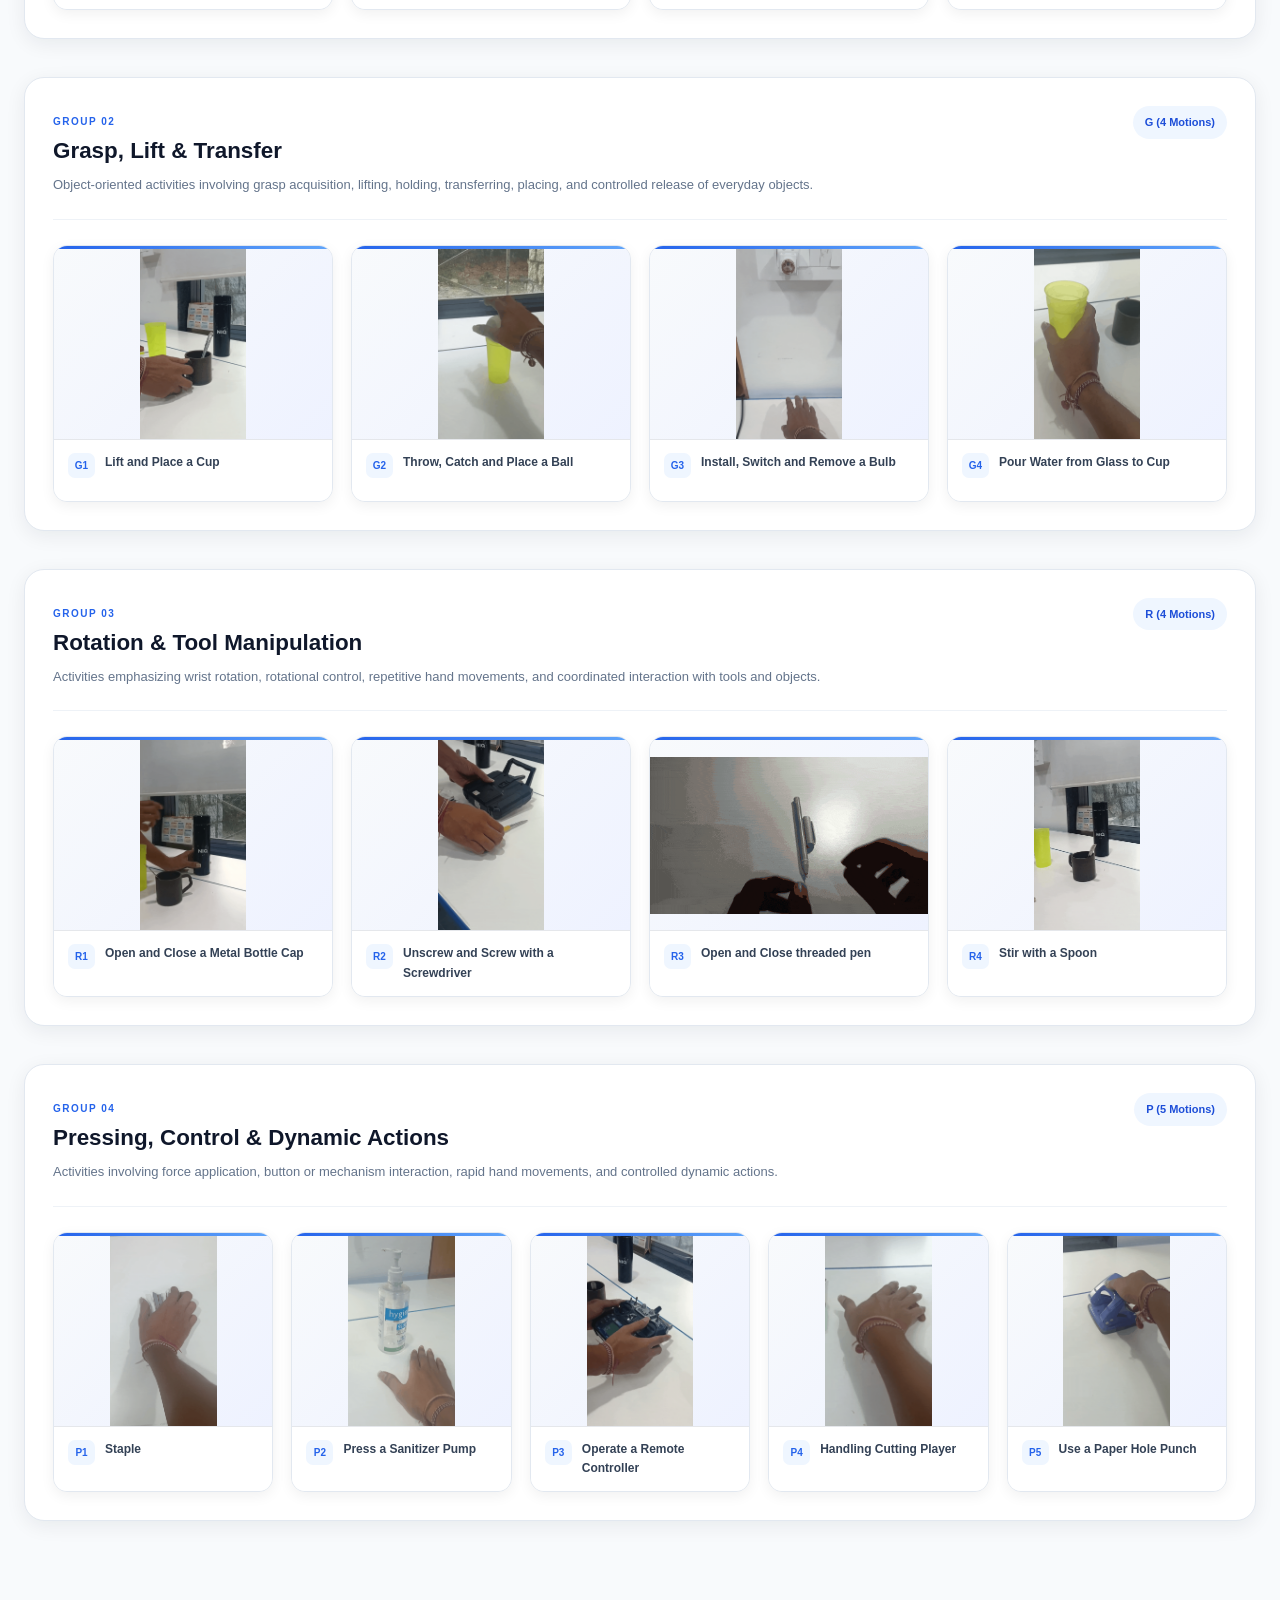
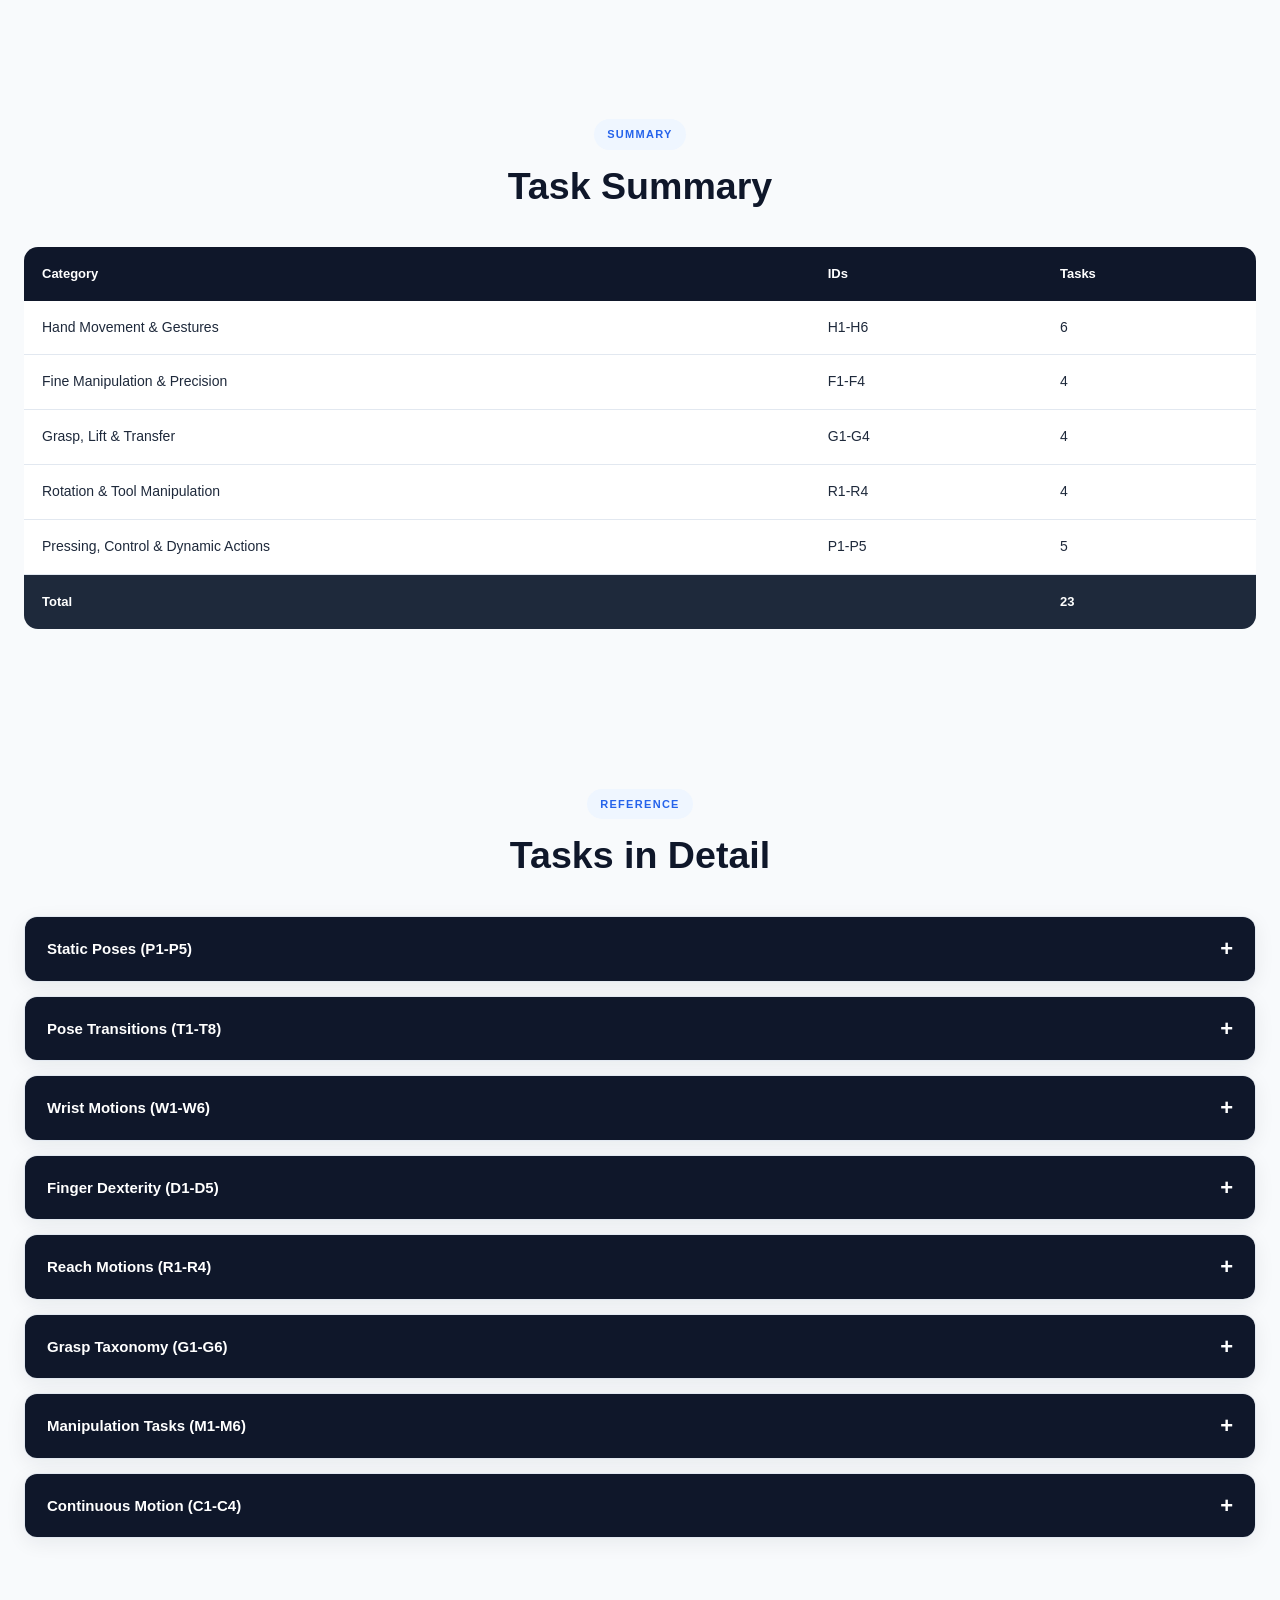
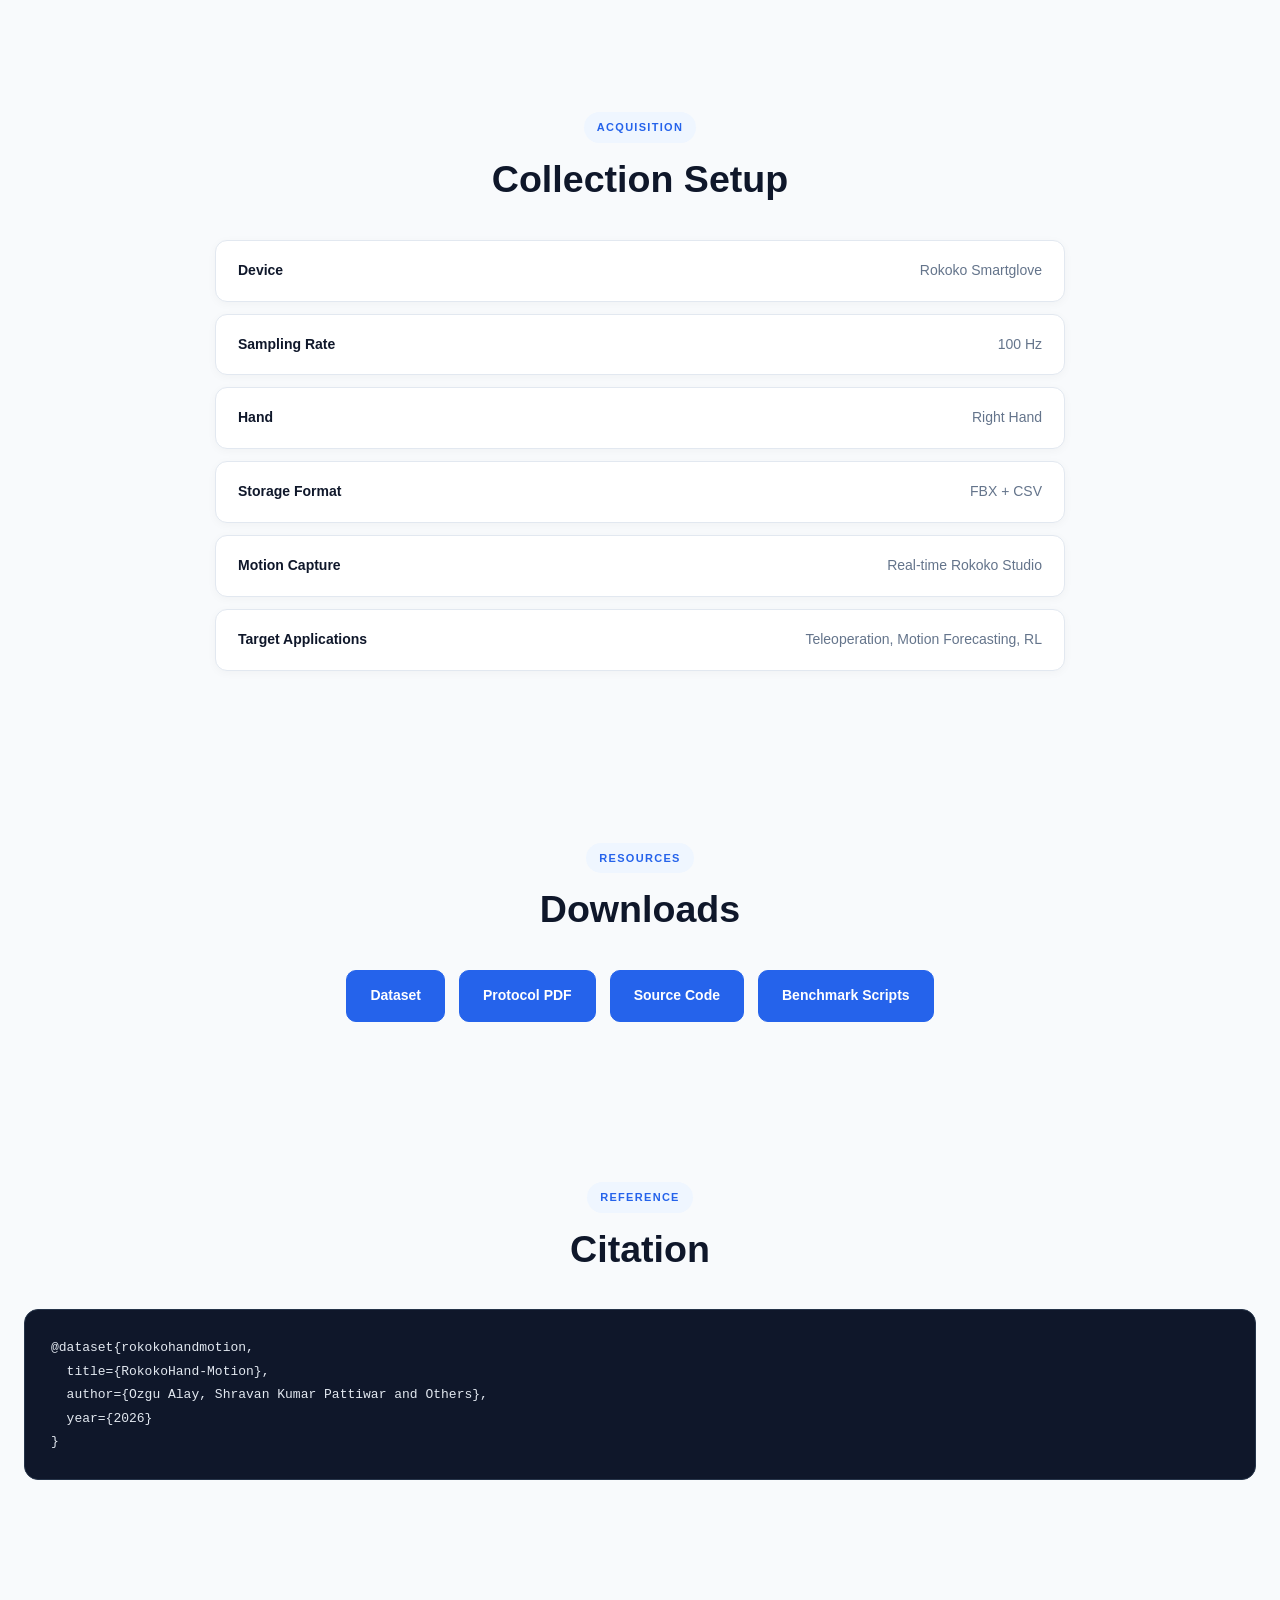
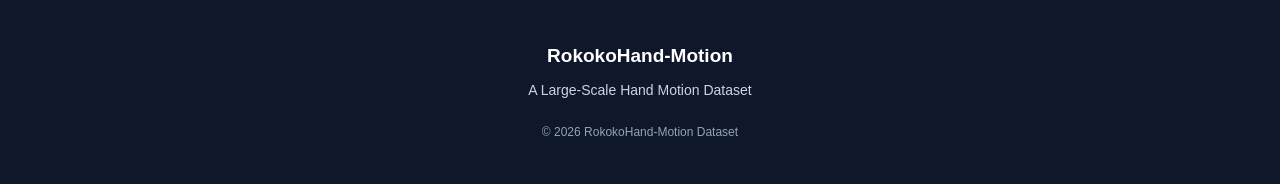
==== commit dc7aef6b: "Update index.html" ====
--- a/rokoko/index.html
+++ b/rokoko/index.html
@@ -1216,7 +1216,7 @@
                     <div class="gif-image">
 
                         <img
-                            src="gifs/HolePunch1.gif"
+                            src="gifs/HolePunch_1.gif"
                             alt="Use a Paper Hole Punch"
                             onclick="openLightbox(this.src)"
                         >
